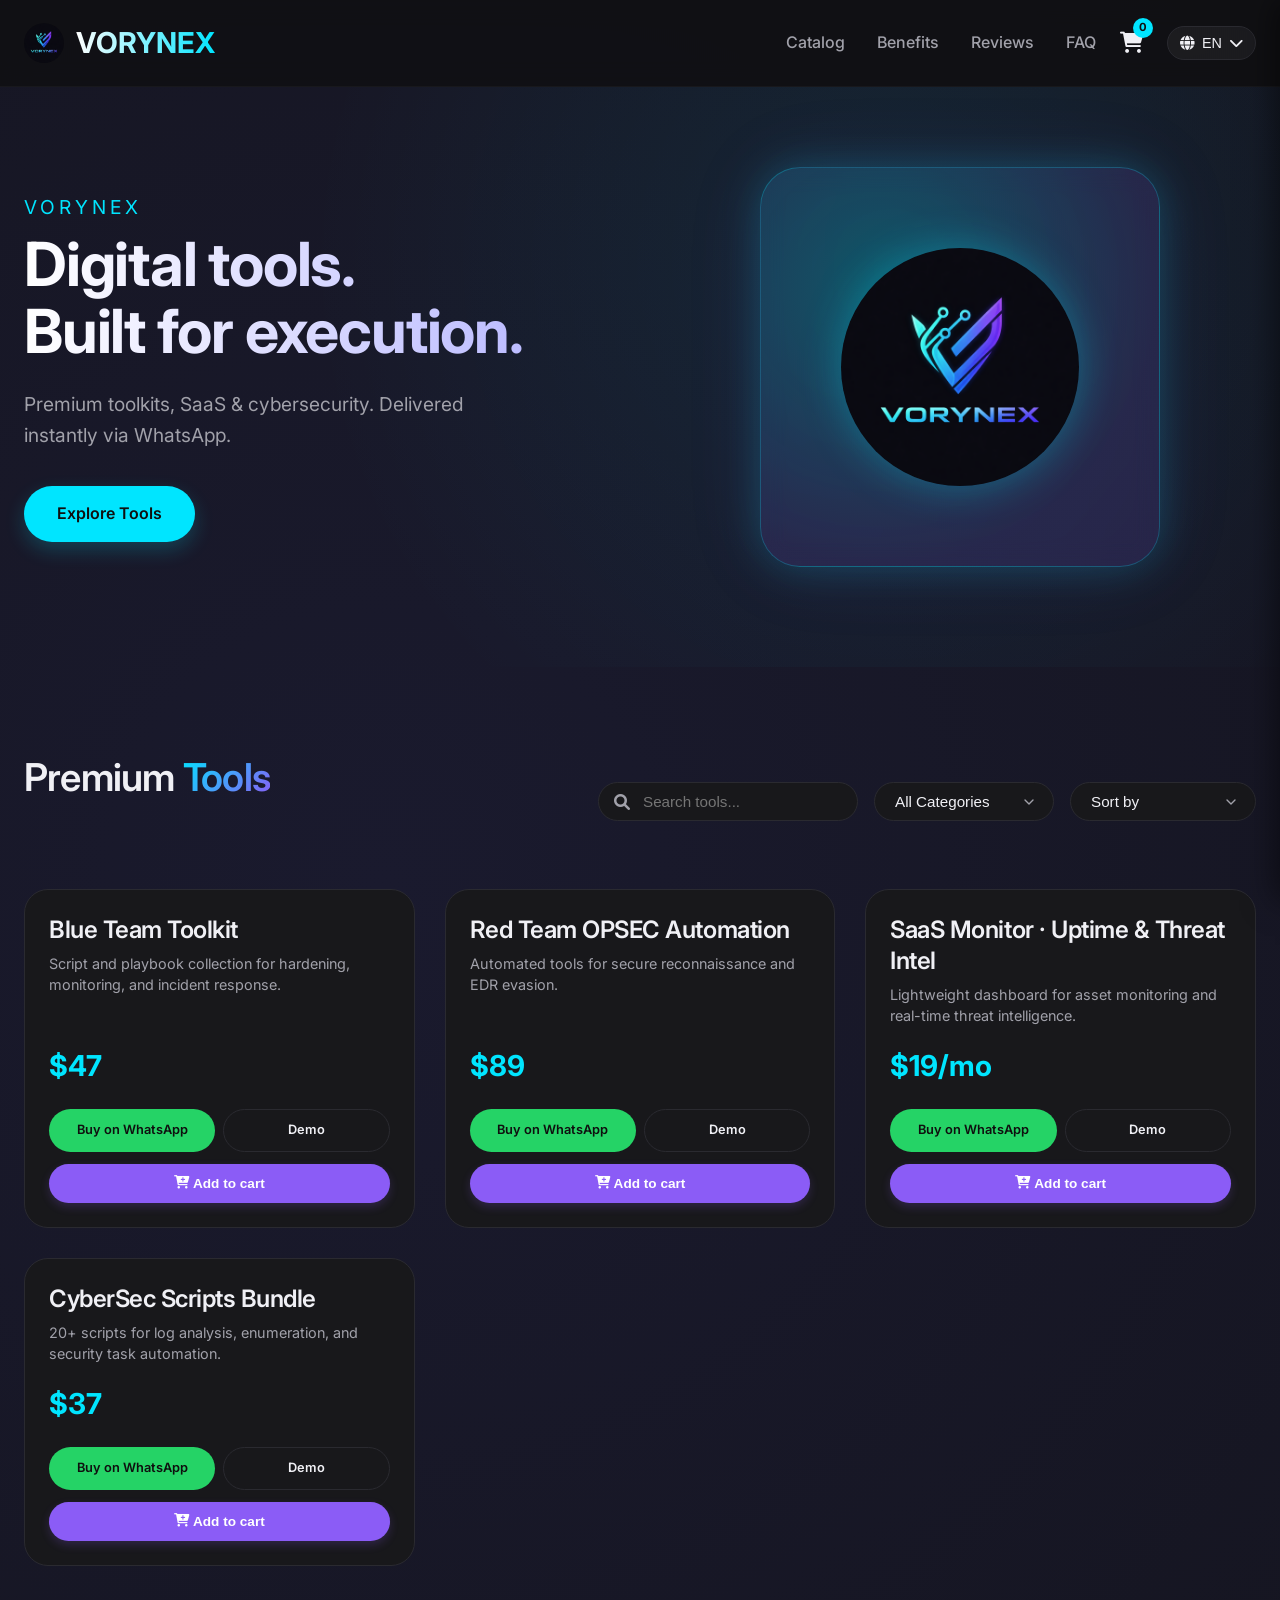
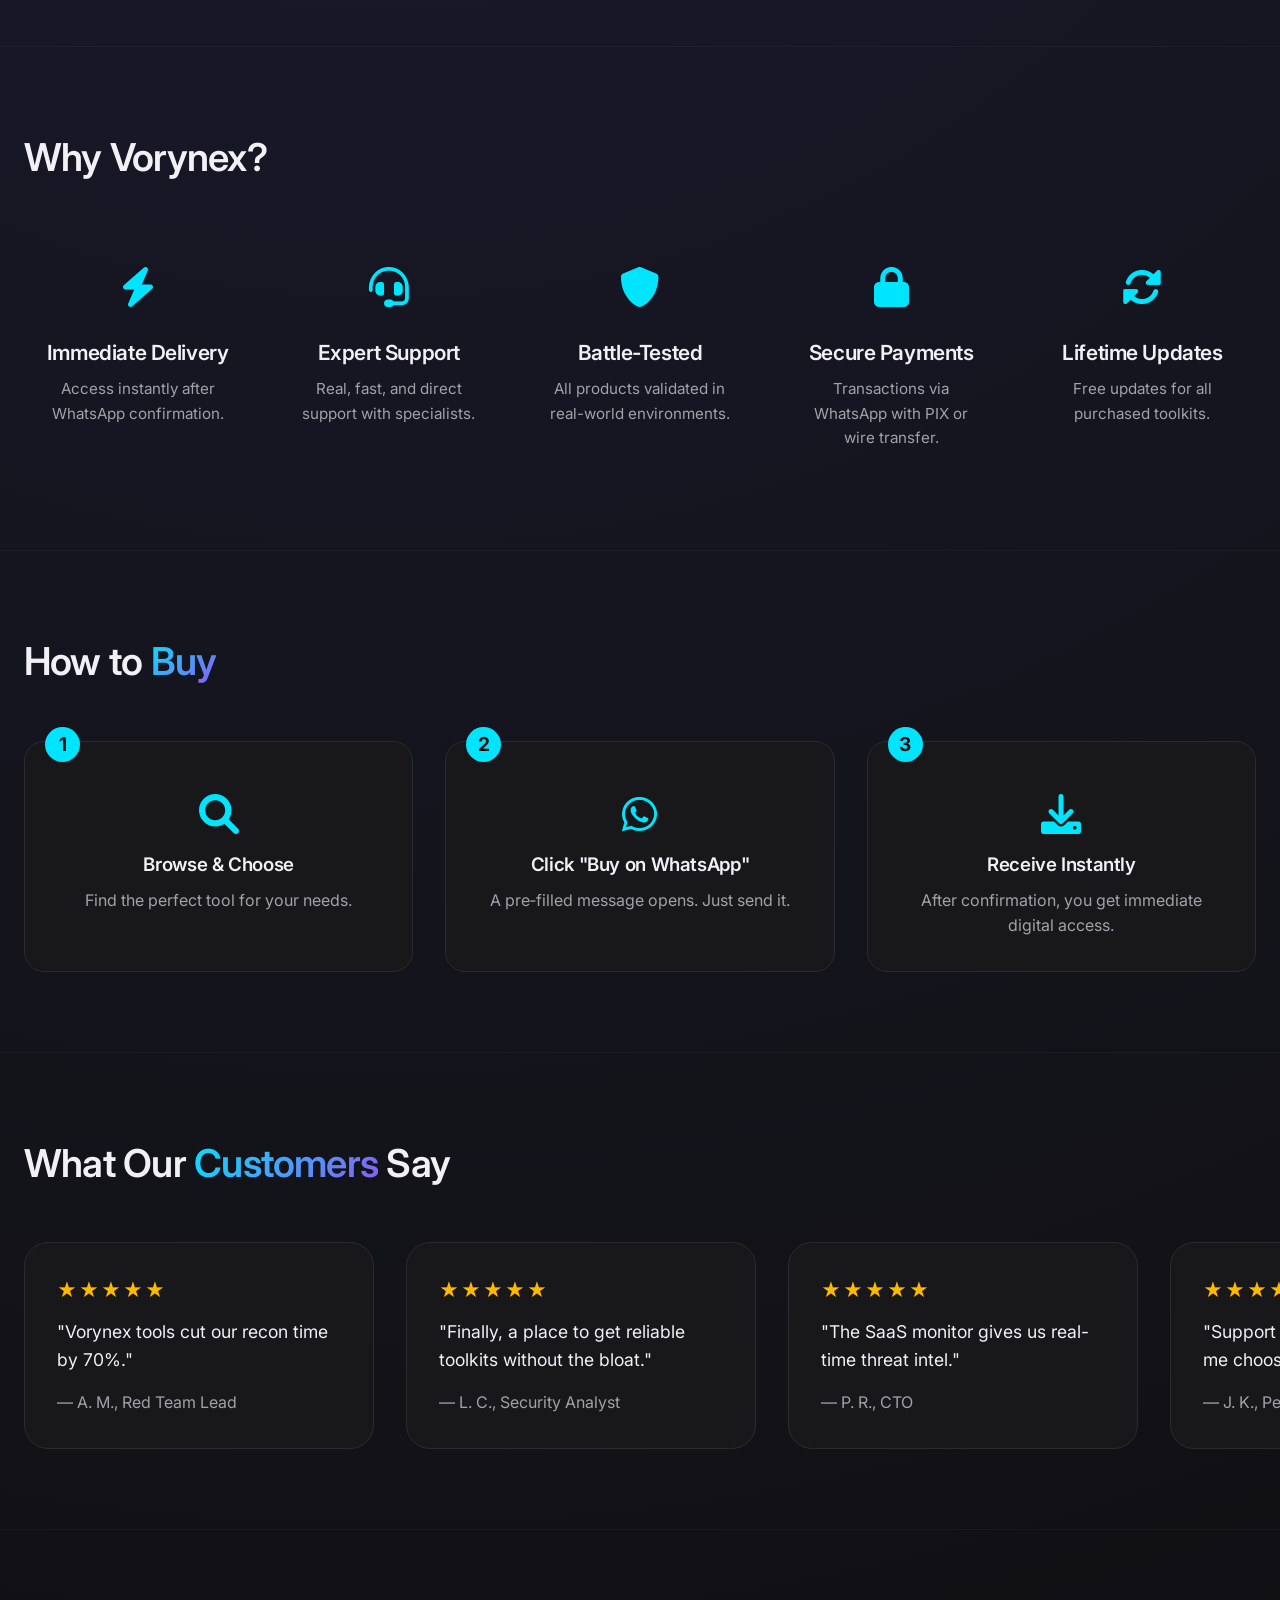
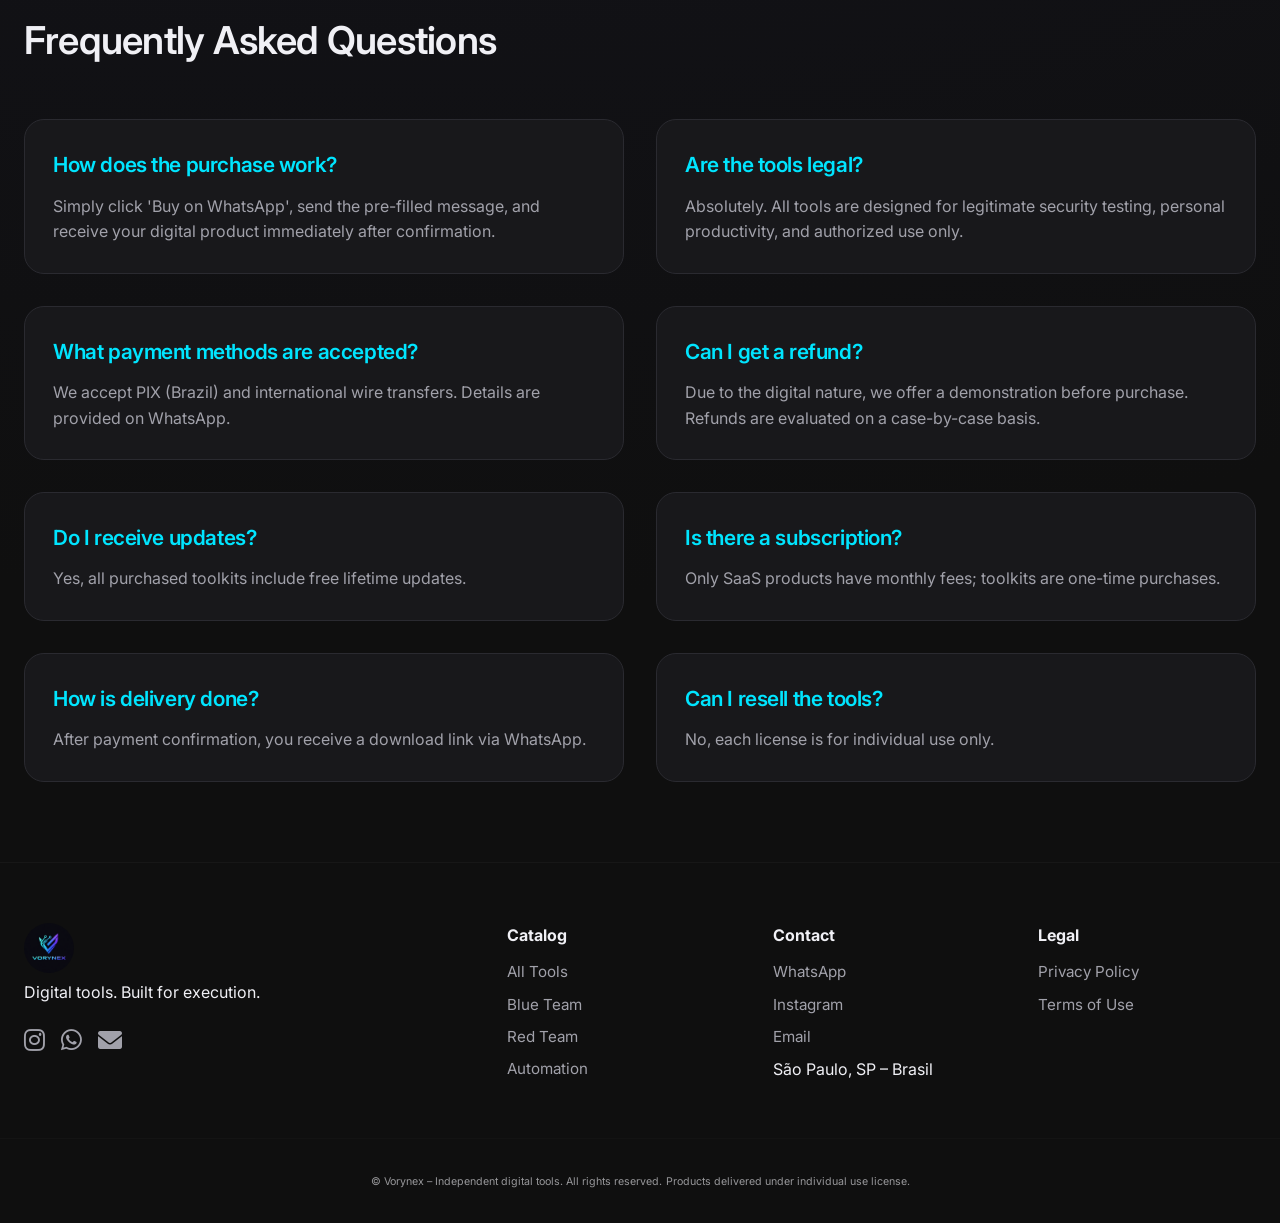
==== index.html @ a80a5cbb "Fix: Responsividade mobile - menu hamburger e ajuste dos botões nos cards" ====
<!DOCTYPE html>
<html lang="en">
<head>
  <meta charset="UTF-8">
  <meta name="viewport" content="width=device-width, initial-scale=1.0, maximum-scale=1.0, user-scalable=yes">
  <title>Vorynex · Digital Tools Shop</title>
  <link rel="stylesheet" href="assets/css/style.css">
  <link href="https://fonts.googleapis.com/css2?family=Inter:opsz,wght@14..32,400;14..32,500;14..32,600&display=swap" rel="stylesheet">
  <link rel="stylesheet" href="https://cdnjs.cloudflare.com/ajax/libs/font-awesome/6.0.0-beta3/css/all.min.css">
  <link rel="icon" type="image/png" href="assets/images/vorynex.png">
</head>
<body>

<!-- Overlay do menu mobile -->
<div class="nav-overlay" id="nav-overlay"></div>

<!-- Overlay do carrinho -->
<div class="cart-overlay" id="cart-overlay"></div>

<!-- Carrinho lateral -->
<div class="cart-sidebar" id="cart-sidebar">
  <div class="cart-header">
    <h3><i class="fas fa-shopping-cart"></i> Your Cart</h3>
    <button class="cart-close" id="cart-close">&times;</button>
  </div>
  <div class="cart-items" id="cart-items">
    <p class="cart-empty">Your cart is empty.</p>
  </div>
  <div class="cart-footer">
    <div class="cart-total">Total: <span id="cart-total">$0</span></div>
    <button class="btn btn--primary btn--full" id="checkout-btn">Checkout via WhatsApp</button>
  </div>
</div>

<header class="header">
  <div class="container header__inner">
    <a href="#" class="logo-wrapper">
      <img src="assets/images/vorynex.png" alt="Vorynex" class="logo-image">
      <span class="logo-text" data-i18n="siteName">VORYNEX</span>
    </a>
    
    <!-- Botão hamburger -->
    <button class="menu-toggle" id="menu-toggle" aria-label="Menu">
      <i class="fas fa-bars"></i>
    </button>
    
    <div class="header__right">
      <nav class="nav" id="nav-menu">
        <a href="#catalogo" class="nav__link" data-i18n="navCatalog">Catalog</a>
        <a href="#benefits" class="nav__link" data-i18n="navBenefits">Benefits</a>
        <a href="#reviews" class="nav__link">Reviews</a>
        <a href="#faq" class="nav__link">FAQ</a>
      </nav>
      <div class="cart-icon" id="cart-icon">
        <i class="fas fa-shopping-cart"></i>
        <span class="cart-count" id="cart-count">0</span>
      </div>
      <div class="language-selector dropdown">
        <button class="lang-btn" id="langDropdownBtn">
          <i class="fas fa-globe"></i> <span id="currentLang">EN</span> <i class="fas fa-chevron-down"></i>
        </button>
        <div class="lang-dropdown-content" id="langDropdown">
          <a href="#" data-lang="en">🇺🇸 English</a>
          <a href="#" data-lang="pt">🇧🇷 Português</a>
          <a href="#" data-lang="es">🇪🇸 Español</a>
          <a href="#" data-lang="fr">🇫🇷 Français</a>
          <a href="#" data-lang="it">🇮🇹 Italiano</a>
          <a href="#" data-lang="ru">🇷🇺 Русский</a>
        </div>
      </div>
    </div>
  </div>
</header>

<main>
  <section class="hero">
    <div class="container hero__grid">
      <div class="hero__content">
        <span class="hero__brand">Vorynex</span>
        <h1 class="hero__title"><span class="hero__slogan" data-i18n="heroSlogan">Digital tools.<br>Built for execution.</span></h1>
        <p class="hero__subtitle" data-i18n="heroSubtitle">Premium toolkits, SaaS & cybersecurity. Delivered instantly via WhatsApp.</p>
        <div class="hero__cta">
          <a href="#catalogo" class="btn btn--primary" data-i18n="btnExplore">Explore Tools</a>
        </div>
      </div>
      <div class="hero__visual">
        <div class="glow-card">
          <img src="assets/images/vorynex.png" alt="Vorynex" class="glow-card__image">
        </div>
      </div>
    </div>
  </section>

  <section id="catalogo" class="catalog">
    <div class="container">
      <div class="catalog-header">
        <h2 class="section-title" data-i18n="catalogTitle">Premium <span class="text-gradient">Tools</span></h2>
        <div class="catalog-controls">
          <div class="search-wrapper">
            <i class="fas fa-search search-icon"></i>
            <input type="text" id="search-input" placeholder="Search..." data-i18n-placeholder="searchPlaceholder">
          </div>
          <div class="select-wrapper">
            <select id="category-filter" class="filter-select"></select>
          </div>
          <div class="select-wrapper">
            <select id="sort-select" class="filter-select">
              <option value="default" data-i18n="sortDefault">Sort by</option>
              <option value="price-asc" data-i18n="sortPriceAsc">Price: Low to High</option>
              <option value="price-desc" data-i18n="sortPriceDesc">Price: High to Low</option>
              <option value="name-asc" data-i18n="sortNameAsc">Name: A-Z</option>
            </select>
          </div>
        </div>
      </div>
      <div id="products-container" class="products-grid"><div class="loading-state" data-i18n="loading">Loading tools…</div></div>
    </div>
  </section>

  <section id="benefits" class="trust">
    <div class="container">
      <h2 class="section-title" data-i18n="trustTitle">Why Vorynex?</h2>
      <div class="trust__grid" id="benefits-container"></div>
    </div>
  </section>

  <section class="how-to-buy">
    <div class="container">
      <h2 class="section-title">How to <span class="text-gradient">Buy</span></h2>
      <div class="steps-grid">
        <div class="step-card"><span class="step-number">1</span><i class="fas fa-search step-icon"></i><h3 data-i18n="step1Title">Browse & Choose</h3><p data-i18n="step1Desc">Find the perfect tool.</p></div>
        <div class="step-card"><span class="step-number">2</span><i class="fab fa-whatsapp step-icon"></i><h3 data-i18n="step2Title">Click "Buy on WhatsApp"</h3><p data-i18n="step2Desc">Pre-filled message opens.</p></div>
        <div class="step-card"><span class="step-number">3</span><i class="fas fa-download step-icon"></i><h3 data-i18n="step3Title">Receive Instantly</h3><p data-i18n="step3Desc">Immediate digital access.</p></div>
      </div>
    </div>
  </section>

  <section id="reviews" class="testimonials">
    <div class="container">
      <h2 class="section-title"><span data-i18n="reviewsTitle1">What Our</span> <span class="text-gradient" data-i18n="reviewsTitle2">Customers</span> <span data-i18n="reviewsTitle3">Say</span></h2>
      <div class="testimonials__track" id="testimonials-track"></div>
    </div>
  </section>

  <section id="faq" class="faq">
    <div class="container">
      <h2 class="section-title" data-i18n="faqTitle">Frequently Asked Questions</h2>
      <div class="faq__grid" id="faq-container"></div>
    </div>
  </section>
</main>

<footer class="footer">
  <div class="container footer__grid">
    <div>
      <div class="footer__logo-wrapper"><img src="assets/images/vorynex.png" alt="Vorynex" class="footer__logo"></div>
      <p data-i18n="slogan">Digital tools. Built for execution.</p>
      <div class="footer__social">
        <a href="https://www.instagram.com/vorynexbusines/"><i class="fab fa-instagram"></i></a>
        <a href="https://wa.me/5511998447863"><i class="fab fa-whatsapp"></i></a>
        <a href="mailto:vorynexbusines@gmail.com"><i class="fas fa-envelope"></i></a>
      </div>
    </div>
    <div class="footer__links"><h4 data-i18n="navCatalog">Catalog</h4><a href="#">All Tools</a><a href="#">Blue Team</a><a href="#">Red Team</a><a href="#">Automation</a></div>
    <div class="footer__links"><h4 data-i18n="navContact">Contact</h4><a href="https://wa.me/5511998447863">WhatsApp</a><a href="https://www.instagram.com/vorynexbusines/">Instagram</a><a href="mailto:vorynexbusines@gmail.com">Email</a><p data-i18n="footerAddress">São Paulo, SP – Brasil</p></div>
    <div class="footer__links"><h4>Legal</h4><a href="pages/privacy.html" data-i18n="footerPrivacy">Privacy Policy</a><a href="pages/terms.html" data-i18n="footerTerms">Terms of Use</a></div>
  </div>
  <div class="container footer__legal">
    <small data-i18n="footerRights">© Vorynex – Independent digital tools. All rights reserved.</small>
    <small data-i18n="footerLicense">Products delivered under individual use license.</small>
  </div>
</footer>

<script src="assets/js/main.js"></script>
</body>
</html>
---- assets/css/style.css ----
/* === VORYNEX · DARK MODE PREMIUM === */
:root {
  --bg-deep: #0f0f0f;
  --bg-card: #18181b;
  --border-subtle: #2a2a30;
  --text-primary: #f0f0f5;
  --text-secondary: #a1a1aa;
  --accent-cyan: #00e5ff;
  --accent-purple: #8b5cf6;
  --accent-blue: #3b82f6;
  --glow: 0 0 20px rgba(0, 229, 255, 0.15);
  --radius-card: 20px;
  --transition: all 0.25s ease;
}

* { margin: 0; padding: 0; box-sizing: border-box; }
html { scroll-behavior: smooth; }
body {
  background: radial-gradient(circle at 30% 20%, #1a1a2e, var(--bg-deep) 80%);
  color: var(--text-primary);
  font-family: 'Inter', sans-serif;
  line-height: 1.6;
  -webkit-font-smoothing: antialiased;
}
.container { max-width: 1280px; margin: 0 auto; padding: 0 24px; }
h1, h2, h3 { font-weight: 600; letter-spacing: -0.02em; }
.section-title { font-size: 2.4rem; margin-bottom: 48px; display: inline-block; }
.text-gradient {
  background: linear-gradient(135deg, var(--accent-cyan), var(--accent-purple));
  -webkit-background-clip: text; background-clip: text; color: transparent;
}

/* === HEADER === */
.header {
  padding: 20px 0; border-bottom: 1px solid rgba(255,255,255,0.03);
  backdrop-filter: blur(12px); position: sticky; top: 0; z-index: 50;
  background-color: rgba(15,15,15,0.7);
}
.header__inner { 
  display: flex; 
  align-items: center; 
  justify-content: space-between; 
  position: relative;
}
.header__right { 
  display: flex; 
  align-items: center; 
  gap: 24px; 
}
.logo-wrapper { 
  display: flex; 
  align-items: center; 
  gap: 12px; 
  text-decoration: none; 
  z-index: 60;
}
.logo-image { 
  height: 40px; 
  width: auto; 
  border-radius: 100%; 
  transition: var(--transition); 
}
.logo-text { 
  font-size: 1.8rem; 
  font-weight: 700; 
  background: linear-gradient(to right, #fff, var(--accent-cyan)); 
  -webkit-background-clip: text; 
  background-clip: text; 
  color: transparent; 
}

/* === MENU HAMBURGER === */
.menu-toggle {
  display: none;
  background: none;
  border: none;
  color: var(--text-primary);
  font-size: 1.8rem;
  cursor: pointer;
  z-index: 60;
  padding: 8px;
  transition: var(--transition);
}
.menu-toggle:hover {
  color: var(--accent-cyan);
}

.nav { 
  display: flex; 
  gap: 32px; 
  transition: var(--transition);
}
.nav__link { 
  color: var(--text-secondary); 
  text-decoration: none; 
  font-weight: 500; 
  transition: var(--transition); 
  font-size: 1rem;
  white-space: nowrap;
}
.nav__link:hover { 
  color: var(--accent-cyan); 
}

/* Overlay para menu mobile */
.nav-overlay {
  display: none;
  position: fixed;
  inset: 0;
  background: rgba(0, 0, 0, 0.7);
  backdrop-filter: blur(4px);
  z-index: 40;
}
.nav-overlay.active {
  display: block;
}

/* === CART ICON === */
.cart-icon { 
  position: relative; 
  cursor: pointer; 
  font-size: 1.3rem; 
  z-index: 60;
}
.cart-count {
  position: absolute; 
  top: -8px; 
  right: -10px; 
  background: var(--accent-cyan); 
  color: #0f0f0f;
  border-radius: 50%; 
  width: 20px; 
  height: 20px; 
  display: flex; 
  align-items: center; 
  justify-content: center;
  font-size: 0.7rem; 
  font-weight: bold;
}

/* === LANGUAGE SELECTOR === */
.language-selector.dropdown { 
  position: relative; 
  z-index: 60;
}
.lang-btn {
  background: rgba(255,255,255,0.05); 
  border: 1px solid var(--border-subtle); 
  color: var(--text-primary);
  padding: 8px 12px; 
  border-radius: 40px; 
  font-size: 0.9rem; 
  font-weight: 500; 
  cursor: pointer;
  display: flex; 
  align-items: center; 
  gap: 8px; 
  transition: var(--transition);
  white-space: nowrap;
}
.lang-btn:hover { 
  border-color: var(--accent-cyan); 
  background: rgba(0,229,255,0.05); 
}
.lang-dropdown-content {
  display: none; 
  position: absolute; 
  top: 100%; 
  right: 0; 
  margin-top: 8px;
  background: var(--bg-card); 
  border: 1px solid var(--border-subtle); 
  border-radius: 16px;
  min-width: 160px; 
  box-shadow: 0 10px 25px rgba(0,0,0,0.5); 
  z-index: 70;
  overflow: hidden;
}
.lang-dropdown-content.show { 
  display: block; 
}
.lang-dropdown-content a {
  display: block; 
  padding: 10px 16px; 
  color: var(--text-primary); 
  text-decoration: none;
  transition: background 0.2s; 
  font-size: 0.95rem;
}
.lang-dropdown-content a:hover { 
  background: rgba(0,229,255,0.1); 
  color: var(--accent-cyan); 
}

/* === CART SIDEBAR === */
.cart-overlay {
  position: fixed; inset: 0; background: rgba(0,0,0,0.7); backdrop-filter: blur(4px);
  z-index: 99; opacity: 0; visibility: hidden; transition: opacity 0.3s, visibility 0.3s;
}
.cart-overlay.active { opacity: 1; visibility: visible; }
.cart-sidebar {
  position: fixed; top: 0; right: 0; width: 100%; max-width: 400px; height: 100vh;
  background: var(--bg-card); border-left: 1px solid var(--border-subtle);
  z-index: 100; transform: translateX(100%); transition: transform 0.3s ease;
  display: flex; flex-direction: column; box-shadow: -5px 0 30px rgba(0,0,0,0.5);
}
.cart-sidebar.active { transform: translateX(0); }
.cart-header {
  padding: 24px; border-bottom: 1px solid var(--border-subtle);
  display: flex; justify-content: space-between; align-items: center;
}
.cart-header h3 { font-size: 1.5rem; display: flex; align-items: center; gap: 10px; }
.cart-close { background: none; border: none; color: var(--text-secondary); font-size: 28px; cursor: pointer; }
.cart-items { flex: 1; overflow-y: auto; padding: 20px; }
.cart-empty { text-align: center; color: var(--text-secondary); margin-top: 40px; }
.cart-item {
  display: flex; justify-content: space-between; align-items: center;
  padding: 12px 0; border-bottom: 1px solid rgba(255,255,255,0.05);
}
.cart-item-info h4 { font-size: 1rem; margin-bottom: 4px; }
.cart-item-price { color: var(--accent-cyan); font-weight: 600; }
.cart-item-remove { color: #ff4d4d; cursor: pointer; padding: 5px; }
.cart-footer { padding: 24px; border-top: 1px solid var(--border-subtle); }
.cart-total { font-size: 1.3rem; font-weight: 600; margin-bottom: 16px; display: flex; justify-content: space-between; }
.btn--full { width: 100%; text-align: center; margin-right: 0; }
.cart-reseller-fee {
  display: flex; justify-content: space-between; padding: 12px 0;
  border-top: 1px dashed var(--border-subtle); margin-top: 8px;
  color: var(--text-secondary); font-size: 0.95rem;
}
.cart-reseller-fee span:last-child { color: var(--accent-cyan); font-weight: 600; }

/* === HERO === */
.hero {
  padding: 80px 0 100px; position: relative; overflow: hidden;
  background: radial-gradient(circle at 70% 30%, rgba(0,229,255,0.08) 0%, transparent 60%);
}
.hero__grid { display: grid; grid-template-columns: 1fr 1fr; gap: 48px; align-items: center; }
.hero__content { max-width: 600px; }
.hero__brand { display: block; font-size: 1.2rem; text-transform: uppercase; letter-spacing: 4px; color: var(--accent-cyan); margin-bottom: 8px; }
.hero__title { font-size: 3.8rem; line-height: 1.1; margin-bottom: 24px; }
.hero__slogan { display: block; font-weight: 700; background: linear-gradient(to right, #fff, #b0b0ff); -webkit-background-clip: text; background-clip: text; color: transparent; }
.hero__subtitle { font-size: 1.2rem; color: var(--text-secondary); margin-bottom: 36px; max-width: 500px; }
.hero__cta { display: flex; gap: 16px; flex-wrap: wrap; }
.btn {
  display: inline-block; padding: 14px 32px; border-radius: 60px; font-weight: 600; text-decoration: none;
  transition: var(--transition); border: 1px solid transparent; cursor: pointer;
}
.btn--primary { background: var(--accent-cyan); color: #0f0f0f; box-shadow: 0 8px 20px rgba(0,229,255,0.2); }
.btn--primary:hover { background: #33ebff; transform: translateY(-2px); box-shadow: 0 12px 28px rgba(0,229,255,0.3); }
.hero__visual { display: flex; justify-content: center; }
.glow-card {
  width: 100%; max-width: 400px; aspect-ratio: 1/1;
  background: radial-gradient(circle at 30% 30%, rgba(0,229,255,0.25), rgba(139,92,246,0.15) 70%);
  border-radius: 40px; border: 1px solid rgba(0,229,255,0.25);
  box-shadow: 0 0 40px rgba(0,229,255,0.2), 0 0 80px rgba(139,92,246,0.1);
  backdrop-filter: blur(12px); display: flex; align-items: center; justify-content: center;
  animation: float 4s ease-in-out infinite;
}
.glow-card__image { max-width: 60%; height: auto; border-radius: 50%; filter: drop-shadow(0 0 20px rgba(0,229,255,0.3)); }
@keyframes float { 0%,100%{transform:translateY(0)} 50%{transform:translateY(-10px)} }

/* === CATALOG === */
.catalog { padding: 80px 0; }
.catalog-header { display: flex; justify-content: space-between; align-items: center; flex-wrap: wrap; margin-bottom: 32px; }
.catalog-controls { display: flex; gap: 16px; flex-wrap: wrap; }
.search-wrapper { position: relative; }
.search-wrapper input {
  background: var(--bg-card); border: 1px solid var(--border-subtle); color: var(--text-primary);
  padding: 10px 20px 10px 44px; border-radius: 40px; width: 260px; font-size: 0.95rem;
  transition: var(--transition);
}
.search-wrapper input:focus { outline: none; border-color: var(--accent-cyan); box-shadow: 0 0 0 2px rgba(0,229,255,0.2); }
.search-icon { position: absolute; left: 16px; top: 50%; transform: translateY(-50%); color: var(--text-secondary); }
.select-wrapper { position: relative; }
.filter-select {
  background: var(--bg-card); border: 1px solid var(--border-subtle); color: var(--text-primary);
  padding: 10px 40px 10px 20px; border-radius: 40px; font-size: 0.95rem; cursor: pointer;
  appearance: none; min-width: 180px; transition: var(--transition);
  background-image: url("data:image/svg+xml,%3Csvg xmlns='http://www.w3.org/2000/svg' width='16' height='16' viewBox='0 0 24 24' fill='none' stroke='%23a1a1aa' stroke-width='2' stroke-linecap='round' stroke-linejoin='round'%3E%3Cpolyline points='6 9 12 15 18 9'%3E%3C/polyline%3E%3C/svg%3E");
  background-repeat: no-repeat; background-position: right 16px center;
}
.filter-select:hover { border-color: var(--accent-cyan); background-color: #222226; }

/* === PRODUCTS GRID === */
.products-grid {
  display: grid; 
  grid-template-columns: repeat(1, 1fr); 
  gap: 30px;
}
@media (min-width: 640px) { 
  .products-grid { grid-template-columns: repeat(2, 1fr); } 
}
@media (min-width: 1024px) { 
  .products-grid { grid-template-columns: repeat(3, 1fr); } 
}

.product-card {
  background: var(--bg-card); 
  border-radius: 24px; 
  padding: 24px;
  border: 1px solid var(--border-subtle); 
  transition: var(--transition);
  display: flex; 
  flex-direction: column;
  height: 100%;
}
.product-card:hover { 
  transform: translateY(-6px); 
  border-color: var(--accent-cyan); 
  box-shadow: 0 20px 30px -10px rgba(0,0,0,0.5), 0 0 0 1px rgba(0,229,255,0.1); 
}
.product-name { 
  font-size: 1.5rem; 
  font-weight: 600; 
  margin-bottom: 8px;
  line-height: 1.3;
}
.product-description { 
  color: var(--text-secondary); 
  margin-bottom: 16px; 
  font-size: 0.9rem; 
  line-height: 1.5;
  flex: 1; 
}
.product-price { 
  font-size: 1.8rem; 
  font-weight: 700; 
  color: var(--accent-cyan); 
  margin-bottom: 20px; 
}

/* === CARD ACTIONS (BOTÕES) === */
.card-actions {
  display: grid;
  grid-template-columns: 1fr 1fr;
  gap: 8px;
  margin-top: auto;
}

.btn-card {
  padding: 10px 6px;
  border-radius: 50px;
  font-weight: 600;
  text-decoration: none;
  transition: all 0.2s ease;
  border: 1px solid transparent;
  font-size: 0.8rem;
  text-align: center;
  cursor: pointer;
  display: inline-flex;
  align-items: center;
  justify-content: center;
  gap: 4px;
  white-space: nowrap;
}

.btn-wa {
  background: #25D366;
  color: #0f0f0f;
  border: none;
}
.btn-wa:hover {
  background: #20b859;
  transform: translateY(-2px);
  box-shadow: 0 8px 15px rgba(37, 211, 102, 0.3);
}

.btn-demo {
  background: transparent;
  border: 1px solid var(--border-subtle);
  color: var(--text-primary);
}
.btn-demo:hover {
  border-color: var(--accent-cyan);
  background: rgba(0, 229, 255, 0.05);
  transform: translateY(-2px);
}

.add-to-cart-btn {
  grid-column: span 2;
  background: var(--accent-purple);
  color: white;
  border: none;
  box-shadow: 0 4px 10px rgba(139, 92, 246, 0.2);
  margin-top: 4px;
  padding: 12px 6px;
  font-size: 0.85rem;
}
.add-to-cart-btn:hover {
  background: #7c3aed;
  transform: translateY(-2px);
  box-shadow: 0 8px 15px rgba(139, 92, 246, 0.4);
}

/* === BENEFITS === */
.trust { padding: 80px 0; border-top: 1px solid rgba(255,255,255,0.03); border-bottom: 1px solid rgba(255,255,255,0.03); }
.trust__grid { display: grid; grid-template-columns: repeat(5, 1fr); gap: 24px; }
.trust-item { text-align: center; padding: 20px; }
.trust-icon { font-size: 2.5rem; margin-bottom: 16px; color: var(--accent-cyan); }
.trust-item h3 { font-size: 1.3rem; margin-bottom: 8px; }
.trust-item p { color: var(--text-secondary); font-size: 0.95rem; }

/* === HOW TO BUY === */
.how-to-buy { padding: 80px 0; }
.steps-grid { display: grid; grid-template-columns: repeat(3, 1fr); gap: 32px; }
.step-card {
  background: var(--bg-card); border-radius: 20px; padding: 32px; border: 1px solid var(--border-subtle);
  position: relative; text-align: center;
}
.step-number {
  position: absolute; top: -15px; left: 20px; background: var(--accent-cyan); color: #0f0f0f;
  width: 35px; height: 35px; border-radius: 50%; display: flex; align-items: center; justify-content: center;
  font-weight: bold; font-size: 1.2rem;
}
.step-icon { font-size: 2.5rem; color: var(--accent-cyan); margin: 20px 0 16px; }
.step-card h3 { margin-bottom: 8px; }
.step-card p { color: var(--text-secondary); }

/* === TESTIMONIALS === */
.testimonials { padding: 80px 0; overflow: hidden; border-top: 1px solid rgba(255,255,255,0.03); }
.testimonials__track { display: flex; gap: 32px; width: max-content; animation: scroll 45s linear infinite; }
.testimonials__track:hover { animation-play-state: paused; }
.testimonial-card {
  background: var(--bg-card); border-radius: 24px; padding: 32px; border: 1px solid var(--border-subtle);
  min-width: 350px; max-width: 350px;
}
.review-stars { color: #ffb800; font-size: 1.2rem; letter-spacing: 2px; margin-bottom: 12px; }
.testimonial__text { font-size: 1.1rem; margin-bottom: 16px; }
.testimonial__author { color: var(--text-secondary); }
@keyframes scroll { 0% { transform: translateX(0); } 100% { transform: translateX(-50%); } }

/* === FAQ === */
.faq { padding: 80px 0; border-top: 1px solid rgba(255,255,255,0.03); }
.faq__grid { display: grid; grid-template-columns: repeat(2, 1fr); gap: 32px; }
.faq-item { background: var(--bg-card); border-radius: 20px; padding: 28px; border: 1px solid var(--border-subtle); }
.faq-item h3 { font-size: 1.3rem; margin-bottom: 12px; color: var(--accent-cyan); }
.faq-item p { color: var(--text-secondary); }

/* === FOOTER === */
.footer { padding: 60px 0 32px; border-top: 1px solid rgba(255,255,255,0.03); }
.footer__grid { display: grid; grid-template-columns: 2fr 1fr 1fr 1fr; gap: 48px; margin-bottom: 48px; }
.footer__logo { height: 50px; width: auto; border-radius: 100%; }
.footer__social { display: flex; gap: 16px; margin-top: 16px; }
.footer__social a { color: var(--text-secondary); font-size: 1.5rem; transition: var(--transition); }
.footer__social a:hover { color: var(--accent-cyan); }
.footer__links h4 { margin-bottom: 12px; }
.footer__links a { color: var(--text-secondary); text-decoration: none; display: block; margin-bottom: 8px; font-size: 0.95rem; }
.footer__links a:hover { color: var(--accent-cyan); }
.footer__legal { text-align: center; opacity: 0.6; font-size: 0.8rem; padding-top: 32px; border-top: 1px solid rgba(255,255,255,0.03); }

/* === RESPONSIVE === */
@media (max-width: 1024px) {
  .trust__grid { grid-template-columns: repeat(3, 1fr); }
  .hero__title { font-size: 3rem; }
}

@media (max-width: 768px) {
  .menu-toggle {
    display: block;
  }
  
  .nav {
    position: fixed;
    top: 0;
    right: -100%;
    width: 80%;
    max-width: 320px;
    height: 100vh;
    background: var(--bg-card);
    flex-direction: column;
    padding: 100px 32px 32px;
    gap: 24px;
    border-left: 1px solid var(--border-subtle);
    box-shadow: -5px 0 30px rgba(0,0,0,0.5);
    z-index: 50;
    transition: right 0.3s ease;
  }
  
  .nav.active {
    right: 0;
  }
  
  .nav__link {
    font-size: 1.2rem;
    padding: 12px 0;
    border-bottom: 1px solid var(--border-subtle);
  }
  
  .hero__grid { grid-template-columns: 1fr; }
  .trust__grid { grid-template-columns: repeat(2, 1fr); }
  .footer__grid { grid-template-columns: 1fr; gap: 32px; }
  .faq__grid { grid-template-columns: 1fr; }
  .catalog-header { flex-direction: column; align-items: flex-start; gap: 20px; }
  .products-grid { grid-template-columns: 1fr; }
  .steps-grid { grid-template-columns: 1fr; }
  .testimonial-card { min-width: 300px; }
  
  .header__right {
    gap: 16px;
  }
  
  .logo-text {
    font-size: 1.4rem;
  }
}

@media (max-width: 480px) {
  .trust__grid { grid-template-columns: 1fr; }
  .glow-card { max-width: 280px; }
  .cart-sidebar { max-width: 100%; }
  .container { padding: 0 16px; }
  
  .product-name {
    font-size: 1.3rem;
  }
  
  .product-price {
    font-size: 1.5rem;
  }
  
  .btn-card {
    font-size: 0.75rem;
    padding: 8px 4px;
  }
  
  .catalog-controls {
    width: 100%;
  }
  
  .search-wrapper {
    width: 100%;
  }
  
  .search-wrapper input {
    width: 100%;
  }
  
  .select-wrapper {
    width: 100%;
  }
  
  .filter-select {
    width: 100%;
  }
  
  .hero__title {
    font-size: 2.2rem;
  }
}
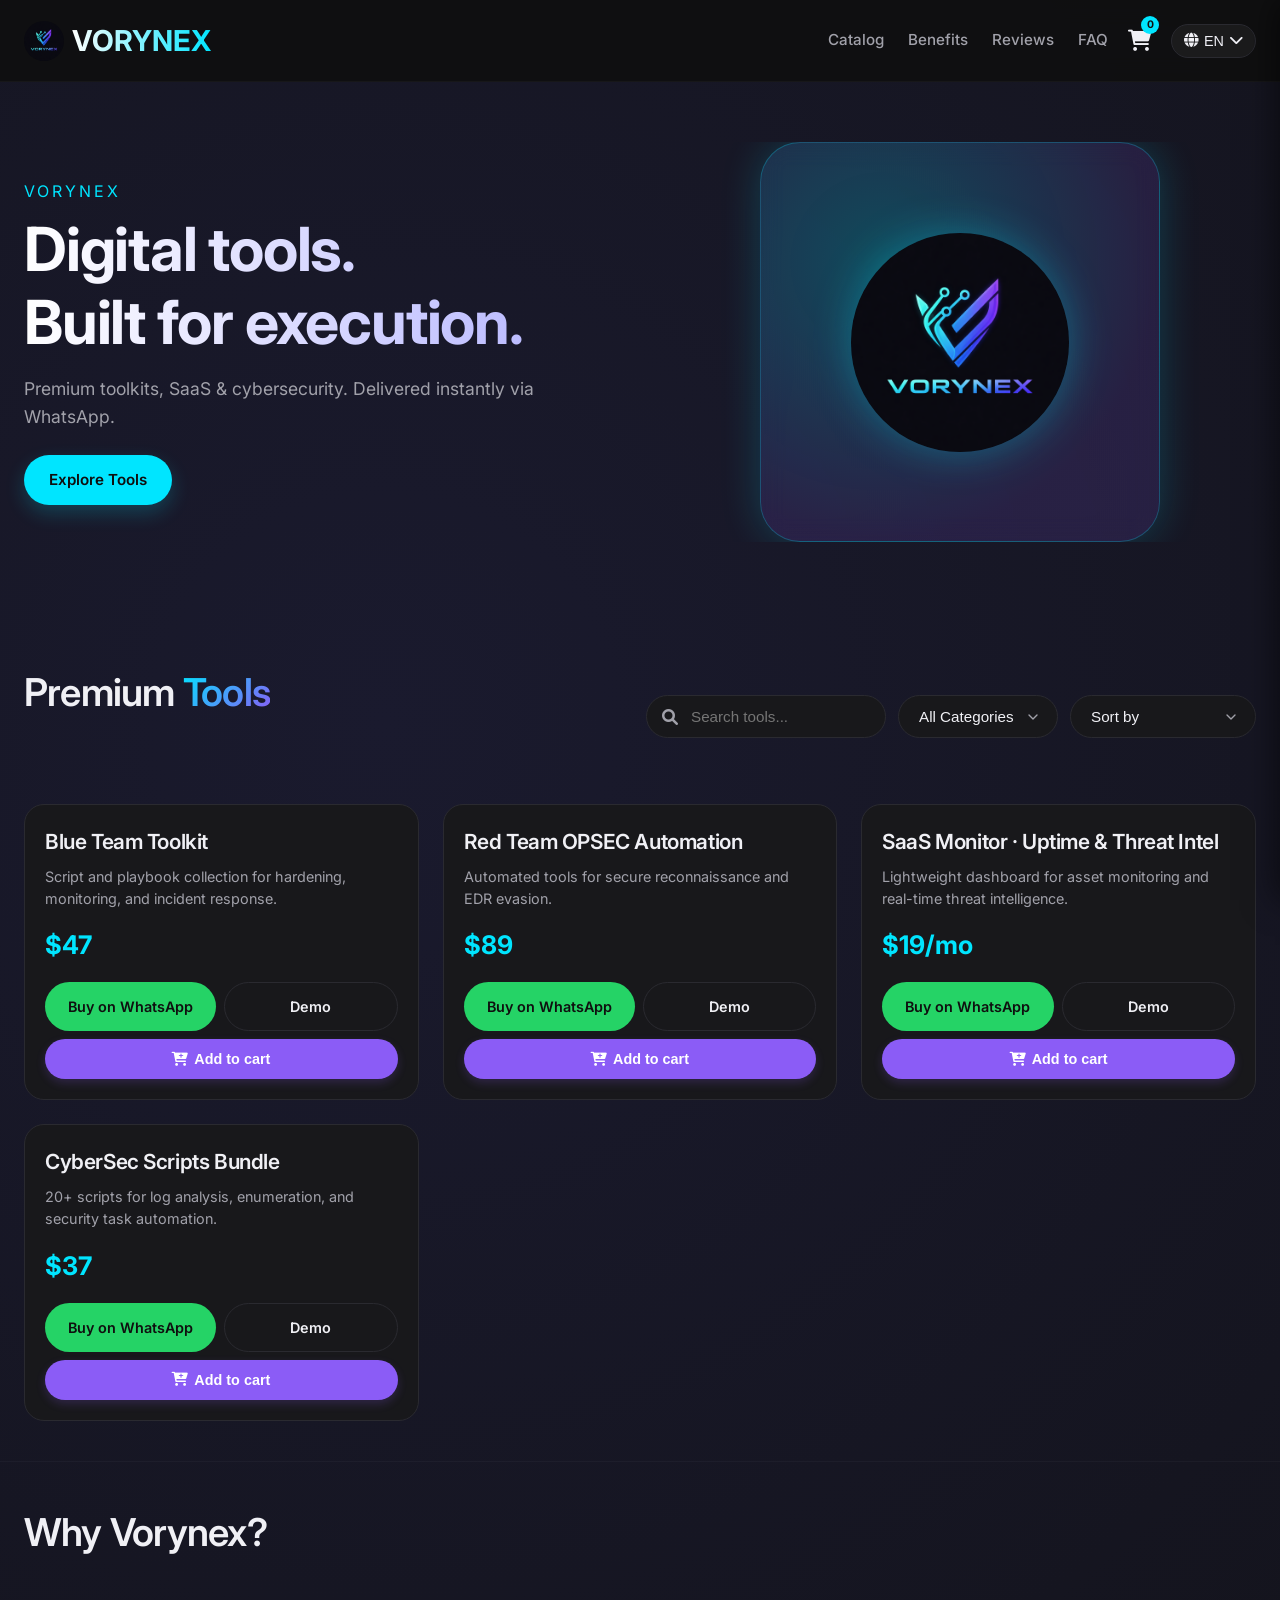
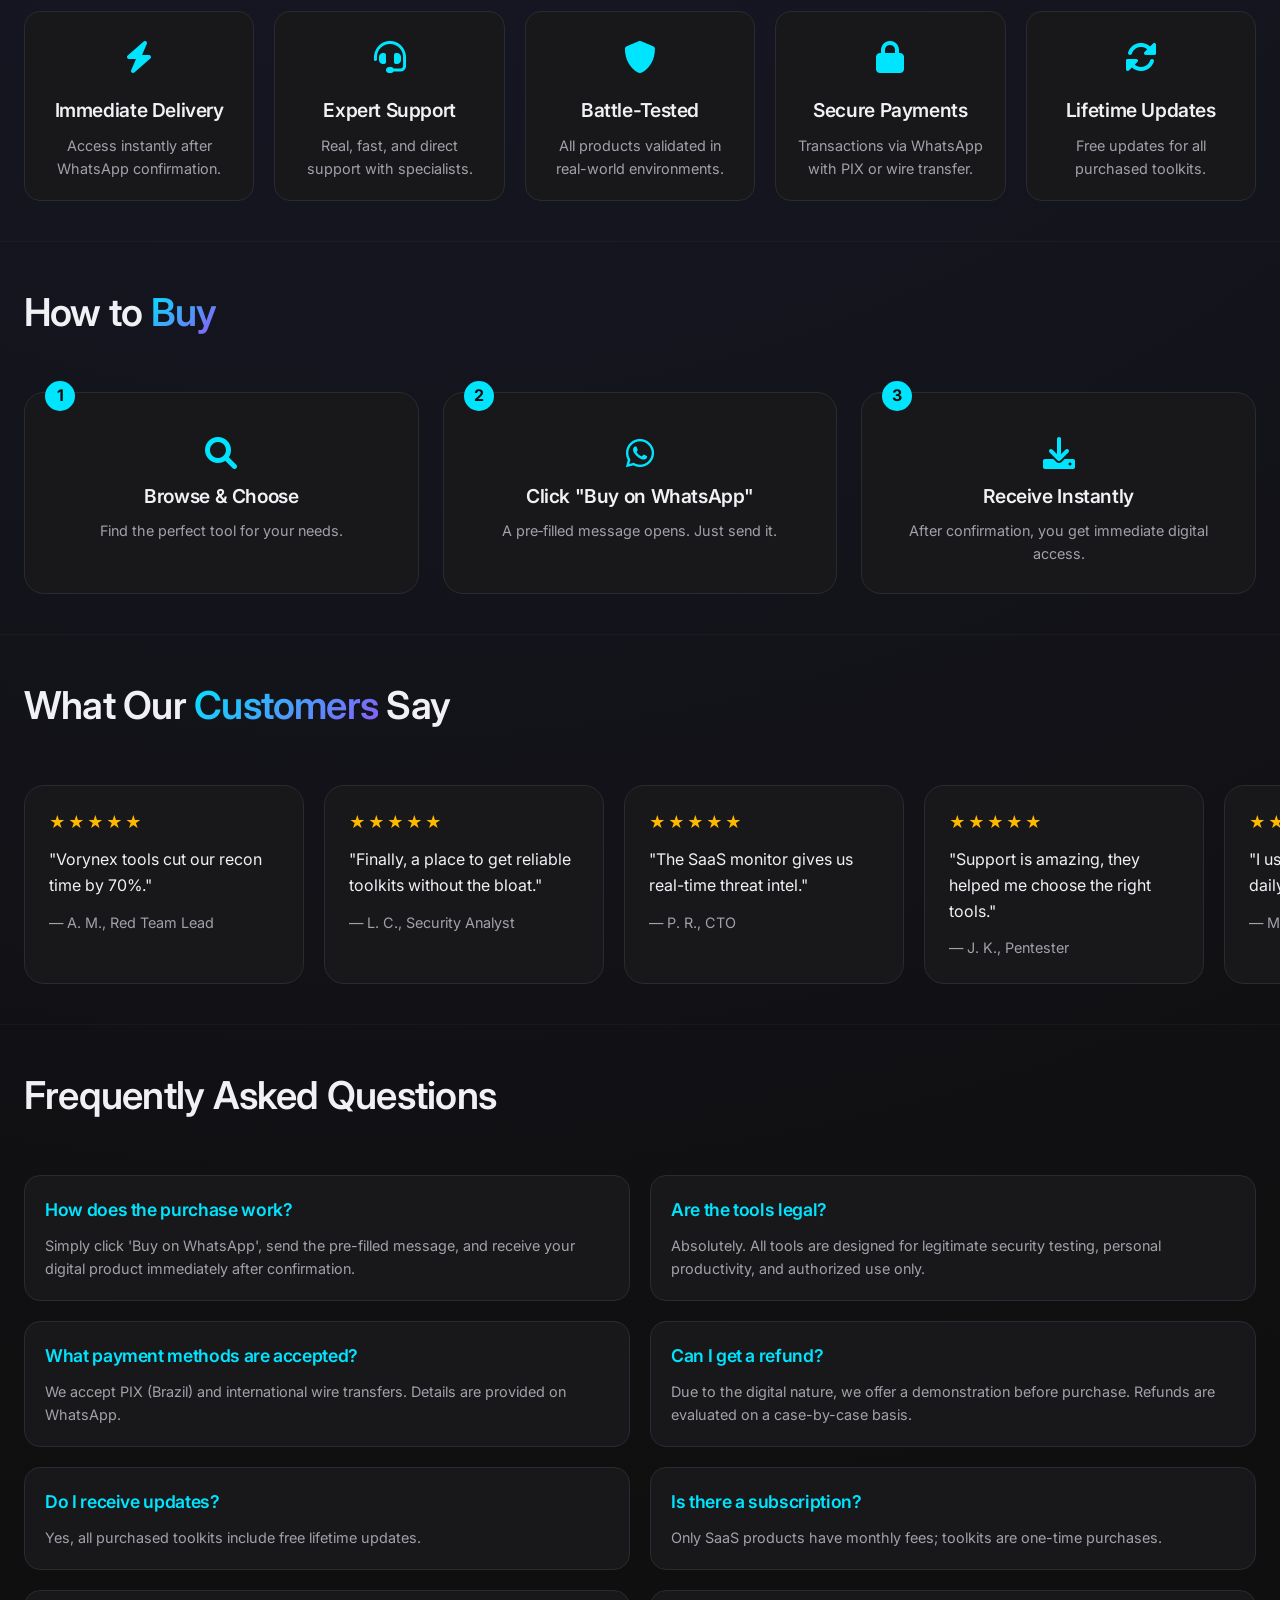
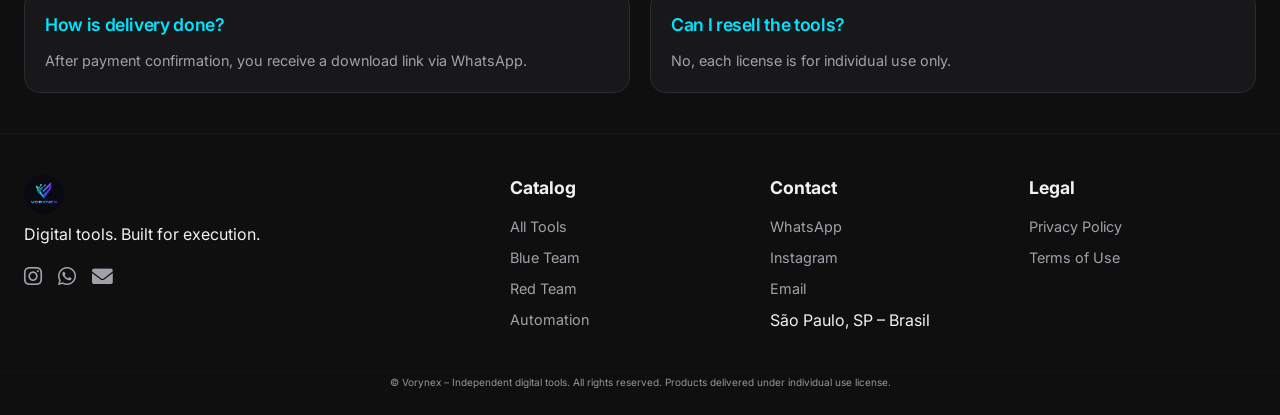
==== commit db87ec7f: "Fix: mobile" ====
--- a/index.html
+++ b/index.html
@@ -2,7 +2,7 @@
 <html lang="en">
 <head>
   <meta charset="UTF-8">
-  <meta name="viewport" content="width=device-width, initial-scale=1.0, maximum-scale=1.0, user-scalable=yes">
+  <meta name="viewport" content="width=device-width, initial-scale=1.0, maximum-scale=1.0, user-scalable=no, shrink-to-fit=no">
   <title>Vorynex · Digital Tools Shop</title>
   <link rel="stylesheet" href="assets/css/style.css">
   <link href="https://fonts.googleapis.com/css2?family=Inter:opsz,wght@14..32,400;14..32,500;14..32,600&display=swap" rel="stylesheet">
--- a/assets/css/style.css
+++ b/assets/css/style.css
@@ -1,4 +1,4 @@
-/* === VORYNEX · DARK MODE PREMIUM === */
+/* === VORYNEX · DARK MODE PREMIUM (MOBILE-FIRST) === */
 :root {
   --bg-deep: #0f0f0f;
   --bg-card: #18181b;
@@ -21,338 +21,599 @@
   font-family: 'Inter', sans-serif;
   line-height: 1.6;
   -webkit-font-smoothing: antialiased;
-}
-.container { max-width: 1280px; margin: 0 auto; padding: 0 24px; }
+  overflow-x: hidden;
+}
+
+.container { 
+  max-width: 1280px; 
+  margin: 0 auto; 
+  padding: 0 16px; 
+}
+
 h1, h2, h3 { font-weight: 600; letter-spacing: -0.02em; }
-.section-title { font-size: 2.4rem; margin-bottom: 48px; display: inline-block; }
+.section-title { 
+  font-size: 2rem; 
+  margin-bottom: 32px; 
+  display: inline-block; 
+}
 .text-gradient {
   background: linear-gradient(135deg, var(--accent-cyan), var(--accent-purple));
-  -webkit-background-clip: text; background-clip: text; color: transparent;
-}
-
-/* === HEADER === */
-.header {
-  padding: 20px 0; border-bottom: 1px solid rgba(255,255,255,0.03);
-  backdrop-filter: blur(12px); position: sticky; top: 0; z-index: 50;
-  background-color: rgba(15,15,15,0.7);
-}
-.header__inner { 
-  display: flex; 
-  align-items: center; 
-  justify-content: space-between; 
-  position: relative;
-}
-.header__right { 
-  display: flex; 
-  align-items: center; 
-  gap: 24px; 
-}
-.logo-wrapper { 
-  display: flex; 
-  align-items: center; 
-  gap: 12px; 
-  text-decoration: none; 
-  z-index: 60;
-}
-.logo-image { 
-  height: 40px; 
-  width: auto; 
-  border-radius: 100%; 
-  transition: var(--transition); 
-}
-.logo-text { 
-  font-size: 1.8rem; 
-  font-weight: 700; 
-  background: linear-gradient(to right, #fff, var(--accent-cyan)); 
   -webkit-background-clip: text; 
   background-clip: text; 
-  color: transparent; 
-}
-
-/* === MENU HAMBURGER === */
+  color: transparent;
+}
+
+/* === HEADER (MOBILE-FIRST) === */
+.header {
+  padding: 16px 0;
+  border-bottom: 1px solid rgba(255,255,255,0.03);
+  backdrop-filter: blur(12px);
+  position: sticky;
+  top: 0;
+  z-index: 100;
+  background-color: rgba(15,15,15,0.85);
+}
+
+.header__inner {
+  display: flex;
+  align-items: center;
+  justify-content: space-between;
+  position: relative;
+}
+
+/* Logo */
+.logo-wrapper {
+  display: flex;
+  align-items: center;
+  gap: 8px;
+  text-decoration: none;
+  z-index: 102;
+}
+
+.logo-image {
+  height: 32px;
+  width: auto;
+  border-radius: 100%;
+}
+
+.logo-text {
+  font-size: 1.3rem;
+  font-weight: 700;
+  background: linear-gradient(to right, #fff, var(--accent-cyan));
+  -webkit-background-clip: text;
+  background-clip: text;
+  color: transparent;
+}
+
+/* Header right side (mobile) */
+.header__right {
+  display: flex;
+  align-items: center;
+  gap: 12px;
+  z-index: 102;
+}
+
+/* Menu hamburger */
 .menu-toggle {
-  display: none;
+  display: block;
   background: none;
   border: none;
   color: var(--text-primary);
-  font-size: 1.8rem;
+  font-size: 1.5rem;
   cursor: pointer;
-  z-index: 60;
   padding: 8px;
   transition: var(--transition);
-}
+  z-index: 102;
+}
+
 .menu-toggle:hover {
   color: var(--accent-cyan);
 }
 
-.nav { 
-  display: flex; 
-  gap: 32px; 
+/* Navigation menu (desktop hidden by default, shown on mobile as sidebar) */
+.nav {
+  position: fixed;
+  top: 0;
+  right: -100%;
+  width: 85%;
+  max-width: 320px;
+  height: 100vh;
+  background: var(--bg-card);
+  flex-direction: column;
+  padding: 80px 24px 24px;
+  gap: 16px;
+  border-left: 1px solid var(--border-subtle);
+  box-shadow: -5px 0 30px rgba(0,0,0,0.5);
+  z-index: 101;
+  transition: right 0.3s ease;
+  overflow-y: auto;
+  display: flex;
+}
+
+.nav.active {
+  right: 0;
+}
+
+.nav__link {
+  color: var(--text-primary);
+  text-decoration: none;
+  font-weight: 500;
+  font-size: 1.1rem;
+  padding: 12px 16px;
+  border-radius: 12px;
   transition: var(--transition);
-}
-.nav__link { 
-  color: var(--text-secondary); 
-  text-decoration: none; 
-  font-weight: 500; 
-  transition: var(--transition); 
-  font-size: 1rem;
-  white-space: nowrap;
-}
-.nav__link:hover { 
-  color: var(--accent-cyan); 
-}
-
-/* Overlay para menu mobile */
+  background: rgba(255,255,255,0.03);
+}
+
+.nav__link:hover {
+  background: rgba(0,229,255,0.1);
+  color: var(--accent-cyan);
+}
+
+/* Overlay for menu */
 .nav-overlay {
   display: none;
   position: fixed;
   inset: 0;
-  background: rgba(0, 0, 0, 0.7);
+  background: rgba(0,0,0,0.7);
   backdrop-filter: blur(4px);
-  z-index: 40;
-}
+  z-index: 100;
+}
+
 .nav-overlay.active {
   display: block;
 }
 
-/* === CART ICON === */
-.cart-icon { 
-  position: relative; 
-  cursor: pointer; 
-  font-size: 1.3rem; 
-  z-index: 60;
-}
+/* Cart icon */
+.cart-icon {
+  position: relative;
+  cursor: pointer;
+  font-size: 1.3rem;
+  padding: 8px;
+  color: var(--text-primary);
+  transition: var(--transition);
+  z-index: 102;
+}
+
+.cart-icon:hover {
+  color: var(--accent-cyan);
+}
+
 .cart-count {
-  position: absolute; 
-  top: -8px; 
-  right: -10px; 
-  background: var(--accent-cyan); 
+  position: absolute;
+  top: 0;
+  right: 0;
+  background: var(--accent-cyan);
   color: #0f0f0f;
-  border-radius: 50%; 
-  width: 20px; 
-  height: 20px; 
-  display: flex; 
-  align-items: center; 
+  border-radius: 50%;
+  width: 18px;
+  height: 18px;
+  display: flex;
+  align-items: center;
   justify-content: center;
-  font-size: 0.7rem; 
+  font-size: 0.65rem;
   font-weight: bold;
 }
 
-/* === LANGUAGE SELECTOR === */
-.language-selector.dropdown { 
-  position: relative; 
-  z-index: 60;
-}
+/* Language selector */
+.language-selector.dropdown {
+  position: relative;
+  z-index: 102;
+}
+
 .lang-btn {
-  background: rgba(255,255,255,0.05); 
-  border: 1px solid var(--border-subtle); 
+  background: rgba(255,255,255,0.05);
+  border: 1px solid var(--border-subtle);
   color: var(--text-primary);
-  padding: 8px 12px; 
-  border-radius: 40px; 
-  font-size: 0.9rem; 
-  font-weight: 500; 
+  padding: 6px 10px;
+  border-radius: 40px;
+  font-size: 0.8rem;
+  font-weight: 500;
   cursor: pointer;
-  display: flex; 
-  align-items: center; 
-  gap: 8px; 
+  display: flex;
+  align-items: center;
+  gap: 6px;
   transition: var(--transition);
-  white-space: nowrap;
-}
-.lang-btn:hover { 
-  border-color: var(--accent-cyan); 
-  background: rgba(0,229,255,0.05); 
-}
+}
+
+.lang-btn:hover {
+  border-color: var(--accent-cyan);
+  background: rgba(0,229,255,0.05);
+}
+
 .lang-dropdown-content {
-  display: none; 
-  position: absolute; 
-  top: 100%; 
-  right: 0; 
+  display: none;
+  position: absolute;
+  top: 100%;
+  right: 0;
   margin-top: 8px;
-  background: var(--bg-card); 
-  border: 1px solid var(--border-subtle); 
-  border-radius: 16px;
-  min-width: 160px; 
-  box-shadow: 0 10px 25px rgba(0,0,0,0.5); 
-  z-index: 70;
+  background: var(--bg-card);
+  border: 1px solid var(--border-subtle);
+  border-radius: 12px;
+  min-width: 150px;
+  box-shadow: 0 10px 25px rgba(0,0,0,0.5);
+  z-index: 103;
   overflow: hidden;
 }
-.lang-dropdown-content.show { 
-  display: block; 
-}
+
+.lang-dropdown-content.show {
+  display: block;
+}
+
 .lang-dropdown-content a {
-  display: block; 
-  padding: 10px 16px; 
-  color: var(--text-primary); 
+  display: block;
+  padding: 10px 16px;
+  color: var(--text-primary);
   text-decoration: none;
-  transition: background 0.2s; 
-  font-size: 0.95rem;
-}
-.lang-dropdown-content a:hover { 
-  background: rgba(0,229,255,0.1); 
-  color: var(--accent-cyan); 
+  transition: background 0.2s;
+  font-size: 0.9rem;
+}
+
+.lang-dropdown-content a:hover {
+  background: rgba(0,229,255,0.1);
+  color: var(--accent-cyan);
 }
 
 /* === CART SIDEBAR === */
 .cart-overlay {
-  position: fixed; inset: 0; background: rgba(0,0,0,0.7); backdrop-filter: blur(4px);
-  z-index: 99; opacity: 0; visibility: hidden; transition: opacity 0.3s, visibility 0.3s;
-}
-.cart-overlay.active { opacity: 1; visibility: visible; }
+  position: fixed;
+  inset: 0;
+  background: rgba(0,0,0,0.7);
+  backdrop-filter: blur(4px);
+  z-index: 150;
+  opacity: 0;
+  visibility: hidden;
+  transition: opacity 0.3s, visibility 0.3s;
+}
+
+.cart-overlay.active {
+  opacity: 1;
+  visibility: visible;
+}
+
 .cart-sidebar {
-  position: fixed; top: 0; right: 0; width: 100%; max-width: 400px; height: 100vh;
-  background: var(--bg-card); border-left: 1px solid var(--border-subtle);
-  z-index: 100; transform: translateX(100%); transition: transform 0.3s ease;
-  display: flex; flex-direction: column; box-shadow: -5px 0 30px rgba(0,0,0,0.5);
-}
-.cart-sidebar.active { transform: translateX(0); }
+  position: fixed;
+  top: 0;
+  right: 0;
+  width: 100%;
+  max-width: 400px;
+  height: 100vh;
+  background: var(--bg-card);
+  border-left: 1px solid var(--border-subtle);
+  z-index: 151;
+  transform: translateX(100%);
+  transition: transform 0.3s ease;
+  display: flex;
+  flex-direction: column;
+  box-shadow: -5px 0 30px rgba(0,0,0,0.5);
+}
+
+.cart-sidebar.active {
+  transform: translateX(0);
+}
+
 .cart-header {
-  padding: 24px; border-bottom: 1px solid var(--border-subtle);
-  display: flex; justify-content: space-between; align-items: center;
-}
-.cart-header h3 { font-size: 1.5rem; display: flex; align-items: center; gap: 10px; }
-.cart-close { background: none; border: none; color: var(--text-secondary); font-size: 28px; cursor: pointer; }
-.cart-items { flex: 1; overflow-y: auto; padding: 20px; }
-.cart-empty { text-align: center; color: var(--text-secondary); margin-top: 40px; }
+  padding: 20px;
+  border-bottom: 1px solid var(--border-subtle);
+  display: flex;
+  justify-content: space-between;
+  align-items: center;
+}
+
+.cart-header h3 {
+  font-size: 1.3rem;
+  display: flex;
+  align-items: center;
+  gap: 8px;
+}
+
+.cart-close {
+  background: none;
+  border: none;
+  color: var(--text-secondary);
+  font-size: 28px;
+  cursor: pointer;
+  padding: 4px;
+}
+
+.cart-items {
+  flex: 1;
+  overflow-y: auto;
+  padding: 16px;
+}
+
+.cart-empty {
+  text-align: center;
+  color: var(--text-secondary);
+  margin-top: 40px;
+}
+
 .cart-item {
-  display: flex; justify-content: space-between; align-items: center;
-  padding: 12px 0; border-bottom: 1px solid rgba(255,255,255,0.05);
-}
-.cart-item-info h4 { font-size: 1rem; margin-bottom: 4px; }
-.cart-item-price { color: var(--accent-cyan); font-weight: 600; }
-.cart-item-remove { color: #ff4d4d; cursor: pointer; padding: 5px; }
-.cart-footer { padding: 24px; border-top: 1px solid var(--border-subtle); }
-.cart-total { font-size: 1.3rem; font-weight: 600; margin-bottom: 16px; display: flex; justify-content: space-between; }
-.btn--full { width: 100%; text-align: center; margin-right: 0; }
+  display: flex;
+  justify-content: space-between;
+  align-items: center;
+  padding: 12px 0;
+  border-bottom: 1px solid rgba(255,255,255,0.05);
+}
+
+.cart-item-info h4 {
+  font-size: 0.95rem;
+  margin-bottom: 4px;
+}
+
+.cart-item-price {
+  color: var(--accent-cyan);
+  font-weight: 600;
+  font-size: 0.9rem;
+}
+
+.cart-item-remove {
+  color: #ff4d4d;
+  cursor: pointer;
+  padding: 5px;
+  background: none;
+  border: none;
+  font-size: 1rem;
+}
+
+.cart-footer {
+  padding: 20px;
+  border-top: 1px solid var(--border-subtle);
+}
+
+.cart-total {
+  font-size: 1.2rem;
+  font-weight: 600;
+  margin-bottom: 16px;
+  display: flex;
+  justify-content: space-between;
+}
+
 .cart-reseller-fee {
-  display: flex; justify-content: space-between; padding: 12px 0;
-  border-top: 1px dashed var(--border-subtle); margin-top: 8px;
-  color: var(--text-secondary); font-size: 0.95rem;
-}
-.cart-reseller-fee span:last-child { color: var(--accent-cyan); font-weight: 600; }
+  display: flex;
+  justify-content: space-between;
+  padding: 12px 0;
+  border-top: 1px dashed var(--border-subtle);
+  margin-top: 8px;
+  color: var(--text-secondary);
+  font-size: 0.9rem;
+}
+
+.cart-reseller-fee span:last-child {
+  color: var(--accent-cyan);
+  font-weight: 600;
+}
+
+.btn--full {
+  width: 100%;
+  text-align: center;
+  margin-right: 0;
+}
 
 /* === HERO === */
 .hero {
-  padding: 80px 0 100px; position: relative; overflow: hidden;
-  background: radial-gradient(circle at 70% 30%, rgba(0,229,255,0.08) 0%, transparent 60%);
-}
-.hero__grid { display: grid; grid-template-columns: 1fr 1fr; gap: 48px; align-items: center; }
-.hero__content { max-width: 600px; }
-.hero__brand { display: block; font-size: 1.2rem; text-transform: uppercase; letter-spacing: 4px; color: var(--accent-cyan); margin-bottom: 8px; }
-.hero__title { font-size: 3.8rem; line-height: 1.1; margin-bottom: 24px; }
-.hero__slogan { display: block; font-weight: 700; background: linear-gradient(to right, #fff, #b0b0ff); -webkit-background-clip: text; background-clip: text; color: transparent; }
-.hero__subtitle { font-size: 1.2rem; color: var(--text-secondary); margin-bottom: 36px; max-width: 500px; }
-.hero__cta { display: flex; gap: 16px; flex-wrap: wrap; }
+  padding: 40px 0 60px;
+  position: relative;
+  overflow: hidden;
+}
+
+.hero__grid {
+  display: flex;
+  flex-direction: column;
+  gap: 32px;
+  align-items: center;
+}
+
+.hero__content {
+  text-align: center;
+  order: 2;
+}
+
+.hero__brand {
+  display: block;
+  font-size: 1rem;
+  text-transform: uppercase;
+  letter-spacing: 3px;
+  color: var(--accent-cyan);
+  margin-bottom: 8px;
+}
+
+.hero__title {
+  font-size: 2.2rem;
+  line-height: 1.2;
+  margin-bottom: 16px;
+}
+
+.hero__slogan {
+  display: block;
+  font-weight: 700;
+  background: linear-gradient(to right, #fff, #b0b0ff);
+  -webkit-background-clip: text;
+  background-clip: text;
+  color: transparent;
+}
+
+.hero__subtitle {
+  font-size: 1rem;
+  color: var(--text-secondary);
+  margin-bottom: 24px;
+}
+
+.hero__cta {
+  display: flex;
+  gap: 12px;
+  flex-wrap: wrap;
+  justify-content: center;
+}
+
 .btn {
-  display: inline-block; padding: 14px 32px; border-radius: 60px; font-weight: 600; text-decoration: none;
-  transition: var(--transition); border: 1px solid transparent; cursor: pointer;
-}
-.btn--primary { background: var(--accent-cyan); color: #0f0f0f; box-shadow: 0 8px 20px rgba(0,229,255,0.2); }
-.btn--primary:hover { background: #33ebff; transform: translateY(-2px); box-shadow: 0 12px 28px rgba(0,229,255,0.3); }
-.hero__visual { display: flex; justify-content: center; }
+  display: inline-block;
+  padding: 12px 24px;
+  border-radius: 60px;
+  font-weight: 600;
+  text-decoration: none;
+  transition: var(--transition);
+  border: 1px solid transparent;
+  cursor: pointer;
+  font-size: 0.95rem;
+}
+
+.btn--primary {
+  background: var(--accent-cyan);
+  color: #0f0f0f;
+  box-shadow: 0 8px 20px rgba(0,229,255,0.2);
+}
+
+.hero__visual {
+  display: flex;
+  justify-content: center;
+  order: 1;
+}
+
 .glow-card {
-  width: 100%; max-width: 400px; aspect-ratio: 1/1;
+  width: 220px;
+  height: 220px;
   background: radial-gradient(circle at 30% 30%, rgba(0,229,255,0.25), rgba(139,92,246,0.15) 70%);
-  border-radius: 40px; border: 1px solid rgba(0,229,255,0.25);
-  box-shadow: 0 0 40px rgba(0,229,255,0.2), 0 0 80px rgba(139,92,246,0.1);
-  backdrop-filter: blur(12px); display: flex; align-items: center; justify-content: center;
+  border-radius: 40px;
+  border: 1px solid rgba(0,229,255,0.25);
+  box-shadow: 0 0 40px rgba(0,229,255,0.2);
+  backdrop-filter: blur(12px);
+  display: flex;
+  align-items: center;
+  justify-content: center;
   animation: float 4s ease-in-out infinite;
 }
-.glow-card__image { max-width: 60%; height: auto; border-radius: 50%; filter: drop-shadow(0 0 20px rgba(0,229,255,0.3)); }
-@keyframes float { 0%,100%{transform:translateY(0)} 50%{transform:translateY(-10px)} }
+
+.glow-card__image {
+  max-width: 55%;
+  height: auto;
+  border-radius: 50%;
+  filter: drop-shadow(0 0 20px rgba(0,229,255,0.3));
+}
+
+@keyframes float {
+  0%, 100% { transform: translateY(0); }
+  50% { transform: translateY(-8px); }
+}
 
 /* === CATALOG === */
-.catalog { padding: 80px 0; }
-.catalog-header { display: flex; justify-content: space-between; align-items: center; flex-wrap: wrap; margin-bottom: 32px; }
-.catalog-controls { display: flex; gap: 16px; flex-wrap: wrap; }
-.search-wrapper { position: relative; }
+.catalog {
+  padding: 40px 0;
+}
+
+.catalog-header {
+  display: flex;
+  flex-direction: column;
+  gap: 20px;
+  margin-bottom: 32px;
+}
+
+.catalog-controls {
+  display: flex;
+  flex-direction: column;
+  gap: 12px;
+  width: 100%;
+}
+
+.search-wrapper {
+  position: relative;
+  width: 100%;
+}
+
 .search-wrapper input {
-  background: var(--bg-card); border: 1px solid var(--border-subtle); color: var(--text-primary);
-  padding: 10px 20px 10px 44px; border-radius: 40px; width: 260px; font-size: 0.95rem;
-  transition: var(--transition);
-}
-.search-wrapper input:focus { outline: none; border-color: var(--accent-cyan); box-shadow: 0 0 0 2px rgba(0,229,255,0.2); }
-.search-icon { position: absolute; left: 16px; top: 50%; transform: translateY(-50%); color: var(--text-secondary); }
-.select-wrapper { position: relative; }
+  width: 100%;
+  background: var(--bg-card);
+  border: 1px solid var(--border-subtle);
+  color: var(--text-primary);
+  padding: 12px 20px 12px 44px;
+  border-radius: 40px;
+  font-size: 0.95rem;
+}
+
+.search-icon {
+  position: absolute;
+  left: 16px;
+  top: 50%;
+  transform: translateY(-50%);
+  color: var(--text-secondary);
+}
+
+.select-wrapper {
+  width: 100%;
+}
+
 .filter-select {
-  background: var(--bg-card); border: 1px solid var(--border-subtle); color: var(--text-primary);
-  padding: 10px 40px 10px 20px; border-radius: 40px; font-size: 0.95rem; cursor: pointer;
-  appearance: none; min-width: 180px; transition: var(--transition);
+  width: 100%;
+  background: var(--bg-card);
+  border: 1px solid var(--border-subtle);
+  color: var(--text-primary);
+  padding: 12px 40px 12px 20px;
+  border-radius: 40px;
+  font-size: 0.95rem;
+  cursor: pointer;
+  appearance: none;
   background-image: url("data:image/svg+xml,%3Csvg xmlns='http://www.w3.org/2000/svg' width='16' height='16' viewBox='0 0 24 24' fill='none' stroke='%23a1a1aa' stroke-width='2' stroke-linecap='round' stroke-linejoin='round'%3E%3Cpolyline points='6 9 12 15 18 9'%3E%3C/polyline%3E%3C/svg%3E");
-  background-repeat: no-repeat; background-position: right 16px center;
-}
-.filter-select:hover { border-color: var(--accent-cyan); background-color: #222226; }
-
-/* === PRODUCTS GRID === */
+  background-repeat: no-repeat;
+  background-position: right 16px center;
+}
+
+/* Products grid */
 .products-grid {
-  display: grid; 
-  grid-template-columns: repeat(1, 1fr); 
-  gap: 30px;
-}
-@media (min-width: 640px) { 
-  .products-grid { grid-template-columns: repeat(2, 1fr); } 
-}
-@media (min-width: 1024px) { 
-  .products-grid { grid-template-columns: repeat(3, 1fr); } 
+  display: grid;
+  grid-template-columns: 1fr;
+  gap: 24px;
 }
 
 .product-card {
-  background: var(--bg-card); 
-  border-radius: 24px; 
-  padding: 24px;
-  border: 1px solid var(--border-subtle); 
-  transition: var(--transition);
-  display: flex; 
+  background: var(--bg-card);
+  border-radius: 20px;
+  padding: 20px;
+  border: 1px solid var(--border-subtle);
+  display: flex;
   flex-direction: column;
-  height: 100%;
-}
-.product-card:hover { 
-  transform: translateY(-6px); 
-  border-color: var(--accent-cyan); 
-  box-shadow: 0 20px 30px -10px rgba(0,0,0,0.5), 0 0 0 1px rgba(0,229,255,0.1); 
-}
-.product-name { 
-  font-size: 1.5rem; 
-  font-weight: 600; 
+}
+
+.product-name {
+  font-size: 1.3rem;
+  font-weight: 600;
   margin-bottom: 8px;
-  line-height: 1.3;
-}
-.product-description { 
-  color: var(--text-secondary); 
-  margin-bottom: 16px; 
-  font-size: 0.9rem; 
+}
+
+.product-description {
+  color: var(--text-secondary);
+  margin-bottom: 16px;
+  font-size: 0.9rem;
   line-height: 1.5;
-  flex: 1; 
-}
-.product-price { 
-  font-size: 1.8rem; 
-  font-weight: 700; 
-  color: var(--accent-cyan); 
-  margin-bottom: 20px; 
-}
-
-/* === CARD ACTIONS (BOTÕES) === */
+  flex: 1;
+}
+
+.product-price {
+  font-size: 1.6rem;
+  font-weight: 700;
+  color: var(--accent-cyan);
+  margin-bottom: 16px;
+}
+
 .card-actions {
-  display: grid;
-  grid-template-columns: 1fr 1fr;
+  display: flex;
+  flex-direction: column;
   gap: 8px;
-  margin-top: auto;
 }
 
 .btn-card {
-  padding: 10px 6px;
+  padding: 12px;
   border-radius: 50px;
   font-weight: 600;
   text-decoration: none;
   transition: all 0.2s ease;
   border: 1px solid transparent;
-  font-size: 0.8rem;
+  font-size: 0.9rem;
   text-align: center;
   cursor: pointer;
   display: inline-flex;
   align-items: center;
   justify-content: center;
-  gap: 4px;
-  white-space: nowrap;
+  gap: 6px;
 }
 
 .btn-wa {
@@ -360,191 +621,478 @@
   color: #0f0f0f;
   border: none;
 }
-.btn-wa:hover {
-  background: #20b859;
-  transform: translateY(-2px);
-  box-shadow: 0 8px 15px rgba(37, 211, 102, 0.3);
-}
 
 .btn-demo {
   background: transparent;
   border: 1px solid var(--border-subtle);
   color: var(--text-primary);
 }
-.btn-demo:hover {
-  border-color: var(--accent-cyan);
-  background: rgba(0, 229, 255, 0.05);
-  transform: translateY(-2px);
-}
 
 .add-to-cart-btn {
-  grid-column: span 2;
   background: var(--accent-purple);
   color: white;
   border: none;
-  box-shadow: 0 4px 10px rgba(139, 92, 246, 0.2);
-  margin-top: 4px;
-  padding: 12px 6px;
-  font-size: 0.85rem;
-}
-.add-to-cart-btn:hover {
-  background: #7c3aed;
-  transform: translateY(-2px);
-  box-shadow: 0 8px 15px rgba(139, 92, 246, 0.4);
+  box-shadow: 0 4px 10px rgba(139,92,246,0.2);
+}
+
+.loading-state {
+  grid-column: 1 / -1;
+  text-align: center;
+  padding: 40px;
+  color: var(--text-secondary);
 }
 
 /* === BENEFITS === */
-.trust { padding: 80px 0; border-top: 1px solid rgba(255,255,255,0.03); border-bottom: 1px solid rgba(255,255,255,0.03); }
-.trust__grid { display: grid; grid-template-columns: repeat(5, 1fr); gap: 24px; }
-.trust-item { text-align: center; padding: 20px; }
-.trust-icon { font-size: 2.5rem; margin-bottom: 16px; color: var(--accent-cyan); }
-.trust-item h3 { font-size: 1.3rem; margin-bottom: 8px; }
-.trust-item p { color: var(--text-secondary); font-size: 0.95rem; }
+.trust {
+  padding: 40px 0;
+  border-top: 1px solid rgba(255,255,255,0.03);
+  border-bottom: 1px solid rgba(255,255,255,0.03);
+}
+
+.trust__grid {
+  display: grid;
+  grid-template-columns: 1fr;
+  gap: 20px;
+}
+
+.trust-item {
+  text-align: center;
+  padding: 20px;
+  background: var(--bg-card);
+  border-radius: 16px;
+  border: 1px solid var(--border-subtle);
+}
+
+.trust-icon {
+  font-size: 2rem;
+  margin-bottom: 12px;
+  color: var(--accent-cyan);
+}
+
+.trust-item h3 {
+  font-size: 1.2rem;
+  margin-bottom: 8px;
+}
+
+.trust-item p {
+  color: var(--text-secondary);
+  font-size: 0.9rem;
+}
 
 /* === HOW TO BUY === */
-.how-to-buy { padding: 80px 0; }
-.steps-grid { display: grid; grid-template-columns: repeat(3, 1fr); gap: 32px; }
+.how-to-buy {
+  padding: 40px 0;
+}
+
+.steps-grid {
+  display: grid;
+  grid-template-columns: 1fr;
+  gap: 24px;
+}
+
 .step-card {
-  background: var(--bg-card); border-radius: 20px; padding: 32px; border: 1px solid var(--border-subtle);
-  position: relative; text-align: center;
-}
+  background: var(--bg-card);
+  border-radius: 20px;
+  padding: 28px 20px;
+  border: 1px solid var(--border-subtle);
+  position: relative;
+  text-align: center;
+}
+
 .step-number {
-  position: absolute; top: -15px; left: 20px; background: var(--accent-cyan); color: #0f0f0f;
-  width: 35px; height: 35px; border-radius: 50%; display: flex; align-items: center; justify-content: center;
-  font-weight: bold; font-size: 1.2rem;
-}
-.step-icon { font-size: 2.5rem; color: var(--accent-cyan); margin: 20px 0 16px; }
-.step-card h3 { margin-bottom: 8px; }
-.step-card p { color: var(--text-secondary); }
+  position: absolute;
+  top: -12px;
+  left: 20px;
+  background: var(--accent-cyan);
+  color: #0f0f0f;
+  width: 30px;
+  height: 30px;
+  border-radius: 50%;
+  display: flex;
+  align-items: center;
+  justify-content: center;
+  font-weight: bold;
+  font-size: 1rem;
+}
+
+.step-icon {
+  font-size: 2rem;
+  color: var(--accent-cyan);
+  margin: 16px 0 12px;
+}
+
+.step-card h3 {
+  margin-bottom: 8px;
+  font-size: 1.2rem;
+}
+
+.step-card p {
+  color: var(--text-secondary);
+  font-size: 0.9rem;
+}
 
 /* === TESTIMONIALS === */
-.testimonials { padding: 80px 0; overflow: hidden; border-top: 1px solid rgba(255,255,255,0.03); }
-.testimonials__track { display: flex; gap: 32px; width: max-content; animation: scroll 45s linear infinite; }
-.testimonials__track:hover { animation-play-state: paused; }
+.testimonials {
+  padding: 40px 0;
+  overflow: hidden;
+  border-top: 1px solid rgba(255,255,255,0.03);
+}
+
+.testimonials__track {
+  display: flex;
+  gap: 20px;
+  width: max-content;
+  animation: scroll 40s linear infinite;
+}
+
 .testimonial-card {
-  background: var(--bg-card); border-radius: 24px; padding: 32px; border: 1px solid var(--border-subtle);
-  min-width: 350px; max-width: 350px;
-}
-.review-stars { color: #ffb800; font-size: 1.2rem; letter-spacing: 2px; margin-bottom: 12px; }
-.testimonial__text { font-size: 1.1rem; margin-bottom: 16px; }
-.testimonial__author { color: var(--text-secondary); }
-@keyframes scroll { 0% { transform: translateX(0); } 100% { transform: translateX(-50%); } }
+  background: var(--bg-card);
+  border-radius: 20px;
+  padding: 24px;
+  border: 1px solid var(--border-subtle);
+  min-width: 280px;
+  max-width: 280px;
+}
+
+.review-stars {
+  color: #ffb800;
+  font-size: 1rem;
+  letter-spacing: 2px;
+  margin-bottom: 12px;
+}
+
+.testimonial__text {
+  font-size: 1rem;
+  margin-bottom: 12px;
+}
+
+.testimonial__author {
+  color: var(--text-secondary);
+  font-size: 0.9rem;
+}
+
+@keyframes scroll {
+  0% { transform: translateX(0); }
+  100% { transform: translateX(-50%); }
+}
 
 /* === FAQ === */
-.faq { padding: 80px 0; border-top: 1px solid rgba(255,255,255,0.03); }
-.faq__grid { display: grid; grid-template-columns: repeat(2, 1fr); gap: 32px; }
-.faq-item { background: var(--bg-card); border-radius: 20px; padding: 28px; border: 1px solid var(--border-subtle); }
-.faq-item h3 { font-size: 1.3rem; margin-bottom: 12px; color: var(--accent-cyan); }
-.faq-item p { color: var(--text-secondary); }
+.faq {
+  padding: 40px 0;
+  border-top: 1px solid rgba(255,255,255,0.03);
+}
+
+.faq__grid {
+  display: grid;
+  grid-template-columns: 1fr;
+  gap: 20px;
+}
+
+.faq-item {
+  background: var(--bg-card);
+  border-radius: 16px;
+  padding: 20px;
+  border: 1px solid var(--border-subtle);
+}
+
+.faq-item h3 {
+  font-size: 1.1rem;
+  margin-bottom: 10px;
+  color: var(--accent-cyan);
+}
+
+.faq-item p {
+  color: var(--text-secondary);
+  font-size: 0.9rem;
+}
 
 /* === FOOTER === */
-.footer { padding: 60px 0 32px; border-top: 1px solid rgba(255,255,255,0.03); }
-.footer__grid { display: grid; grid-template-columns: 2fr 1fr 1fr 1fr; gap: 48px; margin-bottom: 48px; }
-.footer__logo { height: 50px; width: auto; border-radius: 100%; }
-.footer__social { display: flex; gap: 16px; margin-top: 16px; }
-.footer__social a { color: var(--text-secondary); font-size: 1.5rem; transition: var(--transition); }
-.footer__social a:hover { color: var(--accent-cyan); }
-.footer__links h4 { margin-bottom: 12px; }
-.footer__links a { color: var(--text-secondary); text-decoration: none; display: block; margin-bottom: 8px; font-size: 0.95rem; }
-.footer__links a:hover { color: var(--accent-cyan); }
-.footer__legal { text-align: center; opacity: 0.6; font-size: 0.8rem; padding-top: 32px; border-top: 1px solid rgba(255,255,255,0.03); }
-
-/* === RESPONSIVE === */
-@media (max-width: 1024px) {
-  .trust__grid { grid-template-columns: repeat(3, 1fr); }
-  .hero__title { font-size: 3rem; }
-}
-
-@media (max-width: 768px) {
+.footer {
+  padding: 40px 0 24px;
+  border-top: 1px solid rgba(255,255,255,0.03);
+}
+
+.footer__grid {
+  display: grid;
+  grid-template-columns: 1fr;
+  gap: 32px;
+  margin-bottom: 32px;
+}
+
+.footer__logo {
+  height: 40px;
+  width: auto;
+  border-radius: 100%;
+}
+
+.footer__social {
+  display: flex;
+  gap: 16px;
+  margin-top: 12px;
+}
+
+.footer__social a {
+  color: var(--text-secondary);
+  font-size: 1.3rem;
+  transition: var(--transition);
+}
+
+.footer__social a:hover {
+  color: var(--accent-cyan);
+}
+
+.footer__links h4 {
+  margin-bottom: 12px;
+  font-size: 1.1rem;
+}
+
+.footer__links a {
+  color: var(--text-secondary);
+  text-decoration: none;
+  display: block;
+  margin-bottom: 8px;
+  font-size: 0.9rem;
+}
+
+.footer__legal {
+  text-align: center;
+  opacity: 0.6;
+  font-size: 0.75rem;
+  padding-top: 24px;
+  border-top: 1px solid rgba(255,255,255,0.03);
+}
+
+/* === DESKTOP STYLES === */
+@media (min-width: 640px) {
+  .products-grid {
+    grid-template-columns: repeat(2, 1fr);
+  }
+  
+  .trust__grid {
+    grid-template-columns: repeat(2, 1fr);
+  }
+  
+  .steps-grid {
+    grid-template-columns: repeat(2, 1fr);
+  }
+  
+  .faq__grid {
+    grid-template-columns: repeat(2, 1fr);
+  }
+  
+  .footer__grid {
+    grid-template-columns: repeat(2, 1fr);
+  }
+}
+
+@media (min-width: 768px) {
+  .container {
+    padding: 0 24px;
+  }
+  
+  .section-title {
+    font-size: 2.4rem;
+    margin-bottom: 48px;
+  }
+  
+  /* Header desktop */
   .menu-toggle {
-    display: block;
+    display: none;
   }
   
   .nav {
-    position: fixed;
-    top: 0;
-    right: -100%;
-    width: 80%;
-    max-width: 320px;
-    height: 100vh;
-    background: var(--bg-card);
-    flex-direction: column;
-    padding: 100px 32px 32px;
+    position: static;
+    width: auto;
+    height: auto;
+    background: transparent;
+    flex-direction: row;
+    padding: 0;
     gap: 24px;
-    border-left: 1px solid var(--border-subtle);
-    box-shadow: -5px 0 30px rgba(0,0,0,0.5);
-    z-index: 50;
-    transition: right 0.3s ease;
-  }
-  
-  .nav.active {
-    right: 0;
+    border-left: none;
+    box-shadow: none;
+    overflow-y: visible;
   }
   
   .nav__link {
-    font-size: 1.2rem;
-    padding: 12px 0;
-    border-bottom: 1px solid var(--border-subtle);
-  }
-  
-  .hero__grid { grid-template-columns: 1fr; }
-  .trust__grid { grid-template-columns: repeat(2, 1fr); }
-  .footer__grid { grid-template-columns: 1fr; gap: 32px; }
-  .faq__grid { grid-template-columns: 1fr; }
-  .catalog-header { flex-direction: column; align-items: flex-start; gap: 20px; }
-  .products-grid { grid-template-columns: 1fr; }
-  .steps-grid { grid-template-columns: 1fr; }
-  .testimonial-card { min-width: 300px; }
-  
-  .header__right {
-    gap: 16px;
+    font-size: 0.95rem;
+    padding: 0;
+    background: transparent;
+    color: var(--text-secondary);
+  }
+  
+  .nav__link:hover {
+    background: transparent;
+    color: var(--accent-cyan);
+  }
+  
+  .nav-overlay {
+    display: none !important;
+  }
+  
+  /* Hero desktop */
+  .hero {
+    padding: 60px 0 80px;
+  }
+  
+  .hero__grid {
+    flex-direction: row;
+    gap: 48px;
+  }
+  
+  .hero__content {
+    text-align: left;
+    order: 1;
+    flex: 1;
+  }
+  
+  .hero__visual {
+    order: 2;
+    flex: 1;
+  }
+  
+  .hero__title {
+    font-size: 3.2rem;
+  }
+  
+  .hero__subtitle {
+    font-size: 1.1rem;
+  }
+  
+  .hero__cta {
+    justify-content: flex-start;
+  }
+  
+  .glow-card {
+    width: 100%;
+    max-width: 350px;
+    height: auto;
+    aspect-ratio: 1/1;
+  }
+  
+  /* Catalog desktop */
+  .catalog-header {
+    flex-direction: row;
+    justify-content: space-between;
+    align-items: center;
+  }
+  
+  .catalog-controls {
+    flex-direction: row;
+    width: auto;
+  }
+  
+  .search-wrapper {
+    width: 240px;
+  }
+  
+  .select-wrapper {
+    width: auto;
+  }
+  
+  .filter-select {
+    min-width: 160px;
+  }
+  
+  .card-actions {
+    flex-direction: row;
+    flex-wrap: wrap;
+  }
+  
+  .btn-card {
+    flex: 1;
+  }
+  
+  .add-to-cart-btn {
+    flex: 1 1 100%;
+  }
+}
+
+@media (min-width: 1024px) {
+  .products-grid {
+    grid-template-columns: repeat(3, 1fr);
+  }
+  
+  .trust__grid {
+    grid-template-columns: repeat(5, 1fr);
+  }
+  
+  .steps-grid {
+    grid-template-columns: repeat(3, 1fr);
+  }
+  
+  .footer__grid {
+    grid-template-columns: 2fr 1fr 1fr 1fr;
+  }
+  
+  .hero__title {
+    font-size: 3.8rem;
+  }
+  
+  .logo-image {
+    height: 40px;
   }
   
   .logo-text {
-    font-size: 1.4rem;
-  }
-}
-
+    font-size: 1.8rem;
+  }
+  
+  .cart-icon {
+    font-size: 1.3rem;
+  }
+  
+  .lang-btn {
+    padding: 8px 12px;
+    font-size: 0.9rem;
+  }
+}
+
+@media (min-width: 1280px) {
+  .glow-card {
+    max-width: 400px;
+  }
+}
+
+/* === CORREÇÕES DE OVERFLOW E ZOOM === */
+body {
+  overflow-x: hidden;
+  width: 100%;
+  position: relative;
+}
+
+.container {
+  overflow-x: hidden;
+}
+
+/* Carrinho sempre 100% em telas pequenas */
 @media (max-width: 480px) {
-  .trust__grid { grid-template-columns: 1fr; }
-  .glow-card { max-width: 280px; }
-  .cart-sidebar { max-width: 100%; }
-  .container { padding: 0 16px; }
-  
-  .product-name {
-    font-size: 1.3rem;
-  }
-  
-  .product-price {
-    font-size: 1.5rem;
-  }
-  
-  .btn-card {
-    font-size: 0.75rem;
-    padding: 8px 4px;
-  }
-  
-  .catalog-controls {
+  .cart-sidebar {
     width: 100%;
-  }
-  
-  .search-wrapper {
-    width: 100%;
-  }
-  
-  .search-wrapper input {
-    width: 100%;
-  }
-  
-  .select-wrapper {
-    width: 100%;
-  }
-  
-  .filter-select {
-    width: 100%;
-  }
-  
-  .hero__title {
-    font-size: 2.2rem;
-  }
-}
+    max-width: 100%;
+  }
+}
+
+/* Garantir que nada ultrapasse a largura da tela */
+img, video, canvas, svg {
+  max-width: 100%;
+  height: auto;
+}
+
+/* Impedir scroll horizontal em qualquer elemento */
+.header, .hero, .catalog, .trust, .how-to-buy, .testimonials, .faq, .footer {
+  overflow-x: hidden;
+}
+
+/* Ajuste extra para o grid de produtos não vazar */
+.products-grid {
+  overflow: hidden;
+}
+
+.product-card {
+  word-wrap: break-word;
+}
+
+/* Botões não quebrarem layout */
+.btn-card {
+  white-space: normal;
+  word-break: break-word;
+}
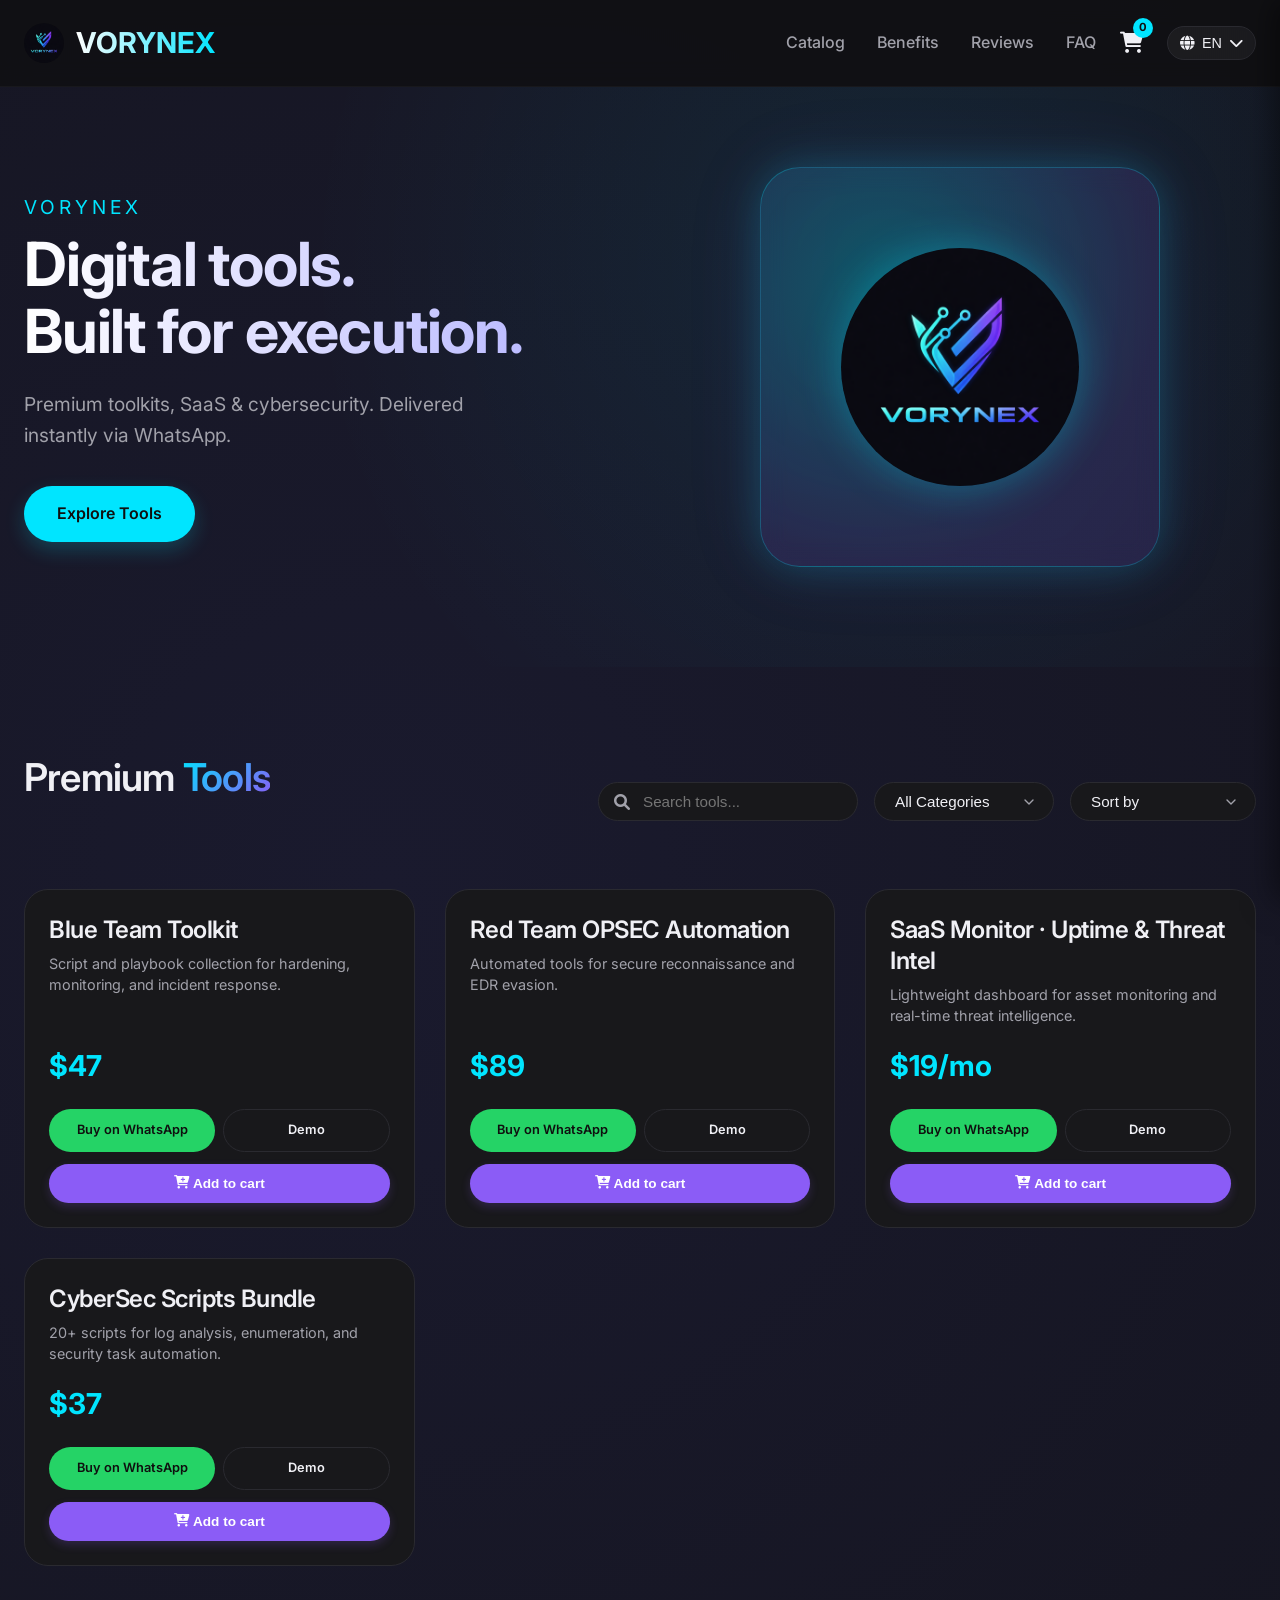
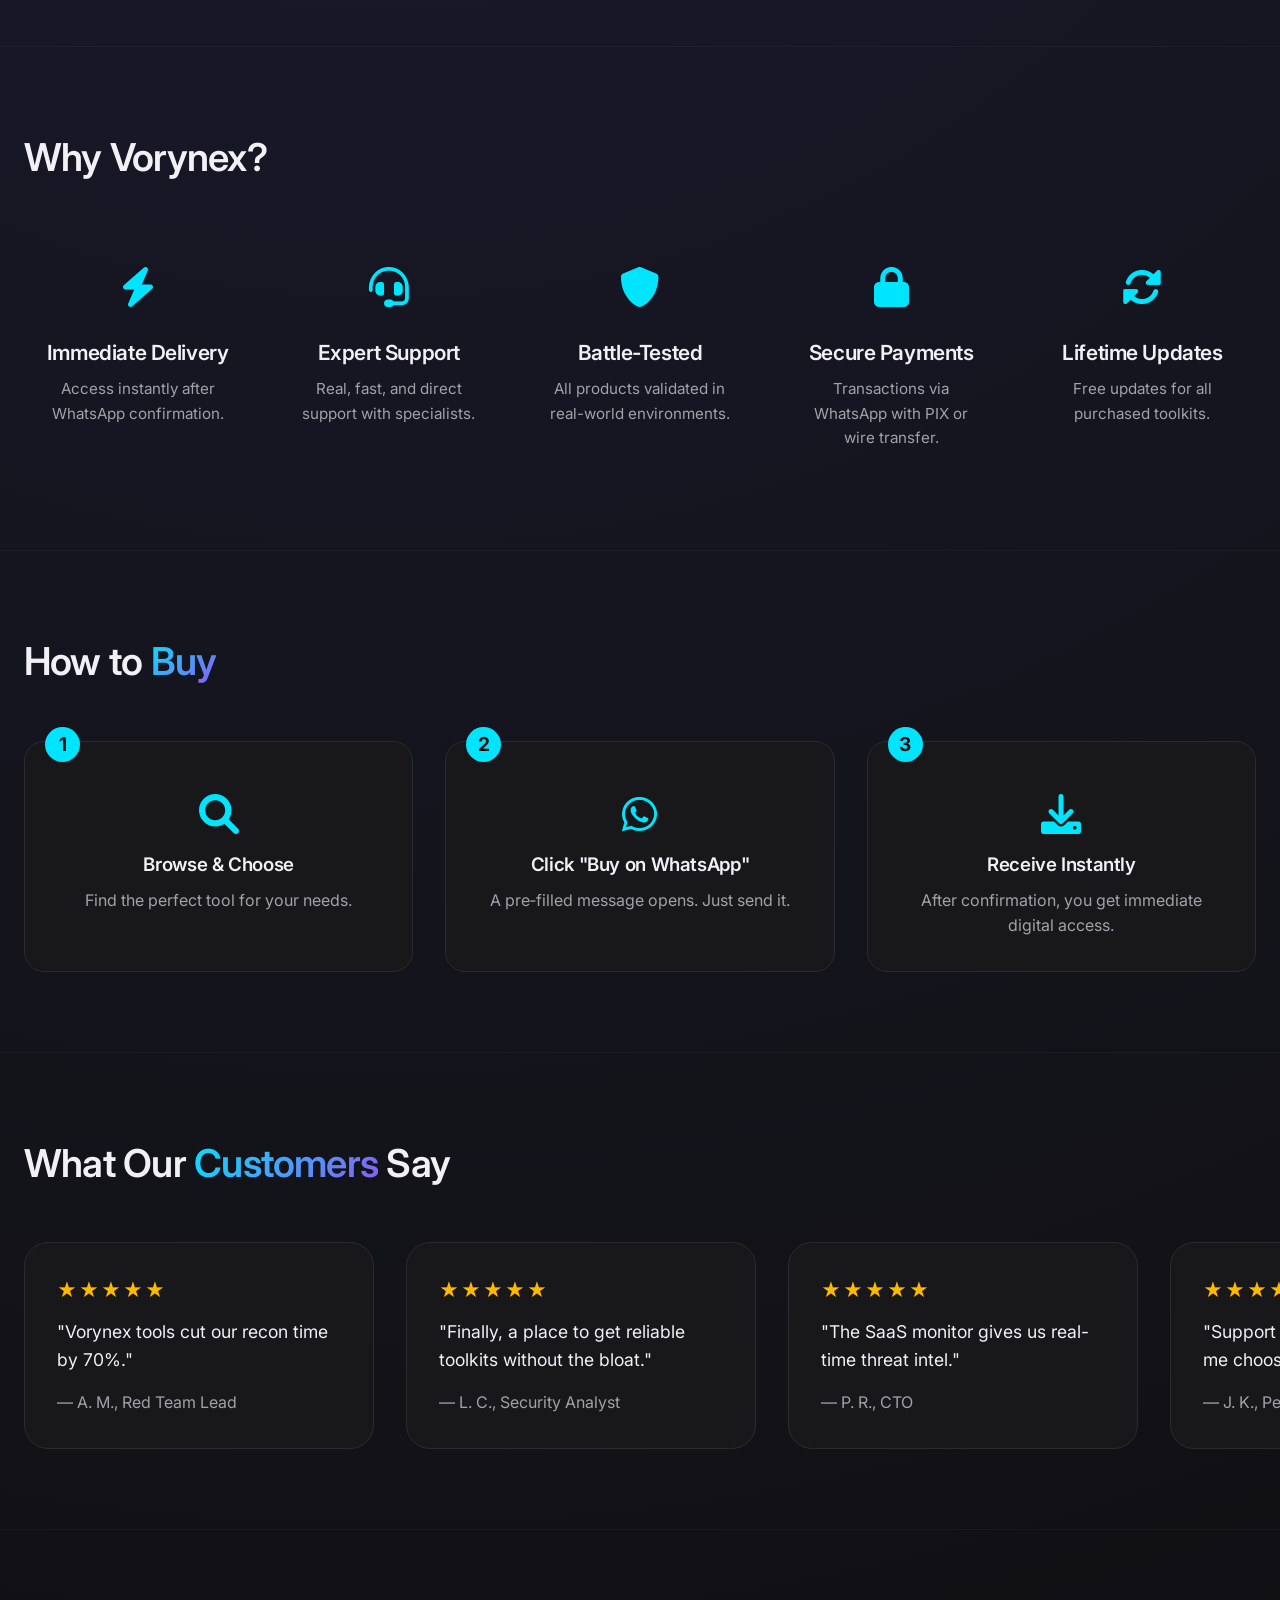
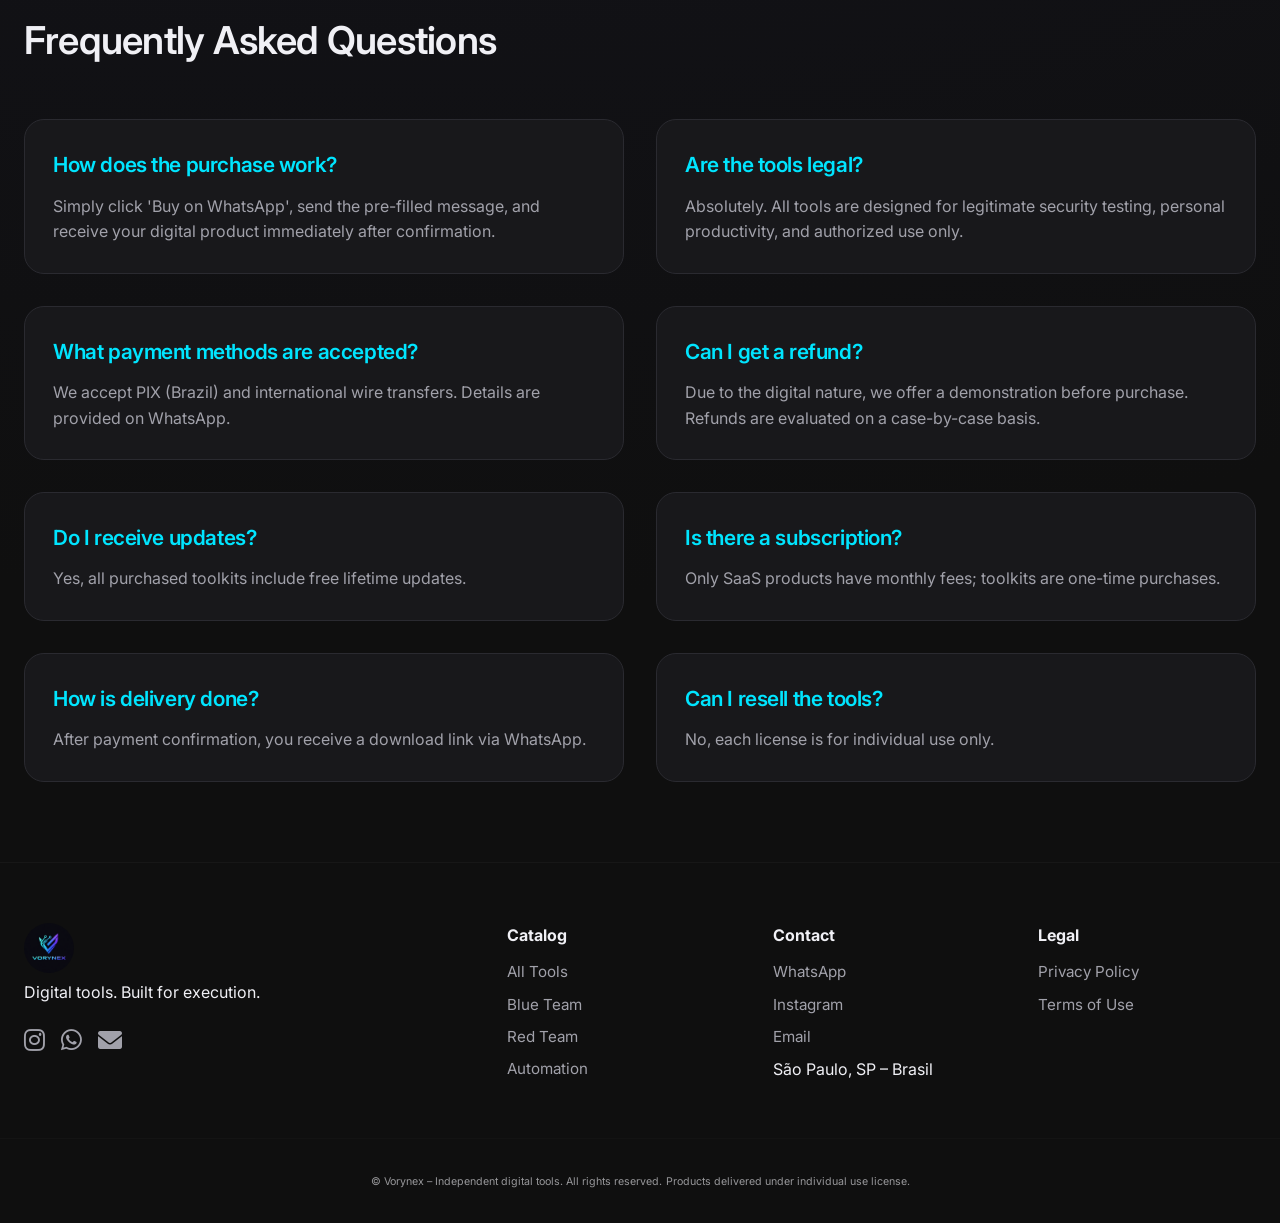
==== commit 0c0be004: "tudo resolvido" ====
--- a/index.html
+++ b/index.html
@@ -9,7 +9,7 @@
   <link rel="stylesheet" href="https://cdnjs.cloudflare.com/ajax/libs/font-awesome/6.0.0-beta3/css/all.min.css">
   <link rel="icon" type="image/png" href="assets/images/vorynex.png">
 </head>
-<body>
+<body style="overflow-x: hidden;">
 
 <!-- Overlay do menu mobile -->
 <div class="nav-overlay" id="nav-overlay"></div>
--- a/assets/css/style.css
+++ b/assets/css/style.css
@@ -1,4 +1,4 @@
-/* === VORYNEX · DARK MODE PREMIUM (MOBILE-FIRST) === */
+/* === VORYNEX · DARK MODE PREMIUM === */
 :root {
   --bg-deep: #0f0f0f;
   --bg-card: #18181b;
@@ -21,599 +21,338 @@
   font-family: 'Inter', sans-serif;
   line-height: 1.6;
   -webkit-font-smoothing: antialiased;
-  overflow-x: hidden;
-}
-
-.container { 
-  max-width: 1280px; 
-  margin: 0 auto; 
-  padding: 0 16px; 
-}
-
+}
+.container { max-width: 1280px; margin: 0 auto; padding: 0 24px; }
 h1, h2, h3 { font-weight: 600; letter-spacing: -0.02em; }
-.section-title { 
-  font-size: 2rem; 
-  margin-bottom: 32px; 
-  display: inline-block; 
-}
+.section-title { font-size: 2.4rem; margin-bottom: 48px; display: inline-block; }
 .text-gradient {
   background: linear-gradient(135deg, var(--accent-cyan), var(--accent-purple));
+  -webkit-background-clip: text; background-clip: text; color: transparent;
+}
+
+/* === HEADER === */
+.header {
+  padding: 20px 0; border-bottom: 1px solid rgba(255,255,255,0.03);
+  backdrop-filter: blur(12px); position: sticky; top: 0; z-index: 50;
+  background-color: rgba(15,15,15,0.7);
+}
+.header__inner { 
+  display: flex; 
+  align-items: center; 
+  justify-content: space-between; 
+  position: relative;
+}
+.header__right { 
+  display: flex; 
+  align-items: center; 
+  gap: 24px; 
+}
+.logo-wrapper { 
+  display: flex; 
+  align-items: center; 
+  gap: 12px; 
+  text-decoration: none; 
+  z-index: 60;
+}
+.logo-image { 
+  height: 40px; 
+  width: auto; 
+  border-radius: 100%; 
+  transition: var(--transition); 
+}
+.logo-text { 
+  font-size: 1.8rem; 
+  font-weight: 700; 
+  background: linear-gradient(to right, #fff, var(--accent-cyan)); 
   -webkit-background-clip: text; 
   background-clip: text; 
-  color: transparent;
-}
-
-/* === HEADER (MOBILE-FIRST) === */
-.header {
-  padding: 16px 0;
-  border-bottom: 1px solid rgba(255,255,255,0.03);
-  backdrop-filter: blur(12px);
-  position: sticky;
-  top: 0;
-  z-index: 100;
-  background-color: rgba(15,15,15,0.85);
-}
-
-.header__inner {
-  display: flex;
-  align-items: center;
-  justify-content: space-between;
-  position: relative;
-}
-
-/* Logo */
-.logo-wrapper {
-  display: flex;
-  align-items: center;
-  gap: 8px;
-  text-decoration: none;
-  z-index: 102;
-}
-
-.logo-image {
-  height: 32px;
-  width: auto;
-  border-radius: 100%;
-}
-
-.logo-text {
-  font-size: 1.3rem;
-  font-weight: 700;
-  background: linear-gradient(to right, #fff, var(--accent-cyan));
-  -webkit-background-clip: text;
-  background-clip: text;
-  color: transparent;
-}
-
-/* Header right side (mobile) */
-.header__right {
-  display: flex;
-  align-items: center;
-  gap: 12px;
-  z-index: 102;
-}
-
-/* Menu hamburger */
+  color: transparent; 
+}
+
+/* === MENU HAMBURGER === */
 .menu-toggle {
-  display: block;
+  display: none;
   background: none;
   border: none;
   color: var(--text-primary);
-  font-size: 1.5rem;
+  font-size: 1.8rem;
   cursor: pointer;
+  z-index: 60;
   padding: 8px;
   transition: var(--transition);
-  z-index: 102;
-}
-
+}
 .menu-toggle:hover {
   color: var(--accent-cyan);
 }
 
-/* Navigation menu (desktop hidden by default, shown on mobile as sidebar) */
-.nav {
-  position: fixed;
-  top: 0;
-  right: -100%;
-  width: 85%;
-  max-width: 320px;
-  height: 100vh;
-  background: var(--bg-card);
-  flex-direction: column;
-  padding: 80px 24px 24px;
-  gap: 16px;
-  border-left: 1px solid var(--border-subtle);
-  box-shadow: -5px 0 30px rgba(0,0,0,0.5);
-  z-index: 101;
-  transition: right 0.3s ease;
-  overflow-y: auto;
-  display: flex;
-}
-
-.nav.active {
-  right: 0;
-}
-
-.nav__link {
-  color: var(--text-primary);
-  text-decoration: none;
-  font-weight: 500;
-  font-size: 1.1rem;
-  padding: 12px 16px;
-  border-radius: 12px;
+.nav { 
+  display: flex; 
+  gap: 32px; 
   transition: var(--transition);
-  background: rgba(255,255,255,0.03);
-}
-
-.nav__link:hover {
-  background: rgba(0,229,255,0.1);
-  color: var(--accent-cyan);
-}
-
-/* Overlay for menu */
+}
+.nav__link { 
+  color: var(--text-secondary); 
+  text-decoration: none; 
+  font-weight: 500; 
+  transition: var(--transition); 
+  font-size: 1rem;
+  white-space: nowrap;
+}
+.nav__link:hover { 
+  color: var(--accent-cyan); 
+}
+
+/* Overlay para menu mobile */
 .nav-overlay {
   display: none;
   position: fixed;
   inset: 0;
-  background: rgba(0,0,0,0.7);
+  background: rgba(0, 0, 0, 0.7);
   backdrop-filter: blur(4px);
-  z-index: 100;
-}
-
+  z-index: 40;
+}
 .nav-overlay.active {
   display: block;
 }
 
-/* Cart icon */
-.cart-icon {
-  position: relative;
+/* === CART ICON === */
+.cart-icon { 
+  position: relative; 
+  cursor: pointer; 
+  font-size: 1.3rem; 
+  z-index: 60;
+}
+.cart-count {
+  position: absolute; 
+  top: -8px; 
+  right: -10px; 
+  background: var(--accent-cyan); 
+  color: #0f0f0f;
+  border-radius: 50%; 
+  width: 20px; 
+  height: 20px; 
+  display: flex; 
+  align-items: center; 
+  justify-content: center;
+  font-size: 0.7rem; 
+  font-weight: bold;
+}
+
+/* === LANGUAGE SELECTOR === */
+.language-selector.dropdown { 
+  position: relative; 
+  z-index: 60;
+}
+.lang-btn {
+  background: rgba(255,255,255,0.05); 
+  border: 1px solid var(--border-subtle); 
+  color: var(--text-primary);
+  padding: 8px 12px; 
+  border-radius: 40px; 
+  font-size: 0.9rem; 
+  font-weight: 500; 
   cursor: pointer;
-  font-size: 1.3rem;
-  padding: 8px;
-  color: var(--text-primary);
+  display: flex; 
+  align-items: center; 
+  gap: 8px; 
   transition: var(--transition);
-  z-index: 102;
-}
-
-.cart-icon:hover {
-  color: var(--accent-cyan);
-}
-
-.cart-count {
-  position: absolute;
-  top: 0;
-  right: 0;
-  background: var(--accent-cyan);
-  color: #0f0f0f;
-  border-radius: 50%;
-  width: 18px;
-  height: 18px;
-  display: flex;
-  align-items: center;
-  justify-content: center;
-  font-size: 0.65rem;
-  font-weight: bold;
-}
-
-/* Language selector */
-.language-selector.dropdown {
-  position: relative;
-  z-index: 102;
-}
-
-.lang-btn {
-  background: rgba(255,255,255,0.05);
-  border: 1px solid var(--border-subtle);
-  color: var(--text-primary);
-  padding: 6px 10px;
-  border-radius: 40px;
-  font-size: 0.8rem;
-  font-weight: 500;
-  cursor: pointer;
-  display: flex;
-  align-items: center;
-  gap: 6px;
-  transition: var(--transition);
-}
-
-.lang-btn:hover {
-  border-color: var(--accent-cyan);
-  background: rgba(0,229,255,0.05);
-}
-
+  white-space: nowrap;
+}
+.lang-btn:hover { 
+  border-color: var(--accent-cyan); 
+  background: rgba(0,229,255,0.05); 
+}
 .lang-dropdown-content {
-  display: none;
-  position: absolute;
-  top: 100%;
-  right: 0;
+  display: none; 
+  position: absolute; 
+  top: 100%; 
+  right: 0; 
   margin-top: 8px;
-  background: var(--bg-card);
-  border: 1px solid var(--border-subtle);
-  border-radius: 12px;
-  min-width: 150px;
-  box-shadow: 0 10px 25px rgba(0,0,0,0.5);
-  z-index: 103;
+  background: var(--bg-card); 
+  border: 1px solid var(--border-subtle); 
+  border-radius: 16px;
+  min-width: 160px; 
+  box-shadow: 0 10px 25px rgba(0,0,0,0.5); 
+  z-index: 70;
   overflow: hidden;
 }
-
-.lang-dropdown-content.show {
-  display: block;
-}
-
+.lang-dropdown-content.show { 
+  display: block; 
+}
 .lang-dropdown-content a {
-  display: block;
-  padding: 10px 16px;
-  color: var(--text-primary);
+  display: block; 
+  padding: 10px 16px; 
+  color: var(--text-primary); 
   text-decoration: none;
-  transition: background 0.2s;
-  font-size: 0.9rem;
-}
-
-.lang-dropdown-content a:hover {
-  background: rgba(0,229,255,0.1);
-  color: var(--accent-cyan);
+  transition: background 0.2s; 
+  font-size: 0.95rem;
+}
+.lang-dropdown-content a:hover { 
+  background: rgba(0,229,255,0.1); 
+  color: var(--accent-cyan); 
 }
 
 /* === CART SIDEBAR === */
 .cart-overlay {
-  position: fixed;
-  inset: 0;
-  background: rgba(0,0,0,0.7);
-  backdrop-filter: blur(4px);
-  z-index: 150;
-  opacity: 0;
-  visibility: hidden;
-  transition: opacity 0.3s, visibility 0.3s;
-}
-
-.cart-overlay.active {
-  opacity: 1;
-  visibility: visible;
-}
-
+  position: fixed; inset: 0; background: rgba(0,0,0,0.7); backdrop-filter: blur(4px);
+  z-index: 99; opacity: 0; visibility: hidden; transition: opacity 0.3s, visibility 0.3s;
+}
+.cart-overlay.active { opacity: 1; visibility: visible; }
 .cart-sidebar {
-  position: fixed;
-  top: 0;
-  right: 0;
-  width: 100%;
-  max-width: 400px;
-  height: 100vh;
-  background: var(--bg-card);
-  border-left: 1px solid var(--border-subtle);
-  z-index: 151;
-  transform: translateX(100%);
-  transition: transform 0.3s ease;
-  display: flex;
-  flex-direction: column;
-  box-shadow: -5px 0 30px rgba(0,0,0,0.5);
-}
-
-.cart-sidebar.active {
-  transform: translateX(0);
-}
-
+  position: fixed; top: 0; right: 0; width: 100%; max-width: 400px; height: 100vh;
+  background: var(--bg-card); border-left: 1px solid var(--border-subtle);
+  z-index: 100; transform: translateX(100%); transition: transform 0.3s ease;
+  display: flex; flex-direction: column; box-shadow: -5px 0 30px rgba(0,0,0,0.5);
+}
+.cart-sidebar.active { transform: translateX(0); }
 .cart-header {
-  padding: 20px;
-  border-bottom: 1px solid var(--border-subtle);
-  display: flex;
-  justify-content: space-between;
-  align-items: center;
-}
-
-.cart-header h3 {
-  font-size: 1.3rem;
-  display: flex;
-  align-items: center;
-  gap: 8px;
-}
-
-.cart-close {
-  background: none;
-  border: none;
-  color: var(--text-secondary);
-  font-size: 28px;
-  cursor: pointer;
-  padding: 4px;
-}
-
-.cart-items {
-  flex: 1;
-  overflow-y: auto;
-  padding: 16px;
-}
-
-.cart-empty {
-  text-align: center;
-  color: var(--text-secondary);
-  margin-top: 40px;
-}
-
+  padding: 24px; border-bottom: 1px solid var(--border-subtle);
+  display: flex; justify-content: space-between; align-items: center;
+}
+.cart-header h3 { font-size: 1.5rem; display: flex; align-items: center; gap: 10px; }
+.cart-close { background: none; border: none; color: var(--text-secondary); font-size: 28px; cursor: pointer; }
+.cart-items { flex: 1; overflow-y: auto; padding: 20px; }
+.cart-empty { text-align: center; color: var(--text-secondary); margin-top: 40px; }
 .cart-item {
-  display: flex;
-  justify-content: space-between;
-  align-items: center;
-  padding: 12px 0;
-  border-bottom: 1px solid rgba(255,255,255,0.05);
-}
-
-.cart-item-info h4 {
-  font-size: 0.95rem;
-  margin-bottom: 4px;
-}
-
-.cart-item-price {
-  color: var(--accent-cyan);
-  font-weight: 600;
-  font-size: 0.9rem;
-}
-
-.cart-item-remove {
-  color: #ff4d4d;
-  cursor: pointer;
-  padding: 5px;
-  background: none;
-  border: none;
-  font-size: 1rem;
-}
-
-.cart-footer {
-  padding: 20px;
-  border-top: 1px solid var(--border-subtle);
-}
-
-.cart-total {
-  font-size: 1.2rem;
-  font-weight: 600;
-  margin-bottom: 16px;
-  display: flex;
-  justify-content: space-between;
-}
-
+  display: flex; justify-content: space-between; align-items: center;
+  padding: 12px 0; border-bottom: 1px solid rgba(255,255,255,0.05);
+}
+.cart-item-info h4 { font-size: 1rem; margin-bottom: 4px; }
+.cart-item-price { color: var(--accent-cyan); font-weight: 600; }
+.cart-item-remove { color: #ff4d4d; cursor: pointer; padding: 5px; }
+.cart-footer { padding: 24px; border-top: 1px solid var(--border-subtle); }
+.cart-total { font-size: 1.3rem; font-weight: 600; margin-bottom: 16px; display: flex; justify-content: space-between; }
+.btn--full { width: 100%; text-align: center; margin-right: 0; }
 .cart-reseller-fee {
-  display: flex;
-  justify-content: space-between;
-  padding: 12px 0;
-  border-top: 1px dashed var(--border-subtle);
-  margin-top: 8px;
-  color: var(--text-secondary);
-  font-size: 0.9rem;
-}
-
-.cart-reseller-fee span:last-child {
-  color: var(--accent-cyan);
-  font-weight: 600;
-}
-
-.btn--full {
-  width: 100%;
-  text-align: center;
-  margin-right: 0;
-}
+  display: flex; justify-content: space-between; padding: 12px 0;
+  border-top: 1px dashed var(--border-subtle); margin-top: 8px;
+  color: var(--text-secondary); font-size: 0.95rem;
+}
+.cart-reseller-fee span:last-child { color: var(--accent-cyan); font-weight: 600; }
 
 /* === HERO === */
 .hero {
-  padding: 40px 0 60px;
-  position: relative;
-  overflow: hidden;
-}
-
-.hero__grid {
-  display: flex;
+  padding: 80px 0 100px; position: relative; overflow: hidden;
+  background: radial-gradient(circle at 70% 30%, rgba(0,229,255,0.08) 0%, transparent 60%);
+}
+.hero__grid { display: grid; grid-template-columns: 1fr 1fr; gap: 48px; align-items: center; }
+.hero__content { max-width: 600px; }
+.hero__brand { display: block; font-size: 1.2rem; text-transform: uppercase; letter-spacing: 4px; color: var(--accent-cyan); margin-bottom: 8px; }
+.hero__title { font-size: 3.8rem; line-height: 1.1; margin-bottom: 24px; }
+.hero__slogan { display: block; font-weight: 700; background: linear-gradient(to right, #fff, #b0b0ff); -webkit-background-clip: text; background-clip: text; color: transparent; }
+.hero__subtitle { font-size: 1.2rem; color: var(--text-secondary); margin-bottom: 36px; max-width: 500px; }
+.hero__cta { display: flex; gap: 16px; flex-wrap: wrap; }
+.btn {
+  display: inline-block; padding: 14px 32px; border-radius: 60px; font-weight: 600; text-decoration: none;
+  transition: var(--transition); border: 1px solid transparent; cursor: pointer;
+}
+.btn--primary { background: var(--accent-cyan); color: #0f0f0f; box-shadow: 0 8px 20px rgba(0,229,255,0.2); }
+.btn--primary:hover { background: #33ebff; transform: translateY(-2px); box-shadow: 0 12px 28px rgba(0,229,255,0.3); }
+.hero__visual { display: flex; justify-content: center; }
+.glow-card {
+  width: 100%; max-width: 400px; aspect-ratio: 1/1;
+  background: radial-gradient(circle at 30% 30%, rgba(0,229,255,0.25), rgba(139,92,246,0.15) 70%);
+  border-radius: 40px; border: 1px solid rgba(0,229,255,0.25);
+  box-shadow: 0 0 40px rgba(0,229,255,0.2), 0 0 80px rgba(139,92,246,0.1);
+  backdrop-filter: blur(12px); display: flex; align-items: center; justify-content: center;
+  animation: float 4s ease-in-out infinite;
+}
+.glow-card__image { max-width: 60%; height: auto; border-radius: 50%; filter: drop-shadow(0 0 20px rgba(0,229,255,0.3)); }
+@keyframes float { 0%,100%{transform:translateY(0)} 50%{transform:translateY(-10px)} }
+
+/* === CATALOG === */
+.catalog { padding: 80px 0; }
+.catalog-header { display: flex; justify-content: space-between; align-items: center; flex-wrap: wrap; margin-bottom: 32px; }
+.catalog-controls { display: flex; gap: 16px; flex-wrap: wrap; }
+.search-wrapper { position: relative; }
+.search-wrapper input {
+  background: var(--bg-card); border: 1px solid var(--border-subtle); color: var(--text-primary);
+  padding: 10px 20px 10px 44px; border-radius: 40px; width: 260px; font-size: 0.95rem;
+  transition: var(--transition);
+}
+.search-wrapper input:focus { outline: none; border-color: var(--accent-cyan); box-shadow: 0 0 0 2px rgba(0,229,255,0.2); }
+.search-icon { position: absolute; left: 16px; top: 50%; transform: translateY(-50%); color: var(--text-secondary); }
+.select-wrapper { position: relative; }
+.filter-select {
+  background: var(--bg-card); border: 1px solid var(--border-subtle); color: var(--text-primary);
+  padding: 10px 40px 10px 20px; border-radius: 40px; font-size: 0.95rem; cursor: pointer;
+  appearance: none; min-width: 180px; transition: var(--transition);
+  background-image: url("data:image/svg+xml,%3Csvg xmlns='http://www.w3.org/2000/svg' width='16' height='16' viewBox='0 0 24 24' fill='none' stroke='%23a1a1aa' stroke-width='2' stroke-linecap='round' stroke-linejoin='round'%3E%3Cpolyline points='6 9 12 15 18 9'%3E%3C/polyline%3E%3C/svg%3E");
+  background-repeat: no-repeat; background-position: right 16px center;
+}
+.filter-select:hover { border-color: var(--accent-cyan); background-color: #222226; }
+
+/* === PRODUCTS GRID === */
+.products-grid {
+  display: grid; 
+  grid-template-columns: repeat(1, 1fr); 
+  gap: 30px;
+}
+@media (min-width: 640px) { 
+  .products-grid { grid-template-columns: repeat(2, 1fr); } 
+}
+@media (min-width: 1024px) { 
+  .products-grid { grid-template-columns: repeat(3, 1fr); } 
+}
+
+.product-card {
+  background: var(--bg-card); 
+  border-radius: 24px; 
+  padding: 24px;
+  border: 1px solid var(--border-subtle); 
+  transition: var(--transition);
+  display: flex; 
   flex-direction: column;
-  gap: 32px;
-  align-items: center;
-}
-
-.hero__content {
-  text-align: center;
-  order: 2;
-}
-
-.hero__brand {
-  display: block;
-  font-size: 1rem;
-  text-transform: uppercase;
-  letter-spacing: 3px;
-  color: var(--accent-cyan);
+  height: 100%;
+}
+.product-card:hover { 
+  transform: translateY(-6px); 
+  border-color: var(--accent-cyan); 
+  box-shadow: 0 20px 30px -10px rgba(0,0,0,0.5), 0 0 0 1px rgba(0,229,255,0.1); 
+}
+.product-name { 
+  font-size: 1.5rem; 
+  font-weight: 600; 
   margin-bottom: 8px;
-}
-
-.hero__title {
-  font-size: 2.2rem;
-  line-height: 1.2;
-  margin-bottom: 16px;
-}
-
-.hero__slogan {
-  display: block;
-  font-weight: 700;
-  background: linear-gradient(to right, #fff, #b0b0ff);
-  -webkit-background-clip: text;
-  background-clip: text;
-  color: transparent;
-}
-
-.hero__subtitle {
-  font-size: 1rem;
-  color: var(--text-secondary);
-  margin-bottom: 24px;
-}
-
-.hero__cta {
-  display: flex;
-  gap: 12px;
-  flex-wrap: wrap;
-  justify-content: center;
-}
-
-.btn {
-  display: inline-block;
-  padding: 12px 24px;
-  border-radius: 60px;
-  font-weight: 600;
-  text-decoration: none;
-  transition: var(--transition);
-  border: 1px solid transparent;
-  cursor: pointer;
-  font-size: 0.95rem;
-}
-
-.btn--primary {
-  background: var(--accent-cyan);
-  color: #0f0f0f;
-  box-shadow: 0 8px 20px rgba(0,229,255,0.2);
-}
-
-.hero__visual {
-  display: flex;
-  justify-content: center;
-  order: 1;
-}
-
-.glow-card {
-  width: 220px;
-  height: 220px;
-  background: radial-gradient(circle at 30% 30%, rgba(0,229,255,0.25), rgba(139,92,246,0.15) 70%);
-  border-radius: 40px;
-  border: 1px solid rgba(0,229,255,0.25);
-  box-shadow: 0 0 40px rgba(0,229,255,0.2);
-  backdrop-filter: blur(12px);
-  display: flex;
-  align-items: center;
-  justify-content: center;
-  animation: float 4s ease-in-out infinite;
-}
-
-.glow-card__image {
-  max-width: 55%;
-  height: auto;
-  border-radius: 50%;
-  filter: drop-shadow(0 0 20px rgba(0,229,255,0.3));
-}
-
-@keyframes float {
-  0%, 100% { transform: translateY(0); }
-  50% { transform: translateY(-8px); }
-}
-
-/* === CATALOG === */
-.catalog {
-  padding: 40px 0;
-}
-
-.catalog-header {
-  display: flex;
-  flex-direction: column;
-  gap: 20px;
-  margin-bottom: 32px;
-}
-
-.catalog-controls {
-  display: flex;
-  flex-direction: column;
-  gap: 12px;
-  width: 100%;
-}
-
-.search-wrapper {
-  position: relative;
-  width: 100%;
-}
-
-.search-wrapper input {
-  width: 100%;
-  background: var(--bg-card);
-  border: 1px solid var(--border-subtle);
-  color: var(--text-primary);
-  padding: 12px 20px 12px 44px;
-  border-radius: 40px;
-  font-size: 0.95rem;
-}
-
-.search-icon {
-  position: absolute;
-  left: 16px;
-  top: 50%;
-  transform: translateY(-50%);
-  color: var(--text-secondary);
-}
-
-.select-wrapper {
-  width: 100%;
-}
-
-.filter-select {
-  width: 100%;
-  background: var(--bg-card);
-  border: 1px solid var(--border-subtle);
-  color: var(--text-primary);
-  padding: 12px 40px 12px 20px;
-  border-radius: 40px;
-  font-size: 0.95rem;
-  cursor: pointer;
-  appearance: none;
-  background-image: url("data:image/svg+xml,%3Csvg xmlns='http://www.w3.org/2000/svg' width='16' height='16' viewBox='0 0 24 24' fill='none' stroke='%23a1a1aa' stroke-width='2' stroke-linecap='round' stroke-linejoin='round'%3E%3Cpolyline points='6 9 12 15 18 9'%3E%3C/polyline%3E%3C/svg%3E");
-  background-repeat: no-repeat;
-  background-position: right 16px center;
-}
-
-/* Products grid */
-.products-grid {
+  line-height: 1.3;
+}
+.product-description { 
+  color: var(--text-secondary); 
+  margin-bottom: 16px; 
+  font-size: 0.9rem; 
+  line-height: 1.5;
+  flex: 1; 
+}
+.product-price { 
+  font-size: 1.8rem; 
+  font-weight: 700; 
+  color: var(--accent-cyan); 
+  margin-bottom: 20px; 
+}
+
+/* === CARD ACTIONS (BOTÕES) === */
+.card-actions {
   display: grid;
-  grid-template-columns: 1fr;
-  gap: 24px;
-}
-
-.product-card {
-  background: var(--bg-card);
-  border-radius: 20px;
-  padding: 20px;
-  border: 1px solid var(--border-subtle);
-  display: flex;
-  flex-direction: column;
-}
-
-.product-name {
-  font-size: 1.3rem;
-  font-weight: 600;
-  margin-bottom: 8px;
-}
-
-.product-description {
-  color: var(--text-secondary);
-  margin-bottom: 16px;
-  font-size: 0.9rem;
-  line-height: 1.5;
-  flex: 1;
-}
-
-.product-price {
-  font-size: 1.6rem;
-  font-weight: 700;
-  color: var(--accent-cyan);
-  margin-bottom: 16px;
-}
-
-.card-actions {
-  display: flex;
-  flex-direction: column;
+  grid-template-columns: 1fr 1fr;
   gap: 8px;
+  margin-top: auto;
 }
 
 .btn-card {
-  padding: 12px;
+  padding: 10px 6px;
   border-radius: 50px;
   font-weight: 600;
   text-decoration: none;
   transition: all 0.2s ease;
   border: 1px solid transparent;
-  font-size: 0.9rem;
+  font-size: 0.8rem;
   text-align: center;
   cursor: pointer;
   display: inline-flex;
   align-items: center;
   justify-content: center;
-  gap: 6px;
+  gap: 4px;
+  white-space: nowrap;
 }
 
 .btn-wa {
@@ -621,478 +360,191 @@
   color: #0f0f0f;
   border: none;
 }
+.btn-wa:hover {
+  background: #20b859;
+  transform: translateY(-2px);
+  box-shadow: 0 8px 15px rgba(37, 211, 102, 0.3);
+}
 
 .btn-demo {
   background: transparent;
   border: 1px solid var(--border-subtle);
   color: var(--text-primary);
 }
+.btn-demo:hover {
+  border-color: var(--accent-cyan);
+  background: rgba(0, 229, 255, 0.05);
+  transform: translateY(-2px);
+}
 
 .add-to-cart-btn {
+  grid-column: span 2;
   background: var(--accent-purple);
   color: white;
   border: none;
-  box-shadow: 0 4px 10px rgba(139,92,246,0.2);
-}
-
-.loading-state {
-  grid-column: 1 / -1;
-  text-align: center;
-  padding: 40px;
-  color: var(--text-secondary);
+  box-shadow: 0 4px 10px rgba(139, 92, 246, 0.2);
+  margin-top: 4px;
+  padding: 12px 6px;
+  font-size: 0.85rem;
+}
+.add-to-cart-btn:hover {
+  background: #7c3aed;
+  transform: translateY(-2px);
+  box-shadow: 0 8px 15px rgba(139, 92, 246, 0.4);
 }
 
 /* === BENEFITS === */
-.trust {
-  padding: 40px 0;
-  border-top: 1px solid rgba(255,255,255,0.03);
-  border-bottom: 1px solid rgba(255,255,255,0.03);
-}
-
-.trust__grid {
-  display: grid;
-  grid-template-columns: 1fr;
-  gap: 20px;
-}
-
-.trust-item {
-  text-align: center;
-  padding: 20px;
-  background: var(--bg-card);
-  border-radius: 16px;
-  border: 1px solid var(--border-subtle);
-}
-
-.trust-icon {
-  font-size: 2rem;
-  margin-bottom: 12px;
-  color: var(--accent-cyan);
-}
-
-.trust-item h3 {
-  font-size: 1.2rem;
-  margin-bottom: 8px;
-}
-
-.trust-item p {
-  color: var(--text-secondary);
-  font-size: 0.9rem;
-}
+.trust { padding: 80px 0; border-top: 1px solid rgba(255,255,255,0.03); border-bottom: 1px solid rgba(255,255,255,0.03); }
+.trust__grid { display: grid; grid-template-columns: repeat(5, 1fr); gap: 24px; }
+.trust-item { text-align: center; padding: 20px; }
+.trust-icon { font-size: 2.5rem; margin-bottom: 16px; color: var(--accent-cyan); }
+.trust-item h3 { font-size: 1.3rem; margin-bottom: 8px; }
+.trust-item p { color: var(--text-secondary); font-size: 0.95rem; }
 
 /* === HOW TO BUY === */
-.how-to-buy {
-  padding: 40px 0;
-}
-
-.steps-grid {
-  display: grid;
-  grid-template-columns: 1fr;
-  gap: 24px;
-}
-
+.how-to-buy { padding: 80px 0; }
+.steps-grid { display: grid; grid-template-columns: repeat(3, 1fr); gap: 32px; }
 .step-card {
-  background: var(--bg-card);
-  border-radius: 20px;
-  padding: 28px 20px;
-  border: 1px solid var(--border-subtle);
-  position: relative;
-  text-align: center;
-}
-
+  background: var(--bg-card); border-radius: 20px; padding: 32px; border: 1px solid var(--border-subtle);
+  position: relative; text-align: center;
+}
 .step-number {
-  position: absolute;
-  top: -12px;
-  left: 20px;
-  background: var(--accent-cyan);
-  color: #0f0f0f;
-  width: 30px;
-  height: 30px;
-  border-radius: 50%;
-  display: flex;
-  align-items: center;
-  justify-content: center;
-  font-weight: bold;
-  font-size: 1rem;
-}
-
-.step-icon {
-  font-size: 2rem;
-  color: var(--accent-cyan);
-  margin: 16px 0 12px;
-}
-
-.step-card h3 {
-  margin-bottom: 8px;
-  font-size: 1.2rem;
-}
-
-.step-card p {
-  color: var(--text-secondary);
-  font-size: 0.9rem;
-}
+  position: absolute; top: -15px; left: 20px; background: var(--accent-cyan); color: #0f0f0f;
+  width: 35px; height: 35px; border-radius: 50%; display: flex; align-items: center; justify-content: center;
+  font-weight: bold; font-size: 1.2rem;
+}
+.step-icon { font-size: 2.5rem; color: var(--accent-cyan); margin: 20px 0 16px; }
+.step-card h3 { margin-bottom: 8px; }
+.step-card p { color: var(--text-secondary); }
 
 /* === TESTIMONIALS === */
-.testimonials {
-  padding: 40px 0;
-  overflow: hidden;
-  border-top: 1px solid rgba(255,255,255,0.03);
-}
-
-.testimonials__track {
-  display: flex;
-  gap: 20px;
-  width: max-content;
-  animation: scroll 40s linear infinite;
-}
-
+.testimonials { padding: 80px 0; overflow: hidden; border-top: 1px solid rgba(255,255,255,0.03); }
+.testimonials__track { display: flex; gap: 32px; width: max-content; animation: scroll 45s linear infinite; }
+.testimonials__track:hover { animation-play-state: paused; }
 .testimonial-card {
-  background: var(--bg-card);
-  border-radius: 20px;
-  padding: 24px;
-  border: 1px solid var(--border-subtle);
-  min-width: 280px;
-  max-width: 280px;
-}
-
-.review-stars {
-  color: #ffb800;
-  font-size: 1rem;
-  letter-spacing: 2px;
-  margin-bottom: 12px;
-}
-
-.testimonial__text {
-  font-size: 1rem;
-  margin-bottom: 12px;
-}
-
-.testimonial__author {
-  color: var(--text-secondary);
-  font-size: 0.9rem;
-}
-
-@keyframes scroll {
-  0% { transform: translateX(0); }
-  100% { transform: translateX(-50%); }
-}
+  background: var(--bg-card); border-radius: 24px; padding: 32px; border: 1px solid var(--border-subtle);
+  min-width: 350px; max-width: 350px;
+}
+.review-stars { color: #ffb800; font-size: 1.2rem; letter-spacing: 2px; margin-bottom: 12px; }
+.testimonial__text { font-size: 1.1rem; margin-bottom: 16px; }
+.testimonial__author { color: var(--text-secondary); }
+@keyframes scroll { 0% { transform: translateX(0); } 100% { transform: translateX(-50%); } }
 
 /* === FAQ === */
-.faq {
-  padding: 40px 0;
-  border-top: 1px solid rgba(255,255,255,0.03);
-}
-
-.faq__grid {
-  display: grid;
-  grid-template-columns: 1fr;
-  gap: 20px;
-}
-
-.faq-item {
-  background: var(--bg-card);
-  border-radius: 16px;
-  padding: 20px;
-  border: 1px solid var(--border-subtle);
-}
-
-.faq-item h3 {
-  font-size: 1.1rem;
-  margin-bottom: 10px;
-  color: var(--accent-cyan);
-}
-
-.faq-item p {
-  color: var(--text-secondary);
-  font-size: 0.9rem;
-}
+.faq { padding: 80px 0; border-top: 1px solid rgba(255,255,255,0.03); }
+.faq__grid { display: grid; grid-template-columns: repeat(2, 1fr); gap: 32px; }
+.faq-item { background: var(--bg-card); border-radius: 20px; padding: 28px; border: 1px solid var(--border-subtle); }
+.faq-item h3 { font-size: 1.3rem; margin-bottom: 12px; color: var(--accent-cyan); }
+.faq-item p { color: var(--text-secondary); }
 
 /* === FOOTER === */
-.footer {
-  padding: 40px 0 24px;
-  border-top: 1px solid rgba(255,255,255,0.03);
-}
-
-.footer__grid {
-  display: grid;
-  grid-template-columns: 1fr;
-  gap: 32px;
-  margin-bottom: 32px;
-}
-
-.footer__logo {
-  height: 40px;
-  width: auto;
-  border-radius: 100%;
-}
-
-.footer__social {
-  display: flex;
-  gap: 16px;
-  margin-top: 12px;
-}
-
-.footer__social a {
-  color: var(--text-secondary);
-  font-size: 1.3rem;
-  transition: var(--transition);
-}
-
-.footer__social a:hover {
-  color: var(--accent-cyan);
-}
-
-.footer__links h4 {
-  margin-bottom: 12px;
-  font-size: 1.1rem;
-}
-
-.footer__links a {
-  color: var(--text-secondary);
-  text-decoration: none;
-  display: block;
-  margin-bottom: 8px;
-  font-size: 0.9rem;
-}
-
-.footer__legal {
-  text-align: center;
-  opacity: 0.6;
-  font-size: 0.75rem;
-  padding-top: 24px;
-  border-top: 1px solid rgba(255,255,255,0.03);
-}
-
-/* === DESKTOP STYLES === */
-@media (min-width: 640px) {
-  .products-grid {
-    grid-template-columns: repeat(2, 1fr);
-  }
-  
-  .trust__grid {
-    grid-template-columns: repeat(2, 1fr);
-  }
-  
-  .steps-grid {
-    grid-template-columns: repeat(2, 1fr);
-  }
-  
-  .faq__grid {
-    grid-template-columns: repeat(2, 1fr);
-  }
-  
-  .footer__grid {
-    grid-template-columns: repeat(2, 1fr);
-  }
-}
-
-@media (min-width: 768px) {
-  .container {
-    padding: 0 24px;
-  }
-  
-  .section-title {
-    font-size: 2.4rem;
-    margin-bottom: 48px;
-  }
-  
-  /* Header desktop */
+.footer { padding: 60px 0 32px; border-top: 1px solid rgba(255,255,255,0.03); }
+.footer__grid { display: grid; grid-template-columns: 2fr 1fr 1fr 1fr; gap: 48px; margin-bottom: 48px; }
+.footer__logo { height: 50px; width: auto; border-radius: 100%; }
+.footer__social { display: flex; gap: 16px; margin-top: 16px; }
+.footer__social a { color: var(--text-secondary); font-size: 1.5rem; transition: var(--transition); }
+.footer__social a:hover { color: var(--accent-cyan); }
+.footer__links h4 { margin-bottom: 12px; }
+.footer__links a { color: var(--text-secondary); text-decoration: none; display: block; margin-bottom: 8px; font-size: 0.95rem; }
+.footer__links a:hover { color: var(--accent-cyan); }
+.footer__legal { text-align: center; opacity: 0.6; font-size: 0.8rem; padding-top: 32px; border-top: 1px solid rgba(255,255,255,0.03); }
+
+/* === RESPONSIVE === */
+@media (max-width: 1024px) {
+  .trust__grid { grid-template-columns: repeat(3, 1fr); }
+  .hero__title { font-size: 3rem; }
+}
+
+@media (max-width: 768px) {
   .menu-toggle {
-    display: none;
+    display: block;
   }
   
   .nav {
-    position: static;
-    width: auto;
-    height: auto;
-    background: transparent;
-    flex-direction: row;
-    padding: 0;
+    position: fixed;
+    top: 0;
+    right: -100%;
+    width: 80%;
+    max-width: 320px;
+    height: 100vh;
+    background: var(--bg-card);
+    flex-direction: column;
+    padding: 100px 32px 32px;
     gap: 24px;
-    border-left: none;
-    box-shadow: none;
-    overflow-y: visible;
+    border-left: 1px solid var(--border-subtle);
+    box-shadow: -5px 0 30px rgba(0,0,0,0.5);
+    z-index: 50;
+    transition: right 0.3s ease;
+  }
+  
+  .nav.active {
+    right: 0;
   }
   
   .nav__link {
-    font-size: 0.95rem;
-    padding: 0;
-    background: transparent;
-    color: var(--text-secondary);
-  }
-  
-  .nav__link:hover {
-    background: transparent;
-    color: var(--accent-cyan);
-  }
-  
-  .nav-overlay {
-    display: none !important;
-  }
-  
-  /* Hero desktop */
-  .hero {
-    padding: 60px 0 80px;
-  }
-  
-  .hero__grid {
-    flex-direction: row;
-    gap: 48px;
-  }
-  
-  .hero__content {
-    text-align: left;
-    order: 1;
-    flex: 1;
-  }
-  
-  .hero__visual {
-    order: 2;
-    flex: 1;
+    font-size: 1.2rem;
+    padding: 12px 0;
+    border-bottom: 1px solid var(--border-subtle);
+  }
+  
+  .hero__grid { grid-template-columns: 1fr; }
+  .trust__grid { grid-template-columns: repeat(2, 1fr); }
+  .footer__grid { grid-template-columns: 1fr; gap: 32px; }
+  .faq__grid { grid-template-columns: 1fr; }
+  .catalog-header { flex-direction: column; align-items: flex-start; gap: 20px; }
+  .products-grid { grid-template-columns: 1fr; }
+  .steps-grid { grid-template-columns: 1fr; }
+  .testimonial-card { min-width: 300px; }
+  
+  .header__right {
+    gap: 16px;
+  }
+  
+  .logo-text {
+    font-size: 1.4rem;
+  }
+}
+
+@media (max-width: 480px) {
+  .trust__grid { grid-template-columns: 1fr; }
+  .glow-card { max-width: 280px; }
+  .cart-sidebar { max-width: 100%; }
+  .container { padding: 0 16px; }
+  
+  .product-name {
+    font-size: 1.3rem;
+  }
+  
+  .product-price {
+    font-size: 1.5rem;
+  }
+  
+  .btn-card {
+    font-size: 0.75rem;
+    padding: 8px 4px;
+  }
+  
+  .catalog-controls {
+    width: 100%;
+  }
+  
+  .search-wrapper {
+    width: 100%;
+  }
+  
+  .search-wrapper input {
+    width: 100%;
+  }
+  
+  .select-wrapper {
+    width: 100%;
+  }
+  
+  .filter-select {
+    width: 100%;
   }
   
   .hero__title {
-    font-size: 3.2rem;
-  }
-  
-  .hero__subtitle {
-    font-size: 1.1rem;
-  }
-  
-  .hero__cta {
-    justify-content: flex-start;
-  }
-  
-  .glow-card {
-    width: 100%;
-    max-width: 350px;
-    height: auto;
-    aspect-ratio: 1/1;
-  }
-  
-  /* Catalog desktop */
-  .catalog-header {
-    flex-direction: row;
-    justify-content: space-between;
-    align-items: center;
-  }
-  
-  .catalog-controls {
-    flex-direction: row;
-    width: auto;
-  }
-  
-  .search-wrapper {
-    width: 240px;
-  }
-  
-  .select-wrapper {
-    width: auto;
-  }
-  
-  .filter-select {
-    min-width: 160px;
-  }
-  
-  .card-actions {
-    flex-direction: row;
-    flex-wrap: wrap;
-  }
-  
-  .btn-card {
-    flex: 1;
-  }
-  
-  .add-to-cart-btn {
-    flex: 1 1 100%;
-  }
-}
-
-@media (min-width: 1024px) {
-  .products-grid {
-    grid-template-columns: repeat(3, 1fr);
-  }
-  
-  .trust__grid {
-    grid-template-columns: repeat(5, 1fr);
-  }
-  
-  .steps-grid {
-    grid-template-columns: repeat(3, 1fr);
-  }
-  
-  .footer__grid {
-    grid-template-columns: 2fr 1fr 1fr 1fr;
-  }
-  
-  .hero__title {
-    font-size: 3.8rem;
-  }
-  
-  .logo-image {
-    height: 40px;
-  }
-  
-  .logo-text {
-    font-size: 1.8rem;
-  }
-  
-  .cart-icon {
-    font-size: 1.3rem;
-  }
-  
-  .lang-btn {
-    padding: 8px 12px;
-    font-size: 0.9rem;
-  }
-}
-
-@media (min-width: 1280px) {
-  .glow-card {
-    max-width: 400px;
-  }
-}
-
-/* === CORREÇÕES DE OVERFLOW E ZOOM === */
-body {
-  overflow-x: hidden;
-  width: 100%;
-  position: relative;
-}
-
-.container {
-  overflow-x: hidden;
-}
-
-/* Carrinho sempre 100% em telas pequenas */
-@media (max-width: 480px) {
-  .cart-sidebar {
-    width: 100%;
-    max-width: 100%;
-  }
-}
-
-/* Garantir que nada ultrapasse a largura da tela */
-img, video, canvas, svg {
-  max-width: 100%;
-  height: auto;
-}
-
-/* Impedir scroll horizontal em qualquer elemento */
-.header, .hero, .catalog, .trust, .how-to-buy, .testimonials, .faq, .footer {
-  overflow-x: hidden;
-}
-
-/* Ajuste extra para o grid de produtos não vazar */
-.products-grid {
-  overflow: hidden;
-}
-
-.product-card {
-  word-wrap: break-word;
-}
-
-/* Botões não quebrarem layout */
-.btn-card {
-  white-space: normal;
-  word-break: break-word;
-}
+    font-size: 2.2rem;
+  }
+}
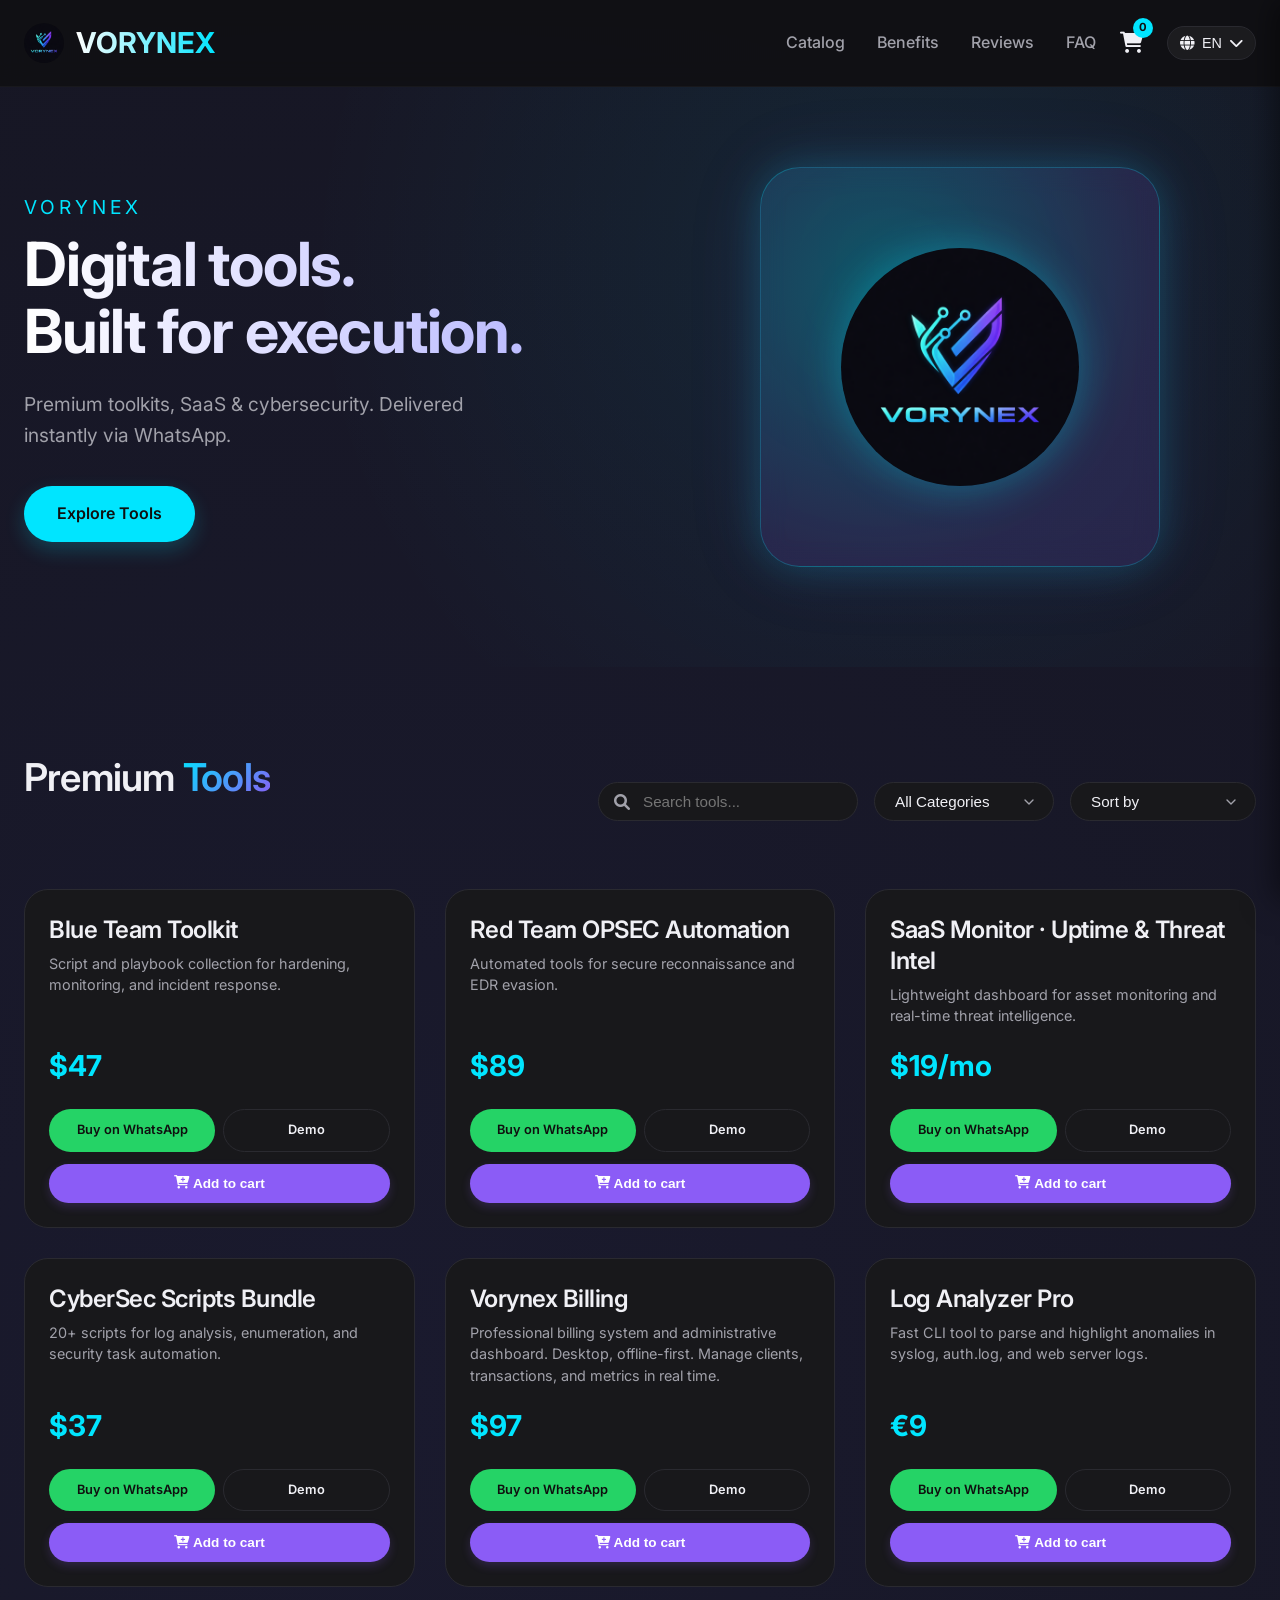
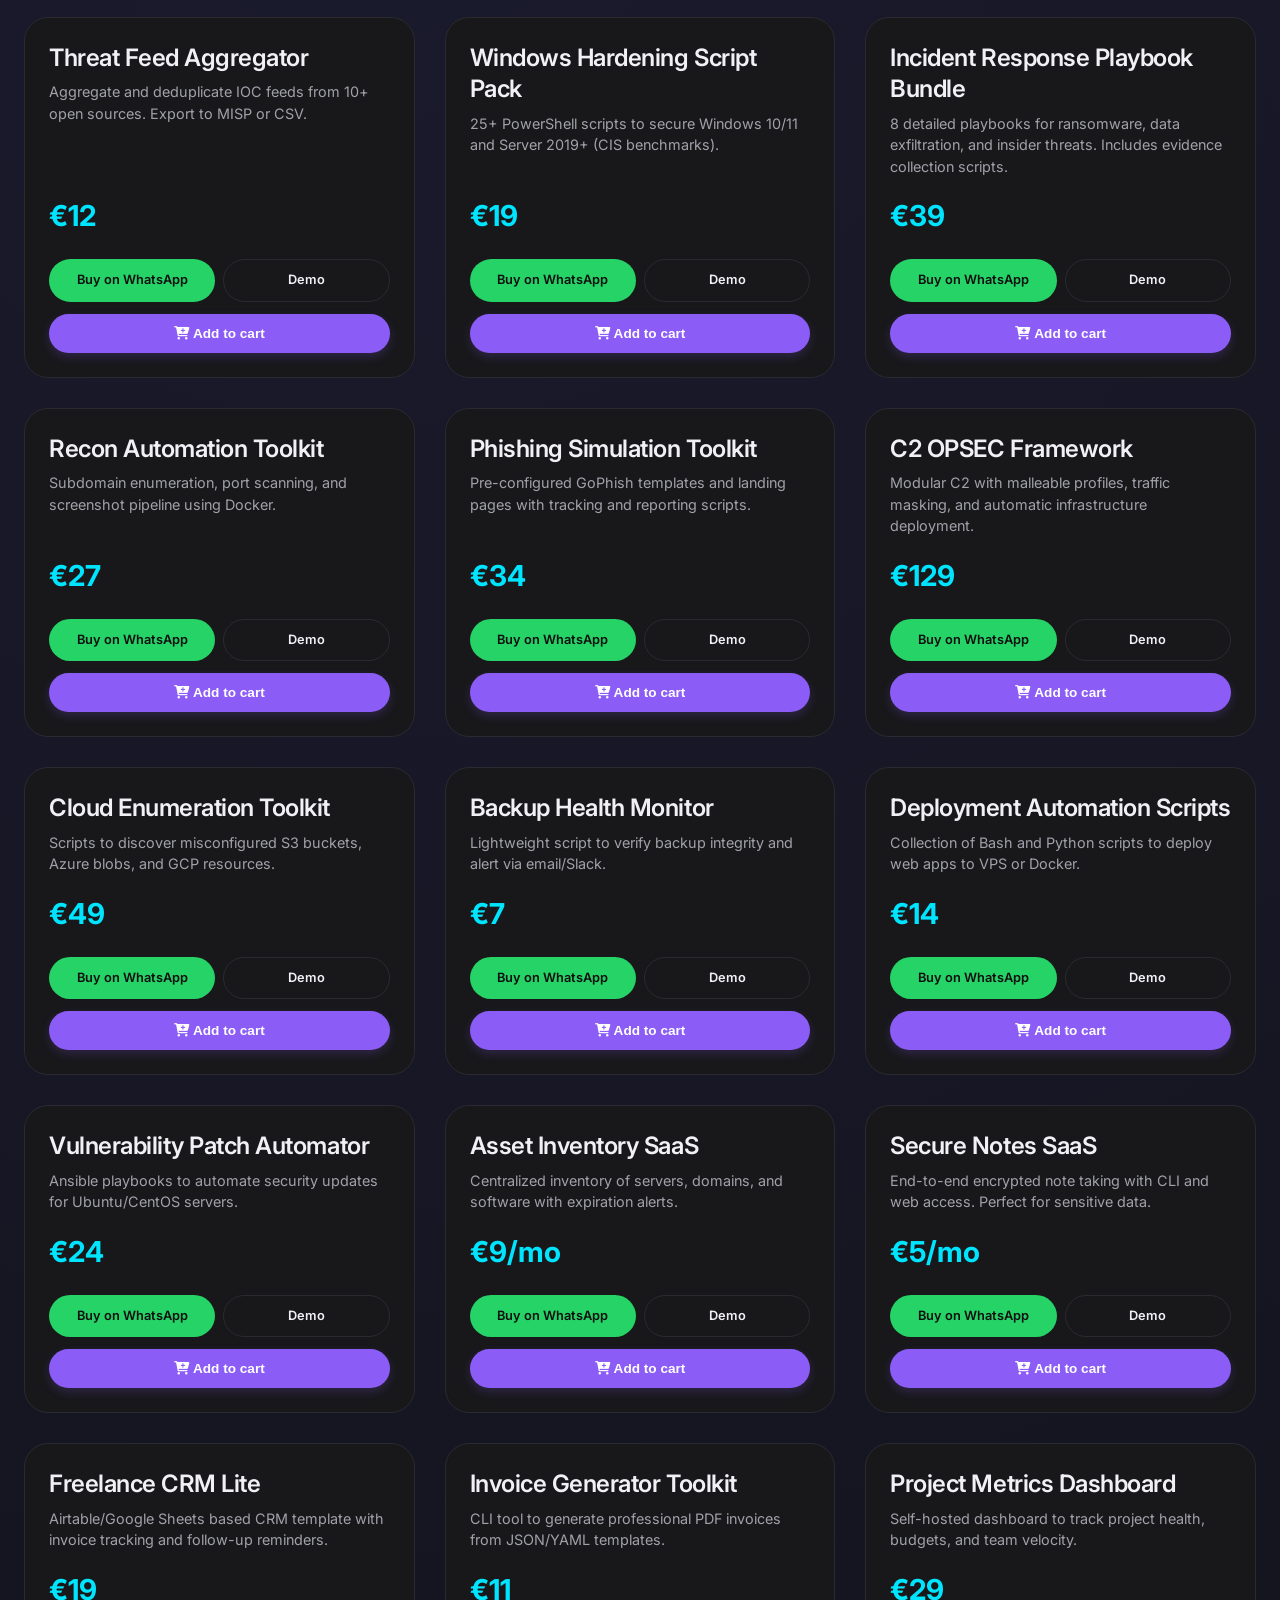
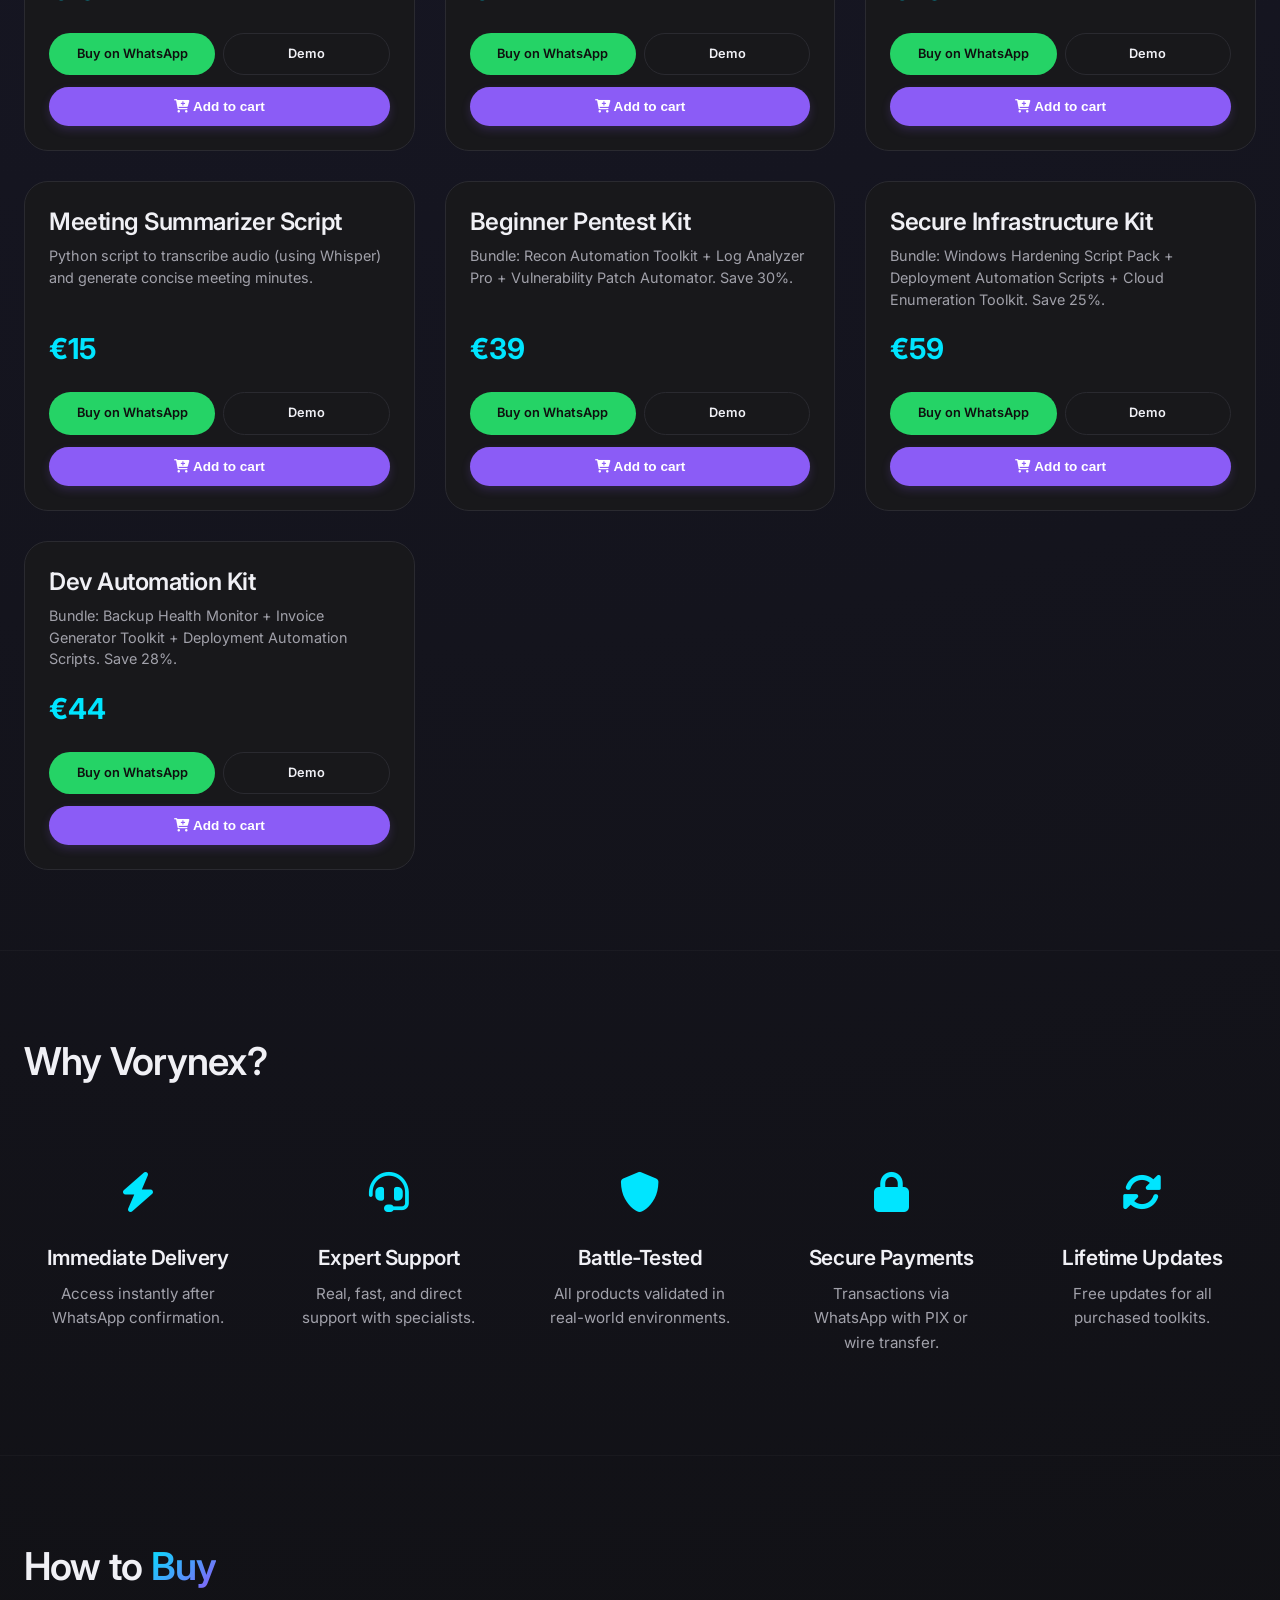
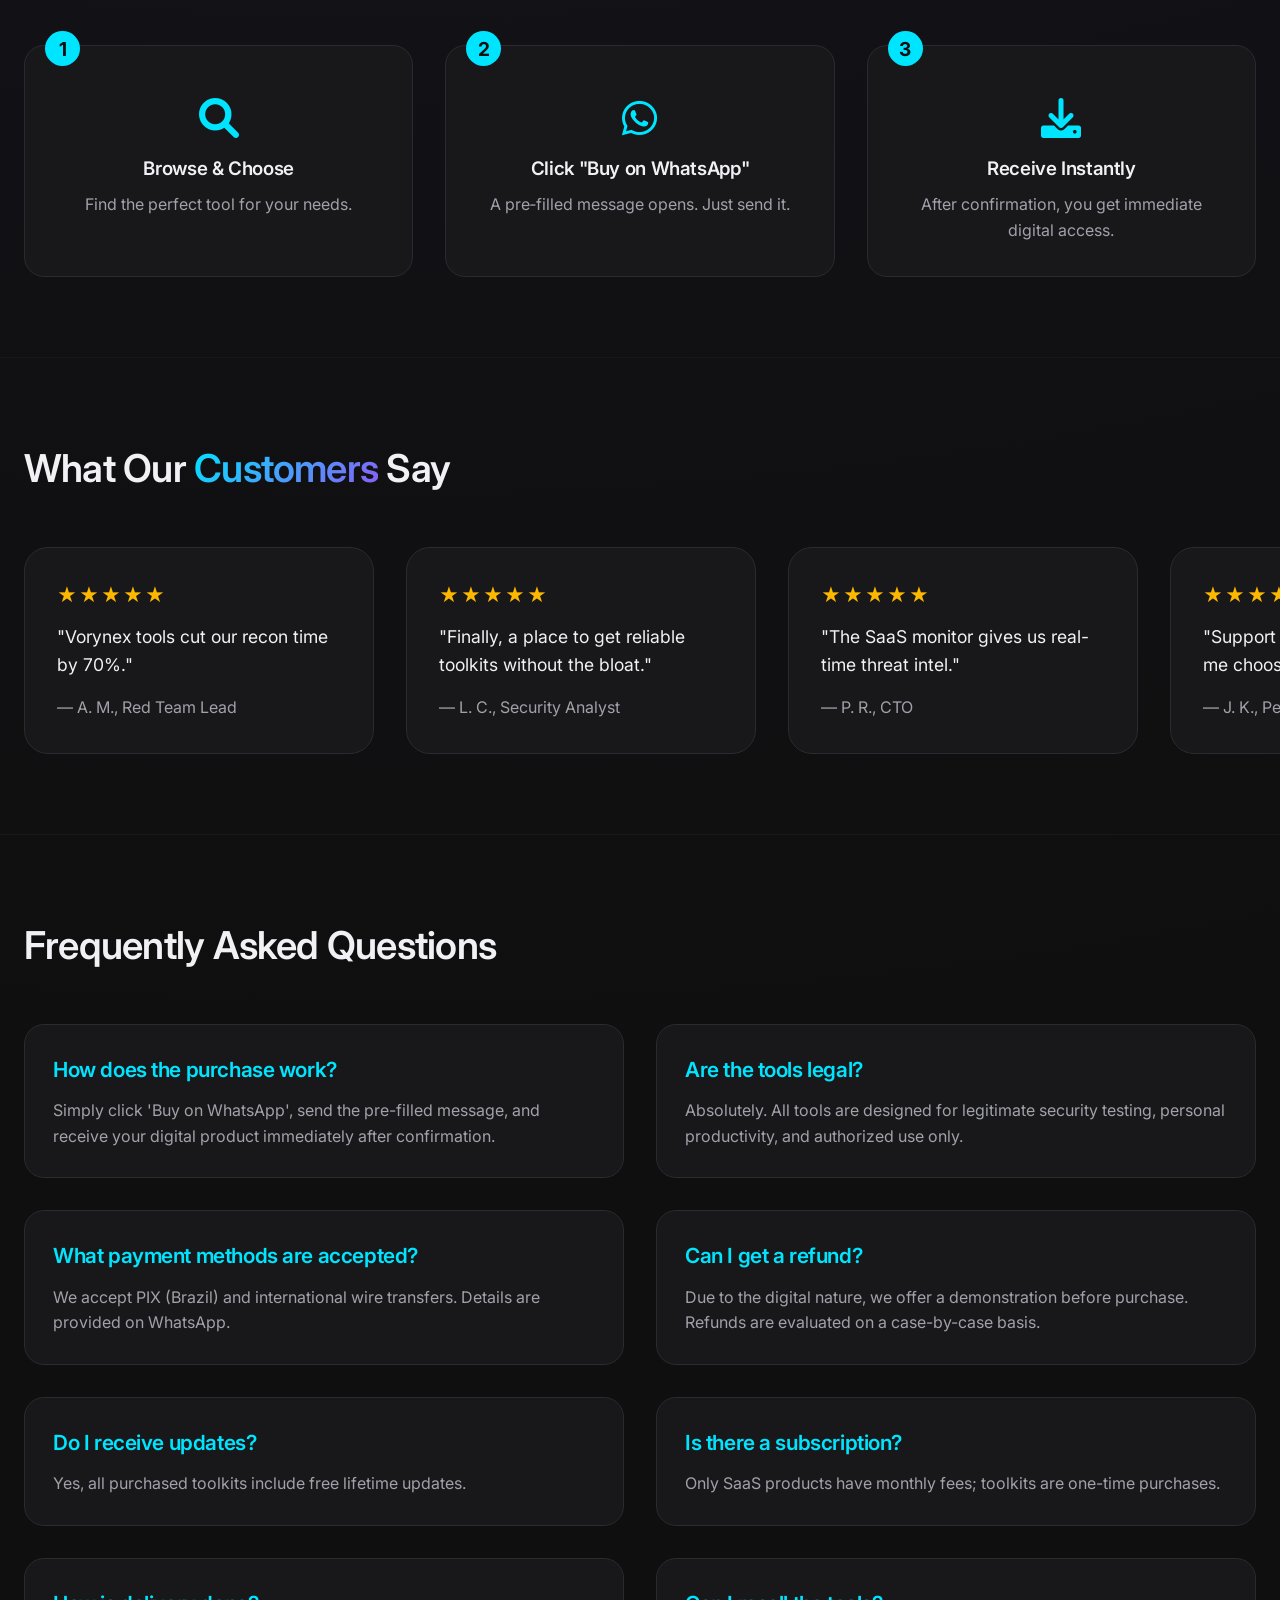
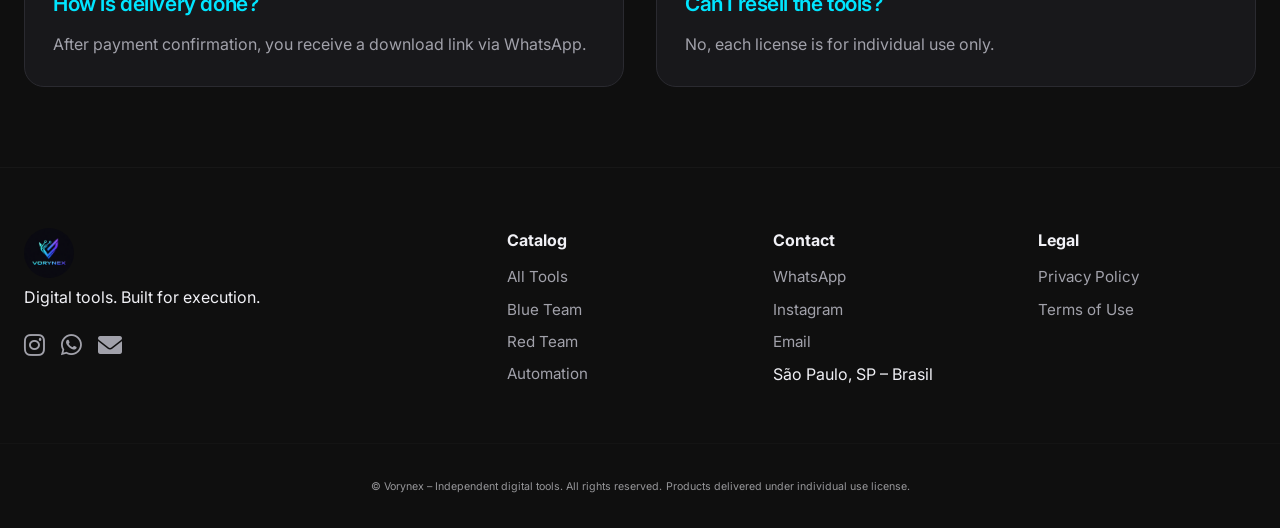
==== commit 59e31dcd: "feat: add German language support and update PT/ES translations - Added complete German (DE) transla" ====
--- a/index.html
+++ b/index.html
@@ -66,6 +66,7 @@
           <a href="#" data-lang="fr">🇫🇷 Français</a>
           <a href="#" data-lang="it">🇮🇹 Italiano</a>
           <a href="#" data-lang="ru">🇷🇺 Русский</a>
+          <a href="#" data-lang="de">🇩🇪 Deutsch</a>
         </div>
       </div>
     </div>
--- a/assets/css/style.css
+++ b/assets/css/style.css
@@ -547,4 +547,22 @@
   .hero__title {
     font-size: 2.2rem;
   }
-}
+  /* Botão Demo */
+.btn--secondary {
+  background: transparent;
+  border: 1px solid #00e5ff;
+  color: #00e5ff;
+  padding: 0.6rem 1rem;
+  border-radius: 6px;
+  font-weight: 500;
+  transition: all 0.2s;
+  text-decoration: none;
+  display: inline-block;
+  text-align: center;
+}
+.btn--secondary:hover {
+  background: rgba(0, 229, 255, 0.1);
+  border-color: #fff;
+  color: #fff;
+}
+}
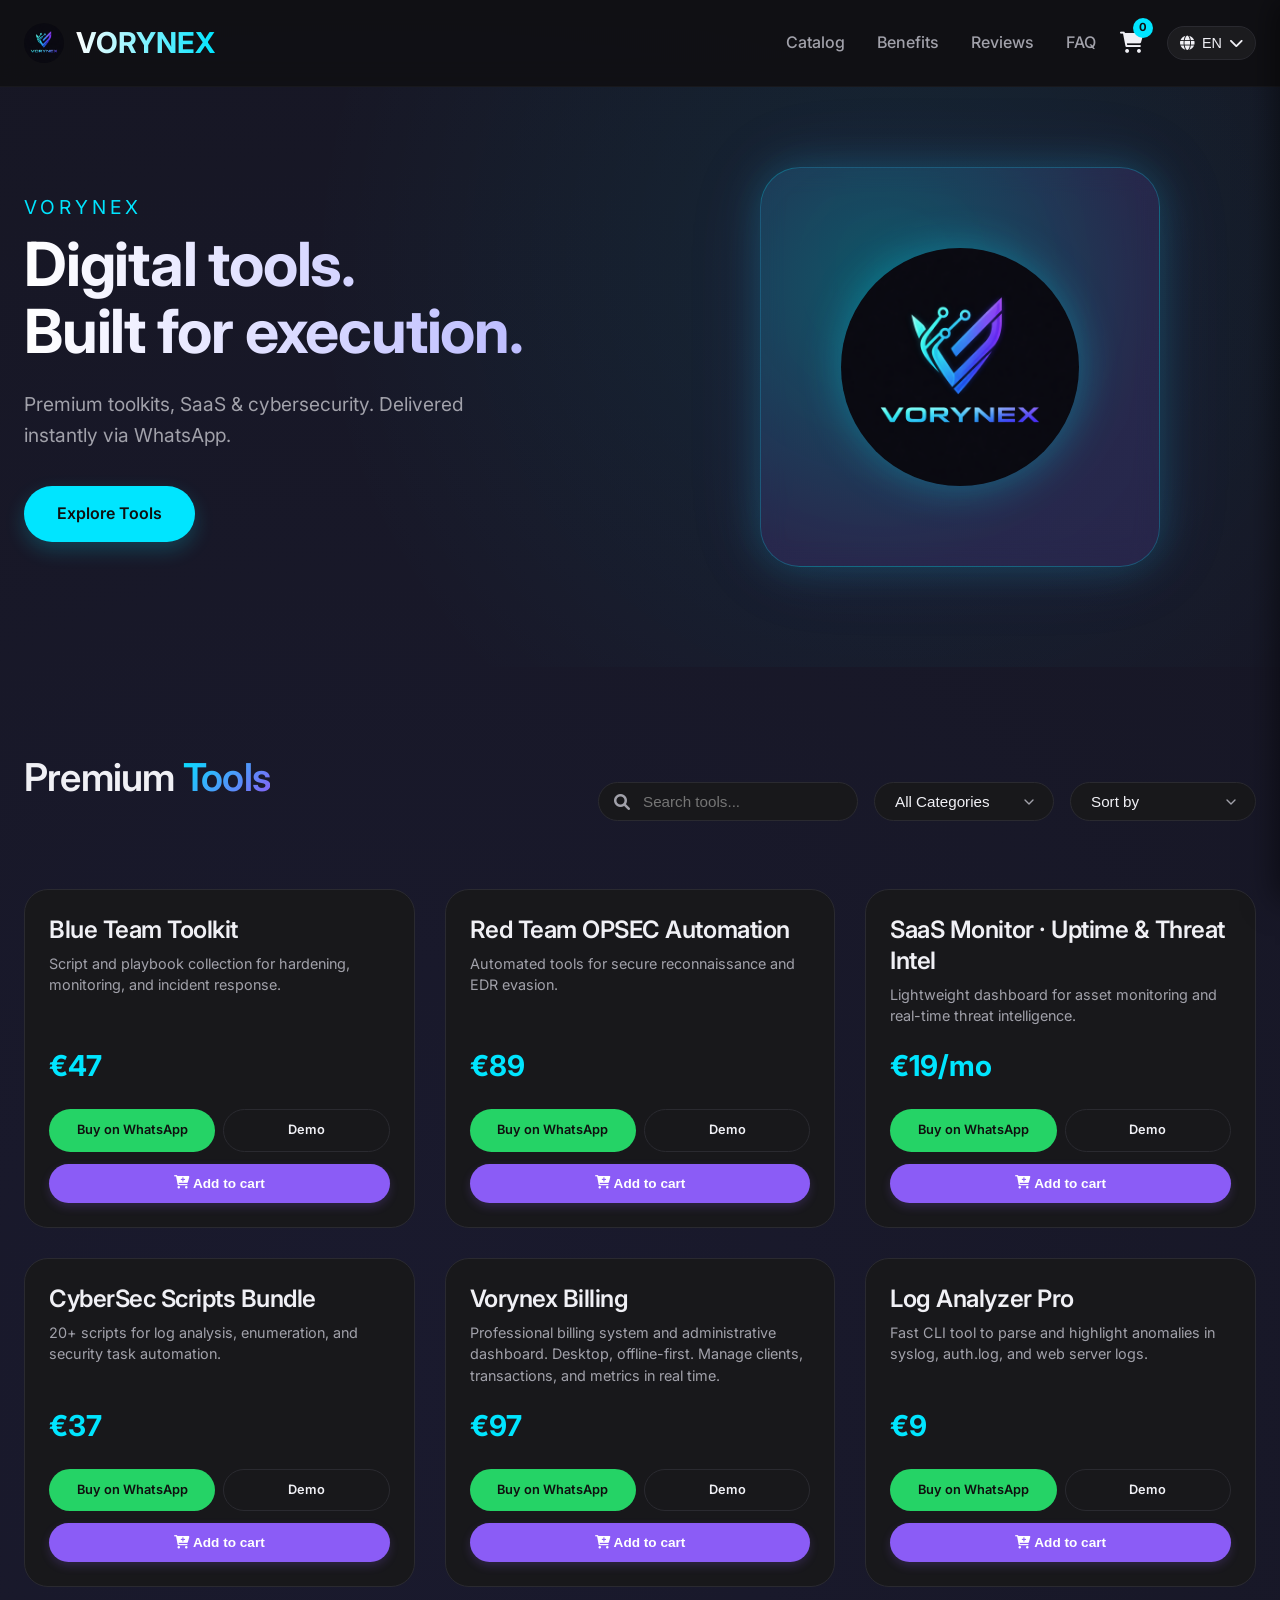
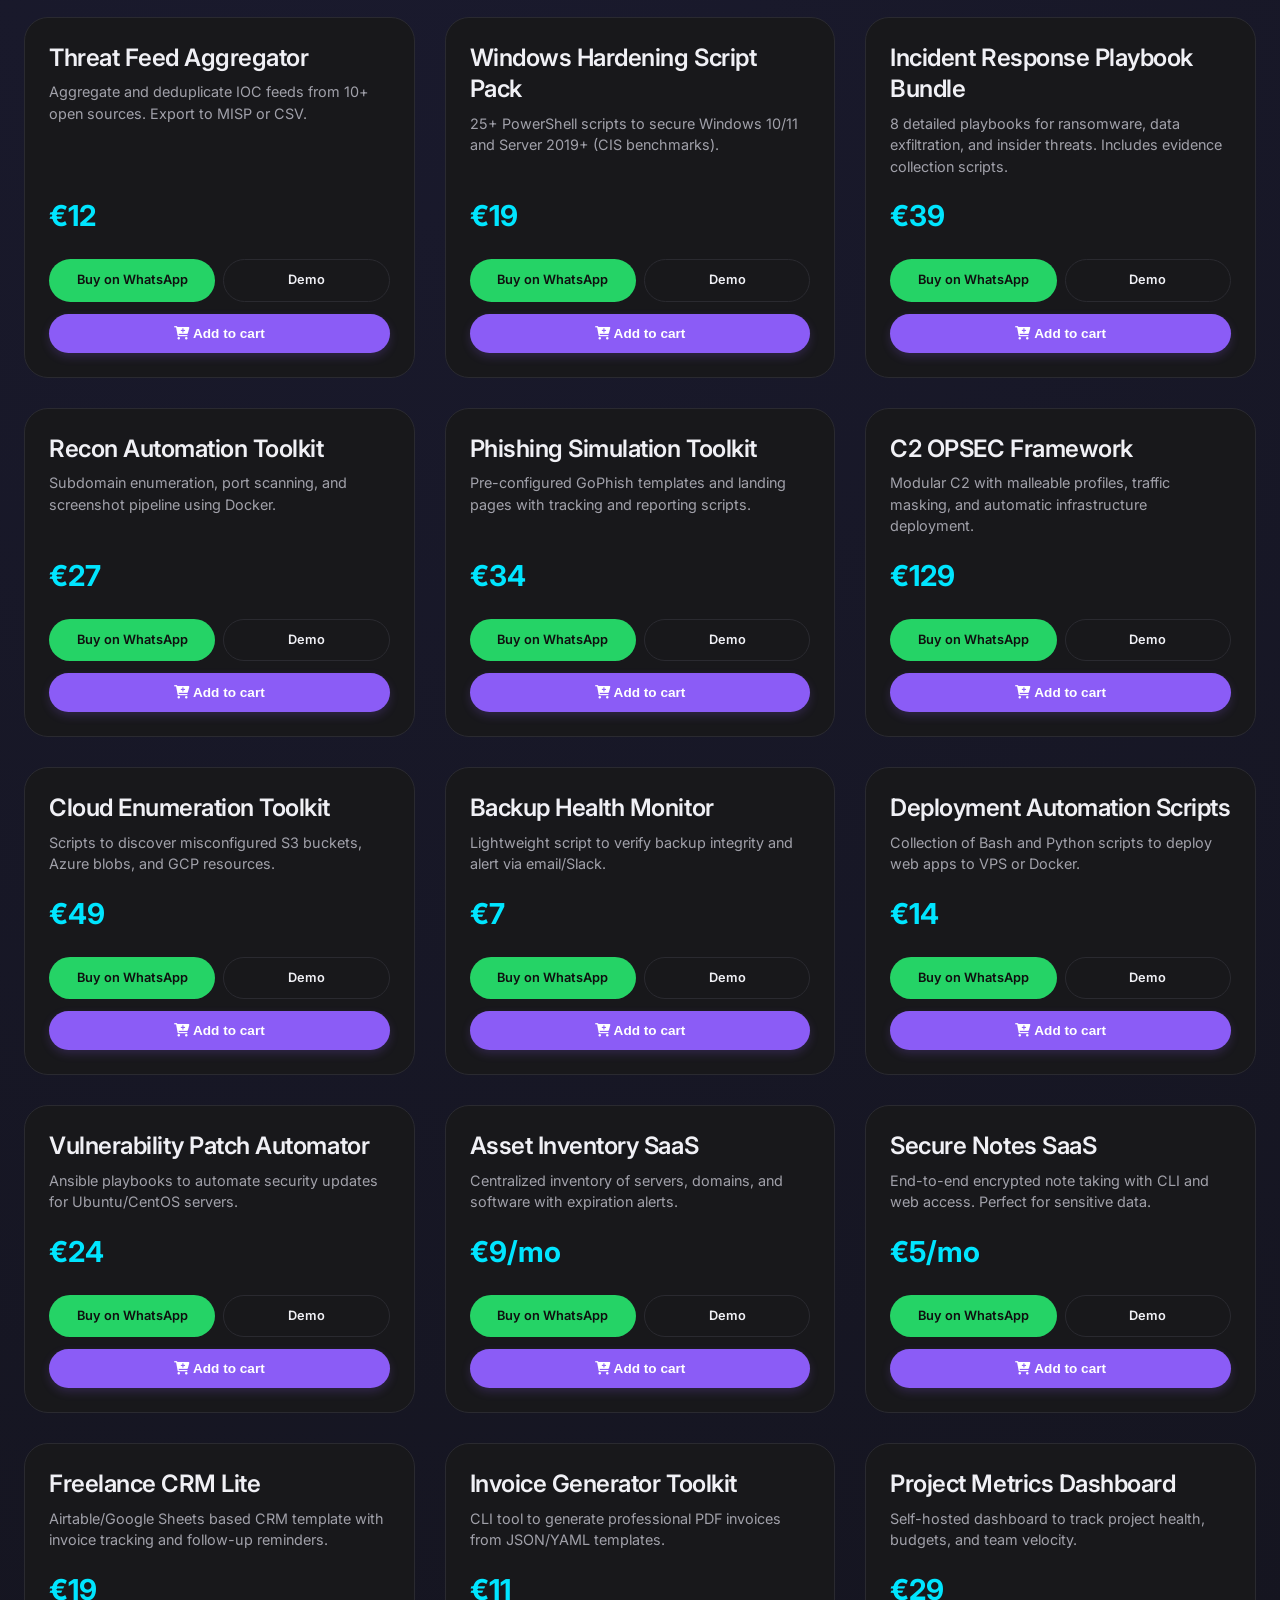
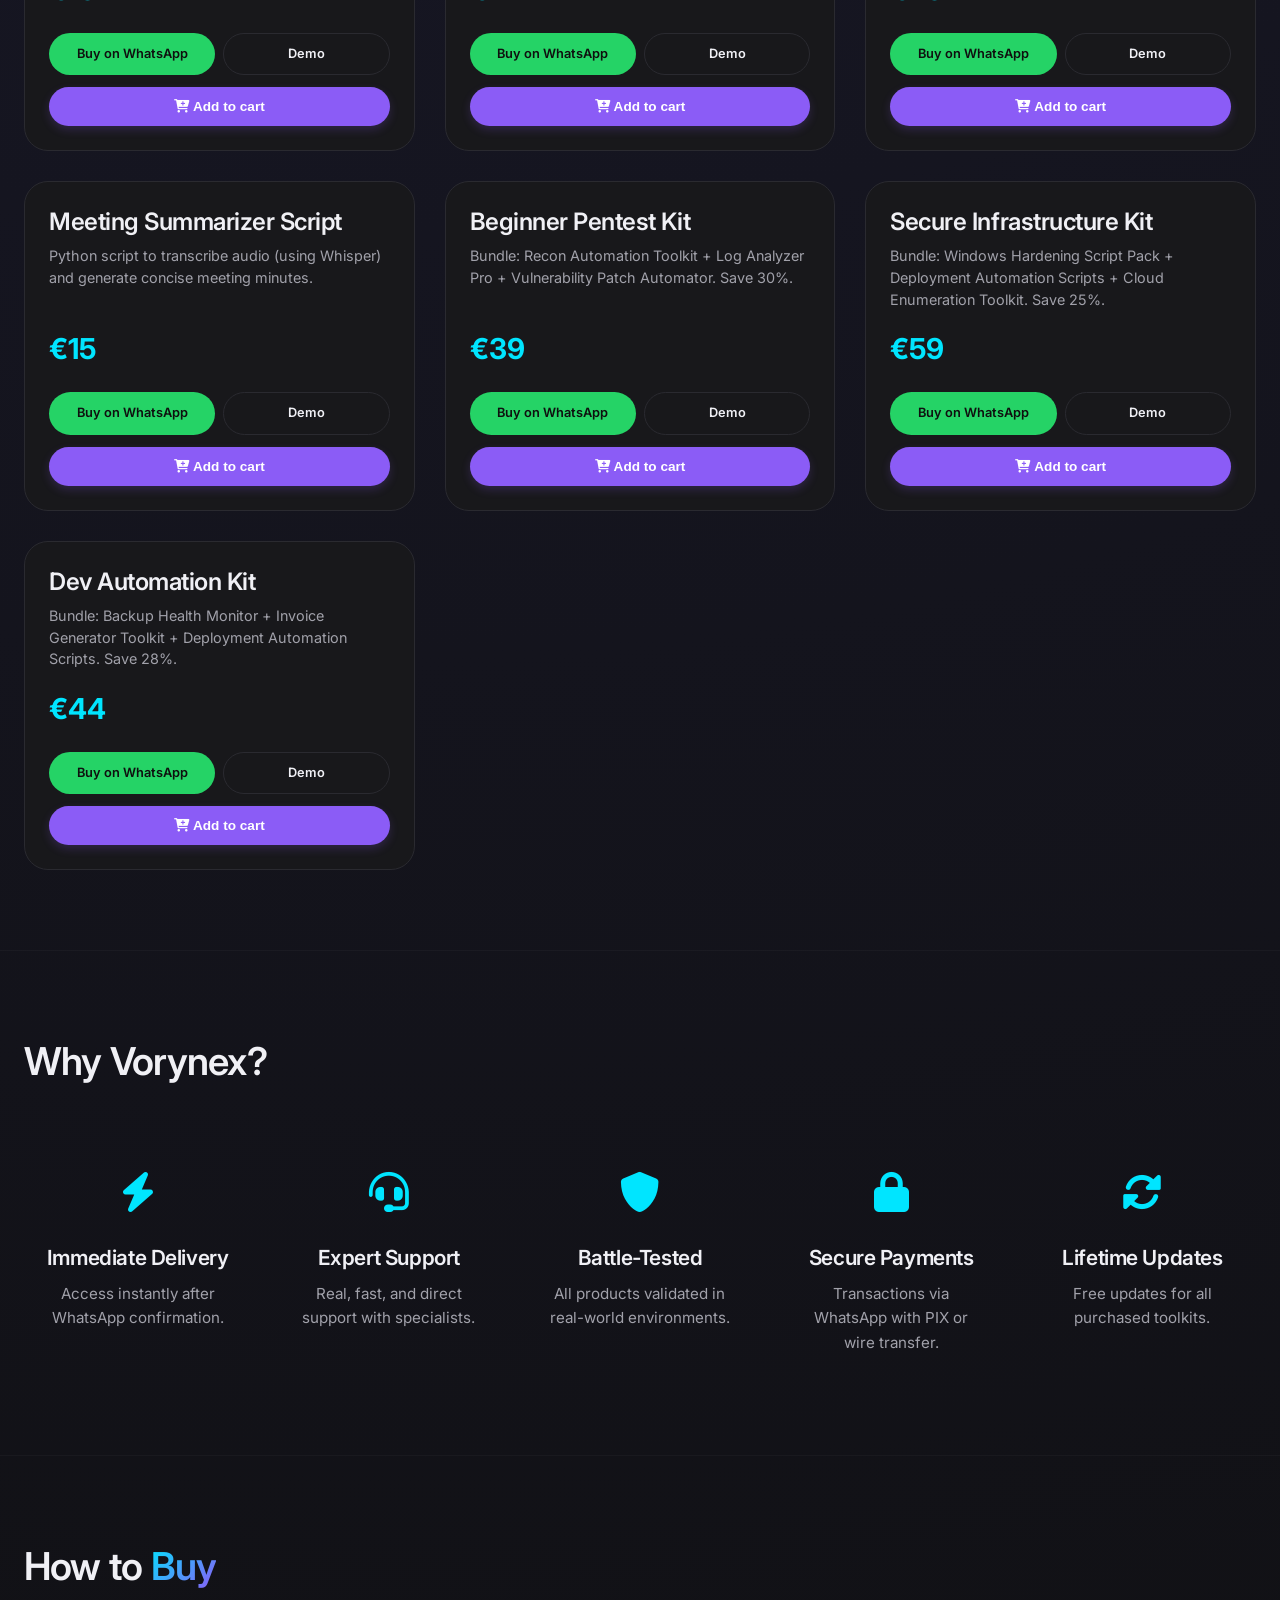
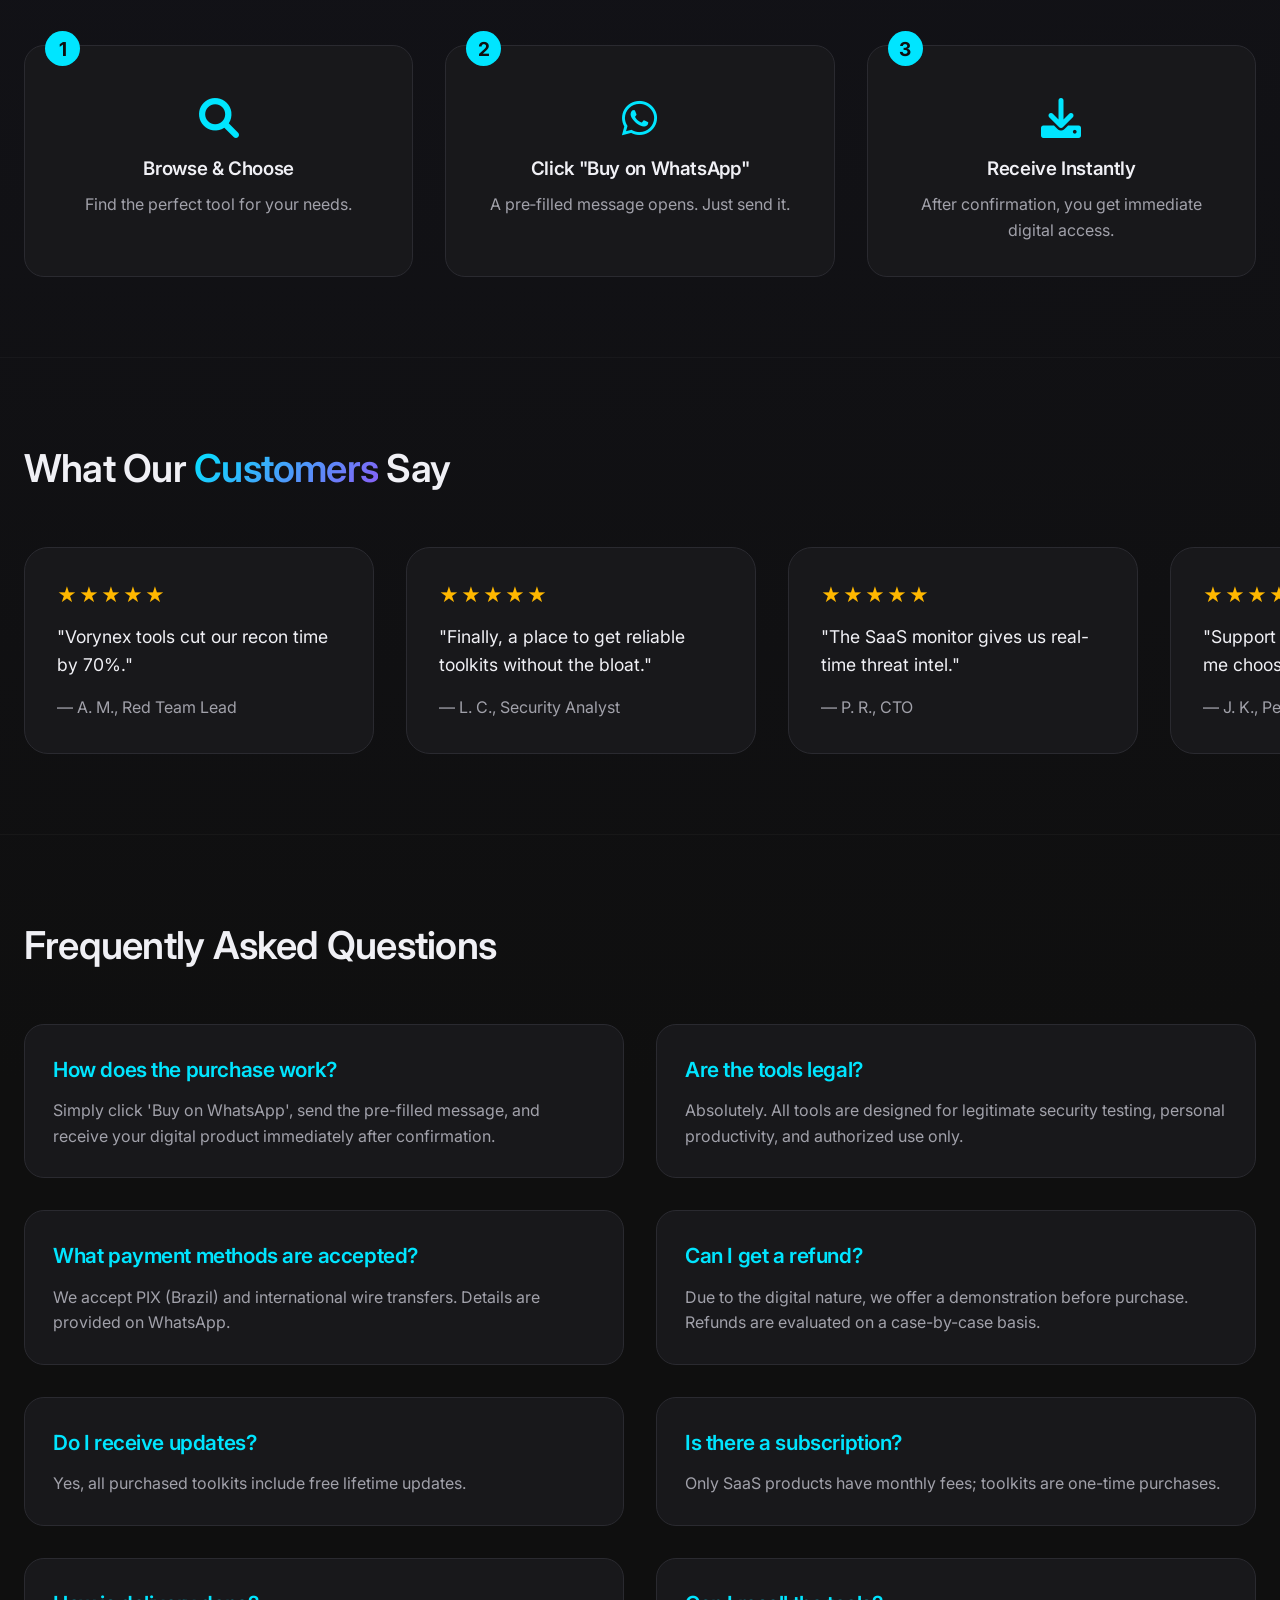
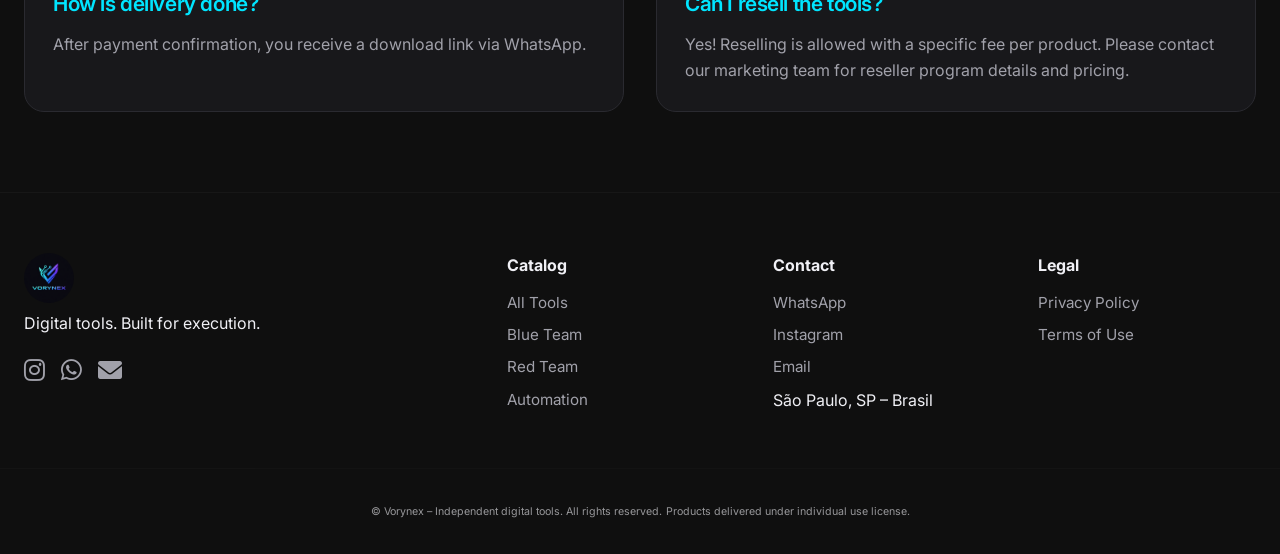
==== commit 2dd7a5a2: "Update index page" ====
--- a/index.html
+++ b/index.html
@@ -157,7 +157,7 @@
       <div class="footer__logo-wrapper"><img src="assets/images/vorynex.png" alt="Vorynex" class="footer__logo"></div>
       <p data-i18n="slogan">Digital tools. Built for execution.</p>
       <div class="footer__social">
-        <a href="https://www.instagram.com/vorynexbusines/"><i class="fab fa-instagram"></i></a>
+        <a href="https://www.instagram.com/vorynex_oficial/"><i class="fab fa-instagram"></i></a>
         <a href="https://wa.me/5511998447863"><i class="fab fa-whatsapp"></i></a>
         <a href="mailto:vorynexbusines@gmail.com"><i class="fas fa-envelope"></i></a>
       </div>
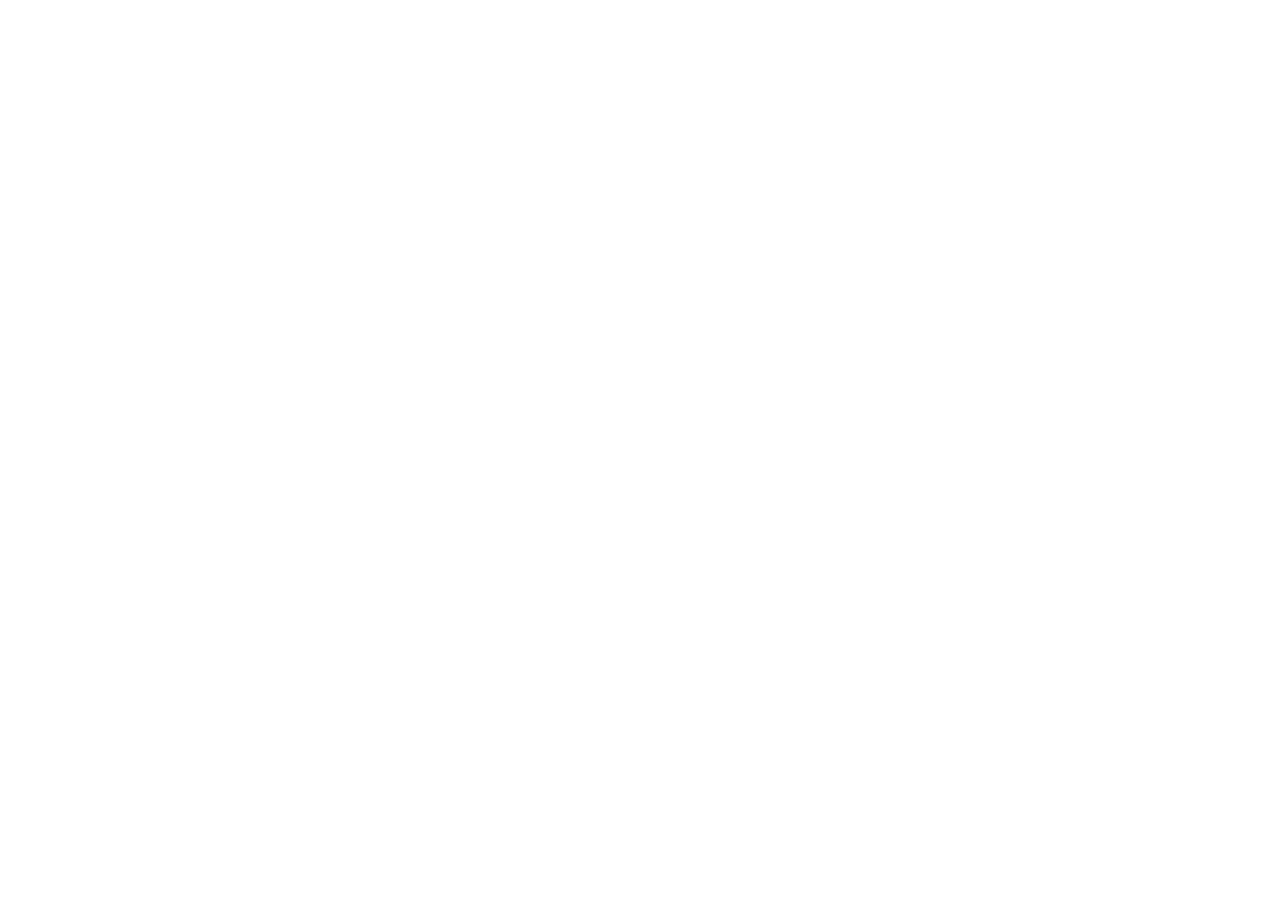
==== commit 83add249: "Deploy Vorynex React" ====
--- a/index.html
+++ b/index.html
@@ -1,177 +1,16 @@
 <!DOCTYPE html>
 <html lang="en">
-<head>
-  <meta charset="UTF-8">
-  <meta name="viewport" content="width=device-width, initial-scale=1.0, maximum-scale=1.0, user-scalable=no, shrink-to-fit=no">
-  <title>Vorynex · Digital Tools Shop</title>
-  <link rel="stylesheet" href="assets/css/style.css">
-  <link href="https://fonts.googleapis.com/css2?family=Inter:opsz,wght@14..32,400;14..32,500;14..32,600&display=swap" rel="stylesheet">
-  <link rel="stylesheet" href="https://cdnjs.cloudflare.com/ajax/libs/font-awesome/6.0.0-beta3/css/all.min.css">
-  <link rel="icon" type="image/png" href="assets/images/vorynex.png">
-</head>
-<body style="overflow-x: hidden;">
-
-<!-- Overlay do menu mobile -->
-<div class="nav-overlay" id="nav-overlay"></div>
-
-<!-- Overlay do carrinho -->
-<div class="cart-overlay" id="cart-overlay"></div>
-
-<!-- Carrinho lateral -->
-<div class="cart-sidebar" id="cart-sidebar">
-  <div class="cart-header">
-    <h3><i class="fas fa-shopping-cart"></i> Your Cart</h3>
-    <button class="cart-close" id="cart-close">&times;</button>
-  </div>
-  <div class="cart-items" id="cart-items">
-    <p class="cart-empty">Your cart is empty.</p>
-  </div>
-  <div class="cart-footer">
-    <div class="cart-total">Total: <span id="cart-total">$0</span></div>
-    <button class="btn btn--primary btn--full" id="checkout-btn">Checkout via WhatsApp</button>
-  </div>
-</div>
-
-<header class="header">
-  <div class="container header__inner">
-    <a href="#" class="logo-wrapper">
-      <img src="assets/images/vorynex.png" alt="Vorynex" class="logo-image">
-      <span class="logo-text" data-i18n="siteName">VORYNEX</span>
-    </a>
-    
-    <!-- Botão hamburger -->
-    <button class="menu-toggle" id="menu-toggle" aria-label="Menu">
-      <i class="fas fa-bars"></i>
-    </button>
-    
-    <div class="header__right">
-      <nav class="nav" id="nav-menu">
-        <a href="#catalogo" class="nav__link" data-i18n="navCatalog">Catalog</a>
-        <a href="#benefits" class="nav__link" data-i18n="navBenefits">Benefits</a>
-        <a href="#reviews" class="nav__link">Reviews</a>
-        <a href="#faq" class="nav__link">FAQ</a>
-      </nav>
-      <div class="cart-icon" id="cart-icon">
-        <i class="fas fa-shopping-cart"></i>
-        <span class="cart-count" id="cart-count">0</span>
-      </div>
-      <div class="language-selector dropdown">
-        <button class="lang-btn" id="langDropdownBtn">
-          <i class="fas fa-globe"></i> <span id="currentLang">EN</span> <i class="fas fa-chevron-down"></i>
-        </button>
-        <div class="lang-dropdown-content" id="langDropdown">
-          <a href="#" data-lang="en">🇺🇸 English</a>
-          <a href="#" data-lang="pt">🇧🇷 Português</a>
-          <a href="#" data-lang="es">🇪🇸 Español</a>
-          <a href="#" data-lang="fr">🇫🇷 Français</a>
-          <a href="#" data-lang="it">🇮🇹 Italiano</a>
-          <a href="#" data-lang="ru">🇷🇺 Русский</a>
-          <a href="#" data-lang="de">🇩🇪 Deutsch</a>
-        </div>
-      </div>
-    </div>
-  </div>
-</header>
-
-<main>
-  <section class="hero">
-    <div class="container hero__grid">
-      <div class="hero__content">
-        <span class="hero__brand">Vorynex</span>
-        <h1 class="hero__title"><span class="hero__slogan" data-i18n="heroSlogan">Digital tools.<br>Built for execution.</span></h1>
-        <p class="hero__subtitle" data-i18n="heroSubtitle">Premium toolkits, SaaS & cybersecurity. Delivered instantly via WhatsApp.</p>
-        <div class="hero__cta">
-          <a href="#catalogo" class="btn btn--primary" data-i18n="btnExplore">Explore Tools</a>
-        </div>
-      </div>
-      <div class="hero__visual">
-        <div class="glow-card">
-          <img src="assets/images/vorynex.png" alt="Vorynex" class="glow-card__image">
-        </div>
-      </div>
-    </div>
-  </section>
-
-  <section id="catalogo" class="catalog">
-    <div class="container">
-      <div class="catalog-header">
-        <h2 class="section-title" data-i18n="catalogTitle">Premium <span class="text-gradient">Tools</span></h2>
-        <div class="catalog-controls">
-          <div class="search-wrapper">
-            <i class="fas fa-search search-icon"></i>
-            <input type="text" id="search-input" placeholder="Search..." data-i18n-placeholder="searchPlaceholder">
-          </div>
-          <div class="select-wrapper">
-            <select id="category-filter" class="filter-select"></select>
-          </div>
-          <div class="select-wrapper">
-            <select id="sort-select" class="filter-select">
-              <option value="default" data-i18n="sortDefault">Sort by</option>
-              <option value="price-asc" data-i18n="sortPriceAsc">Price: Low to High</option>
-              <option value="price-desc" data-i18n="sortPriceDesc">Price: High to Low</option>
-              <option value="name-asc" data-i18n="sortNameAsc">Name: A-Z</option>
-            </select>
-          </div>
-        </div>
-      </div>
-      <div id="products-container" class="products-grid"><div class="loading-state" data-i18n="loading">Loading tools…</div></div>
-    </div>
-  </section>
-
-  <section id="benefits" class="trust">
-    <div class="container">
-      <h2 class="section-title" data-i18n="trustTitle">Why Vorynex?</h2>
-      <div class="trust__grid" id="benefits-container"></div>
-    </div>
-  </section>
-
-  <section class="how-to-buy">
-    <div class="container">
-      <h2 class="section-title">How to <span class="text-gradient">Buy</span></h2>
-      <div class="steps-grid">
-        <div class="step-card"><span class="step-number">1</span><i class="fas fa-search step-icon"></i><h3 data-i18n="step1Title">Browse & Choose</h3><p data-i18n="step1Desc">Find the perfect tool.</p></div>
-        <div class="step-card"><span class="step-number">2</span><i class="fab fa-whatsapp step-icon"></i><h3 data-i18n="step2Title">Click "Buy on WhatsApp"</h3><p data-i18n="step2Desc">Pre-filled message opens.</p></div>
-        <div class="step-card"><span class="step-number">3</span><i class="fas fa-download step-icon"></i><h3 data-i18n="step3Title">Receive Instantly</h3><p data-i18n="step3Desc">Immediate digital access.</p></div>
-      </div>
-    </div>
-  </section>
-
-  <section id="reviews" class="testimonials">
-    <div class="container">
-      <h2 class="section-title"><span data-i18n="reviewsTitle1">What Our</span> <span class="text-gradient" data-i18n="reviewsTitle2">Customers</span> <span data-i18n="reviewsTitle3">Say</span></h2>
-      <div class="testimonials__track" id="testimonials-track"></div>
-    </div>
-  </section>
-
-  <section id="faq" class="faq">
-    <div class="container">
-      <h2 class="section-title" data-i18n="faqTitle">Frequently Asked Questions</h2>
-      <div class="faq__grid" id="faq-container"></div>
-    </div>
-  </section>
-</main>
-
-<footer class="footer">
-  <div class="container footer__grid">
-    <div>
-      <div class="footer__logo-wrapper"><img src="assets/images/vorynex.png" alt="Vorynex" class="footer__logo"></div>
-      <p data-i18n="slogan">Digital tools. Built for execution.</p>
-      <div class="footer__social">
-        <a href="https://www.instagram.com/vorynex_oficial/"><i class="fab fa-instagram"></i></a>
-        <a href="https://wa.me/5511998447863"><i class="fab fa-whatsapp"></i></a>
-        <a href="mailto:vorynexbusines@gmail.com"><i class="fas fa-envelope"></i></a>
-      </div>
-    </div>
-    <div class="footer__links"><h4 data-i18n="navCatalog">Catalog</h4><a href="#">All Tools</a><a href="#">Blue Team</a><a href="#">Red Team</a><a href="#">Automation</a></div>
-    <div class="footer__links"><h4 data-i18n="navContact">Contact</h4><a href="https://wa.me/5511998447863">WhatsApp</a><a href="https://www.instagram.com/vorynexbusines/">Instagram</a><a href="mailto:vorynexbusines@gmail.com">Email</a><p data-i18n="footerAddress">São Paulo, SP – Brasil</p></div>
-    <div class="footer__links"><h4>Legal</h4><a href="pages/privacy.html" data-i18n="footerPrivacy">Privacy Policy</a><a href="pages/terms.html" data-i18n="footerTerms">Terms of Use</a></div>
-  </div>
-  <div class="container footer__legal">
-    <small data-i18n="footerRights">© Vorynex – Independent digital tools. All rights reserved.</small>
-    <small data-i18n="footerLicense">Products delivered under individual use license.</small>
-  </div>
-</footer>
-
-<script src="assets/js/main.js"></script>
-</body>
+  <head>
+    <meta charset="UTF-8" />
+    <meta name="viewport" content="width=device-width, initial-scale=1.0, maximum-scale=1.0, user-scalable=no, shrink-to-fit=no" />
+    <title>Vorynex · Digital Tools Shop</title>
+    <link href="https://fonts.googleapis.com/css2?family=Inter:opsz,wght@14..32,400;14..32,500;14..32,600&display=swap" rel="stylesheet" />
+    <link rel="stylesheet" href="https://cdnjs.cloudflare.com/ajax/libs/font-awesome/6.0.0-beta3/css/all.min.css" />
+    <link rel="icon" type="image/png" href="/vorynex/assets/images/vorynex.png" />
+    <script type="module" crossorigin src="/vorynex/assets/index-CMEJHCu1.js"></script>
+    <link rel="stylesheet" crossorigin href="/vorynex/assets/index-DztHdz73.css">
+  </head>
+  <body>
+    <div id="root"></div>
+  </body>
 </html>
